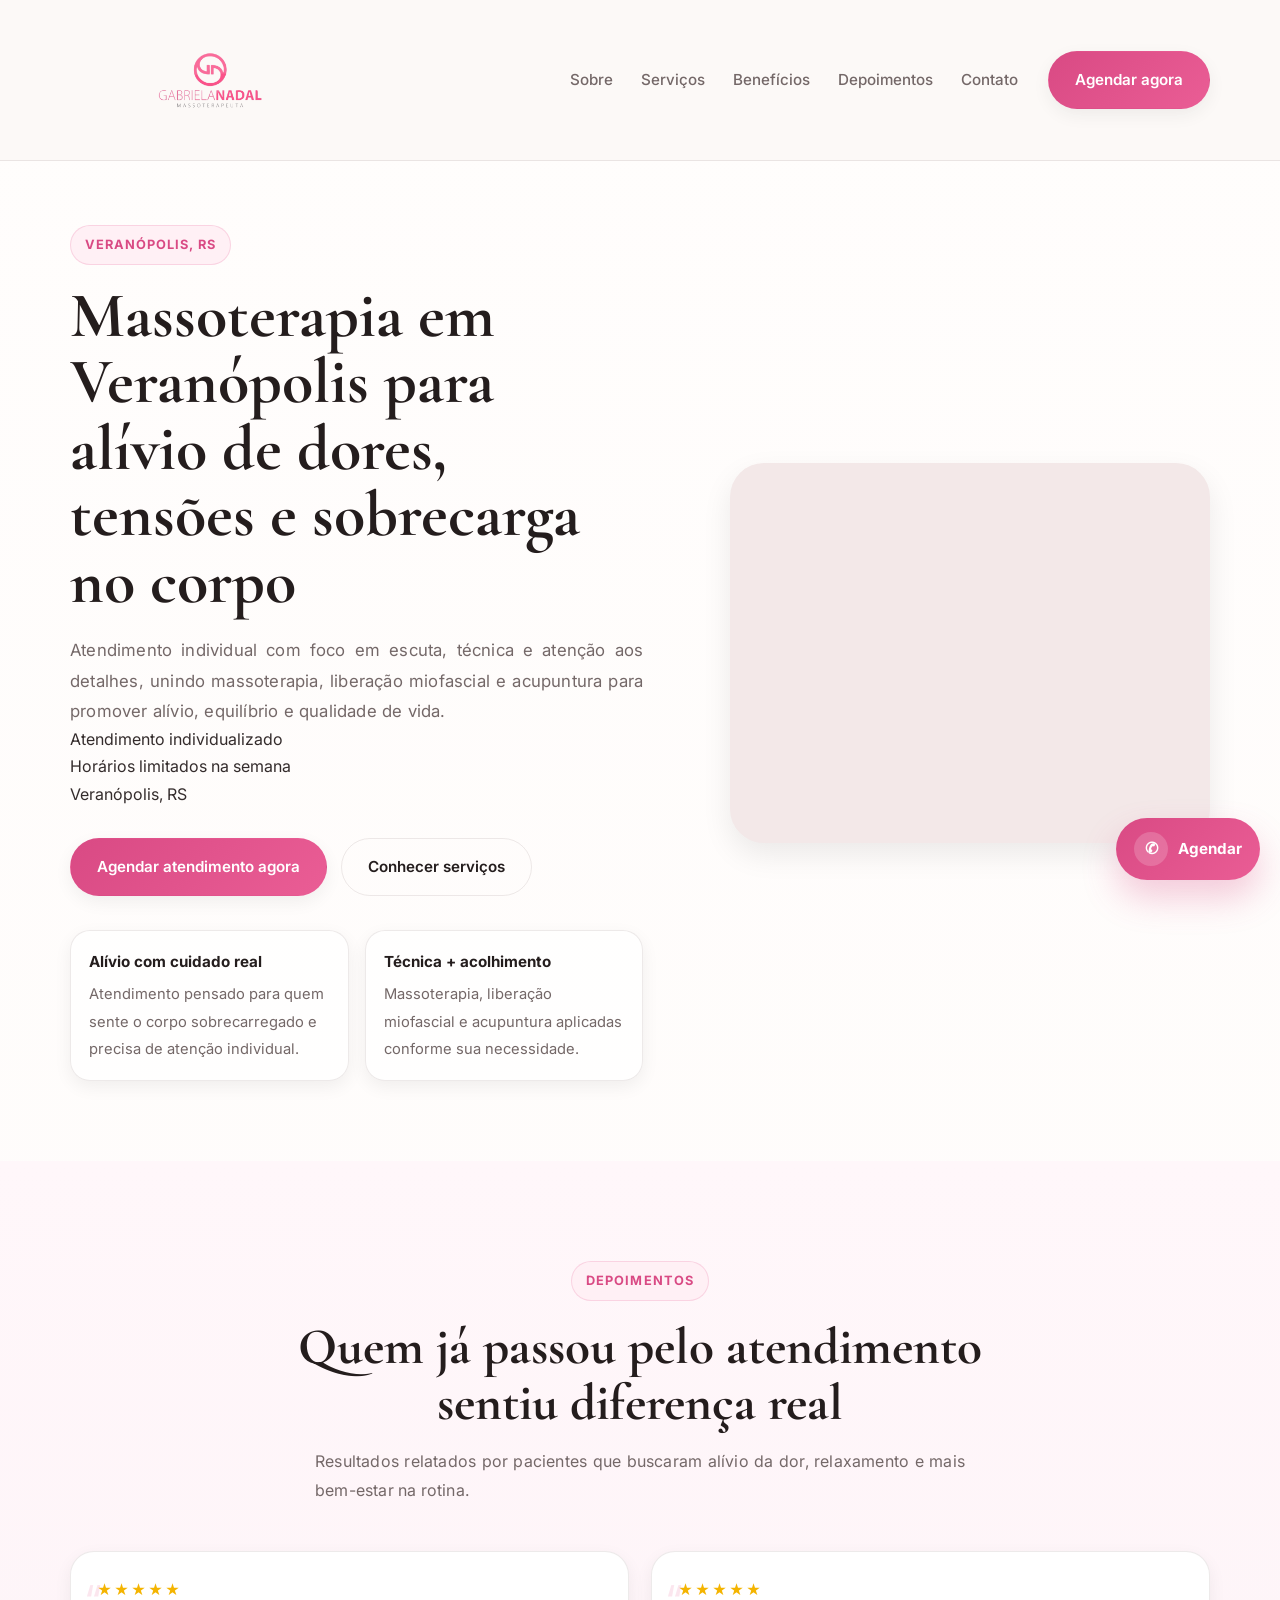
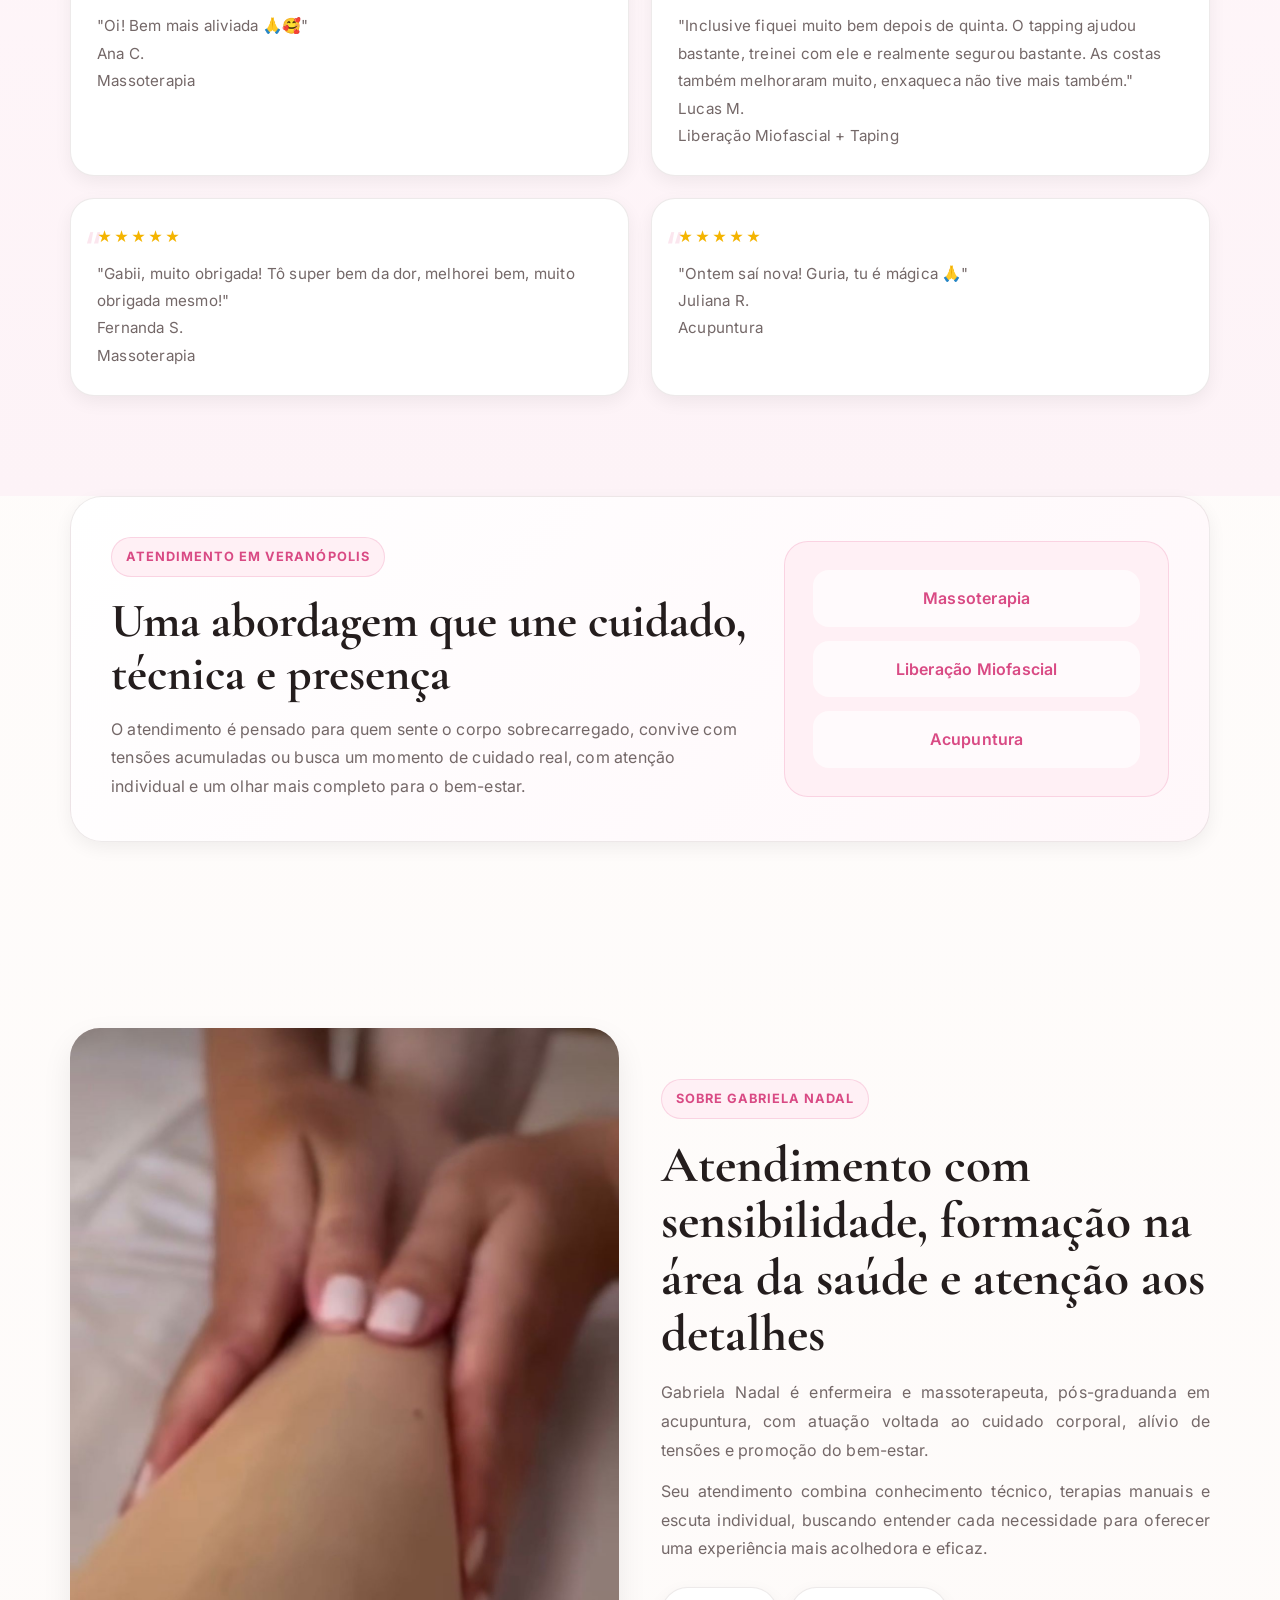
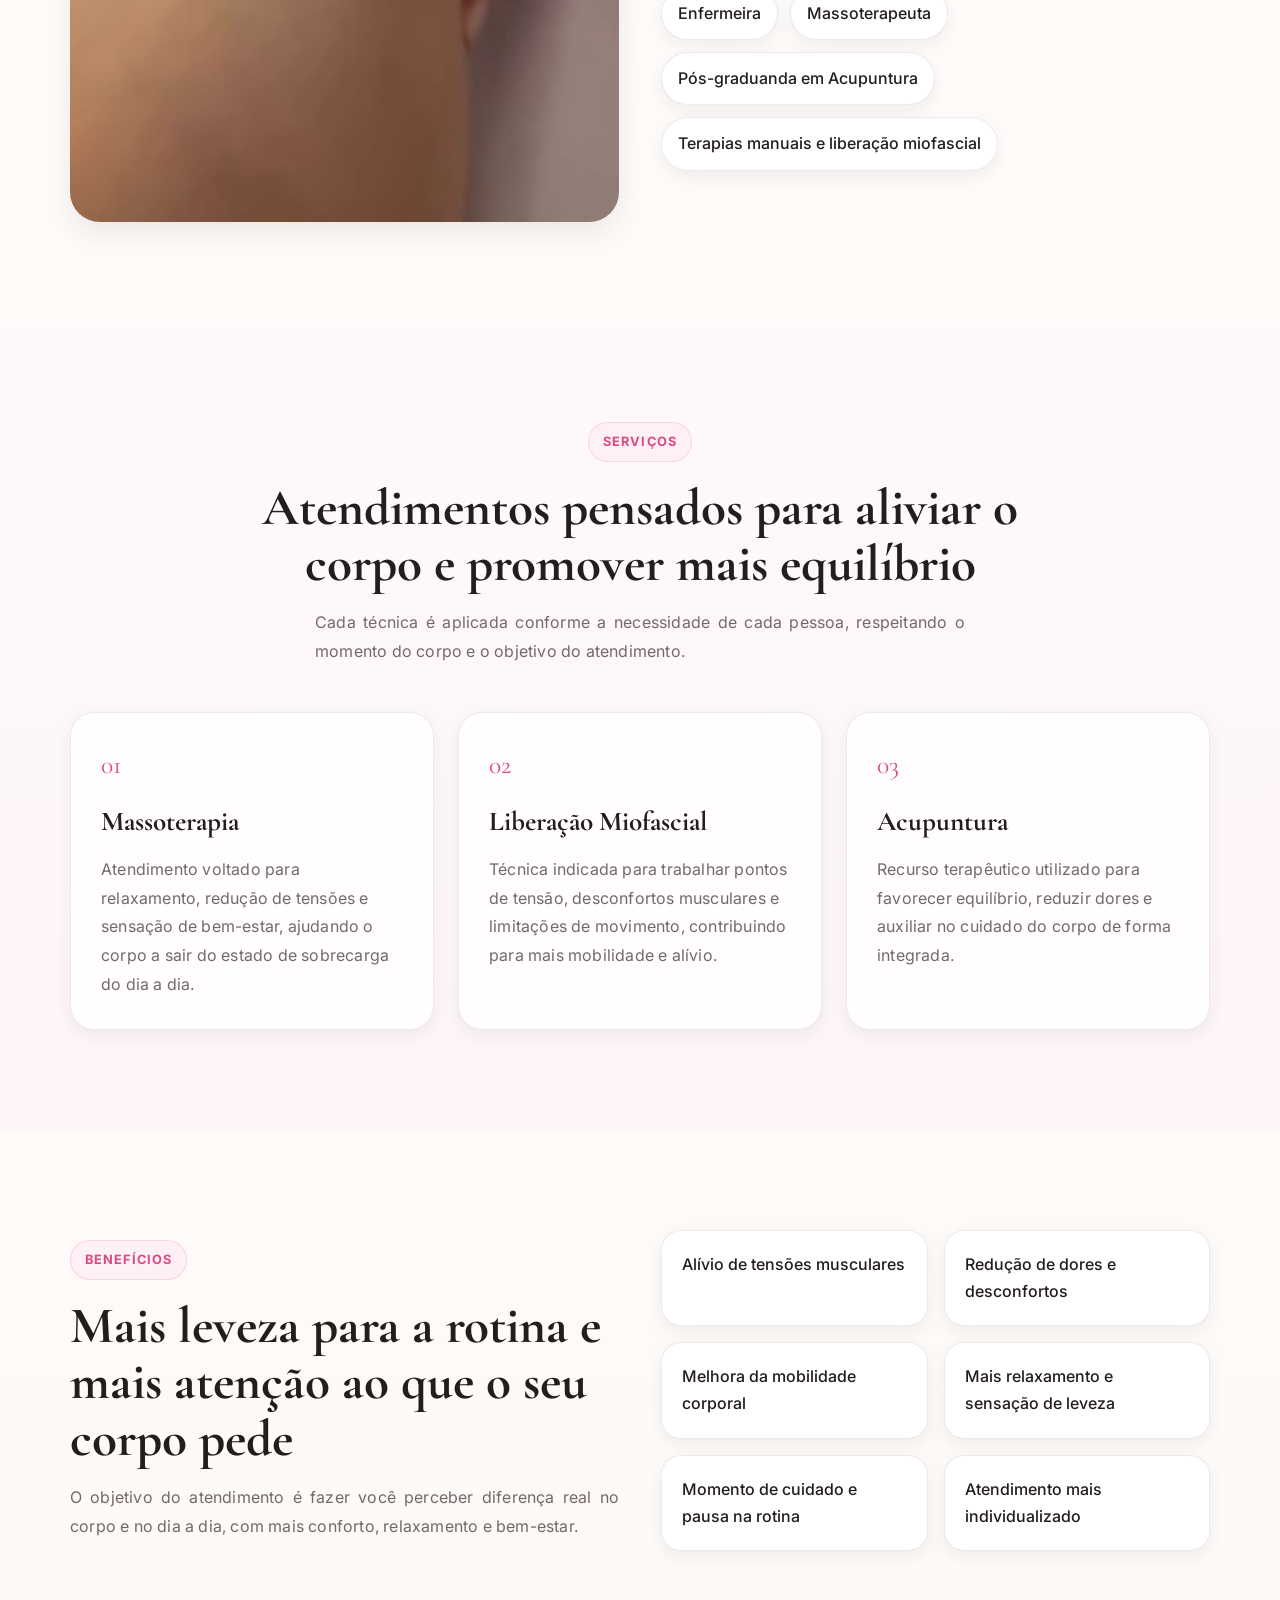
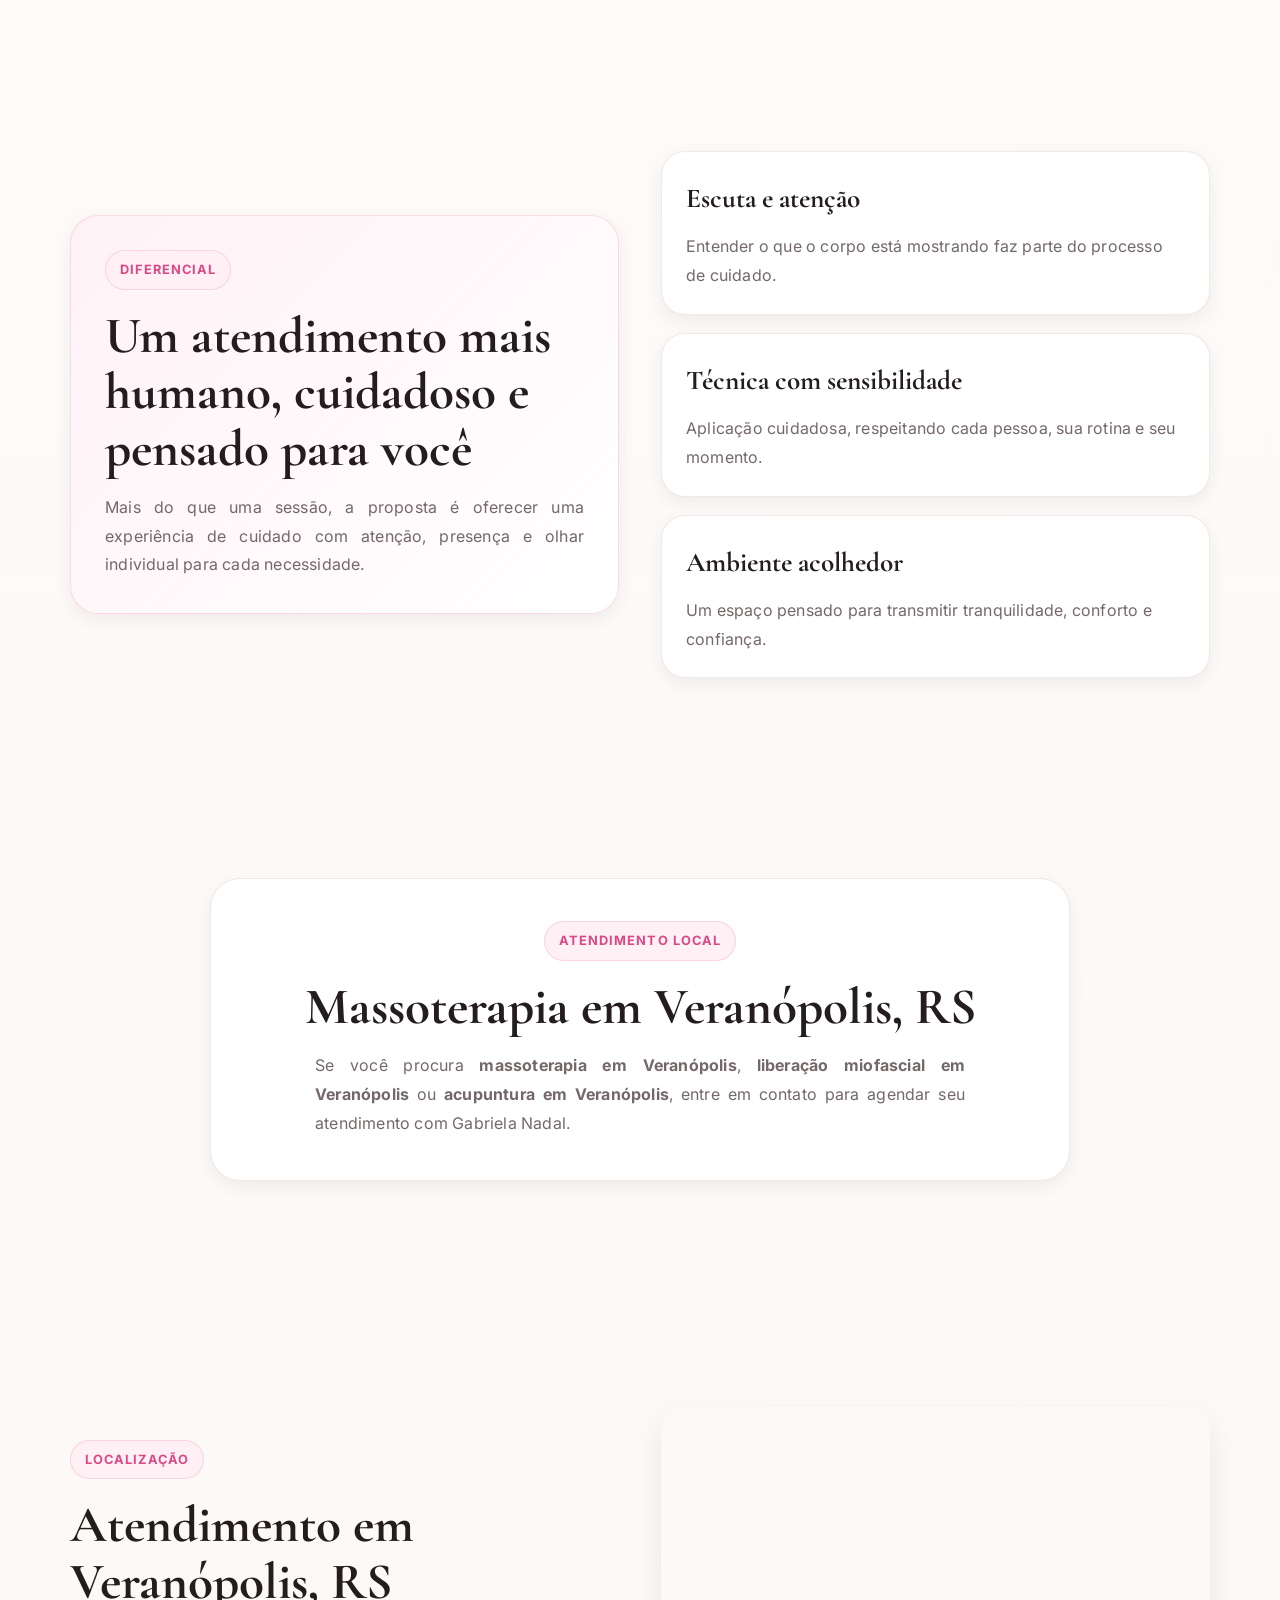
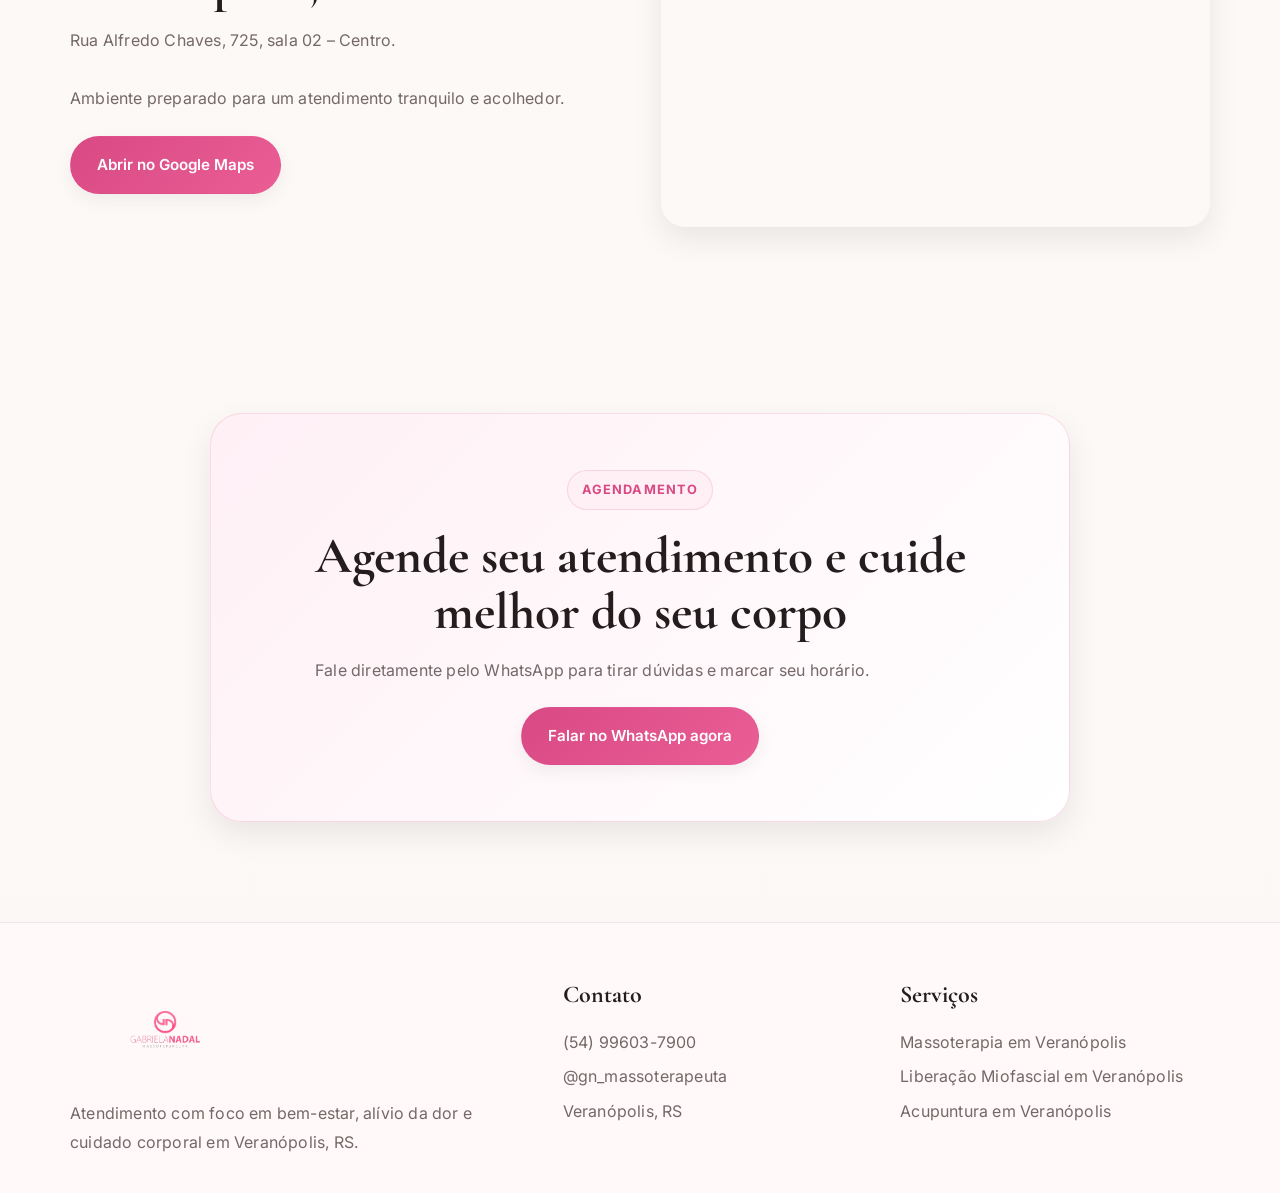
==== index.html @ 733f3807 "Update index.html" ====
<!DOCTYPE html>
<html lang="pt-BR">
<head>
  <meta charset="UTF-8" />
  <meta name="viewport" content="width=device-width, initial-scale=1.0" />
  <title>Gabriela Nadal | Massoterapia em Veranópolis, RS</title>
  <meta name="description" content="Gabriela Nadal é enfermeira e massoterapeuta em Veranópolis, RS. Atendimento com foco em alívio da dor, bem-estar, liberação miofascial e acupuntura." />
  <meta name="keywords" content="massoterapia em Veranópolis, liberação miofascial em Veranópolis, acupuntura em Veranópolis, Gabriela Nadal, massoterapeuta Veranópolis" />
  <meta name="author" content="Gabriela Nadal" />
  <meta name="robots" content="index, follow" />

  <meta property="og:title" content="Gabriela Nadal | Massoterapia em Veranópolis, RS" />
  <meta property="og:description" content="Atendimento com foco em alívio da dor, bem-estar, liberação miofascial e acupuntura." />
  <meta property="og:type" content="website" />

  <link rel="preconnect" href="https://fonts.googleapis.com" />
  <link rel="preconnect" href="https://fonts.gstatic.com" crossorigin />
  <link href="https://fonts.googleapis.com/css2?family=Cormorant+Garamond:wght@500;600;700&family=Inter:wght@400;500;600;700&display=swap" rel="stylesheet" />
  <link rel="stylesheet" href="style.css" />
</head>
<body>
  <header class="header">
    <div class="container nav">
      <a href="#topo" class="brand" aria-label="Gabriela Nadal">
        <img src="logo.png" alt="Gabriela Nadal Massoterapeuta" class="logo-img" />
      </a>

      <input type="checkbox" id="menu-toggle" class="menu-toggle" />
      <label for="menu-toggle" class="menu-icon" aria-label="Abrir menu">
        <span></span>
        <span></span>
        <span></span>
      </label>

      <nav class="nav-menu">
        <ul class="nav-links">
          <li><a href="#sobre">Sobre</a></li>
          <li><a href="#servicos">Serviços</a></li>
          <li><a href="#beneficios">Benefícios</a></li>
          <li><a href="#depoimentos">Depoimentos</a></li>
          <li><a href="#contato">Contato</a></li>
        </ul>
        <a class="btn btn-primary nav-cta" href="https://wa.me/5554996037900?text=Olá%2C%20quero%20agendar%20um%20atendimento%20com%20a%20Gabriela." target="_blank" rel="noopener noreferrer">
          Agendar agora
        </a>
      </nav>
    </div>
  </header>

  <main id="topo">
    <section class="hero">
      <div class="container hero-grid">
        <div class="hero-text">
          <span class="eyebrow">Veranópolis, RS</span>
          <h1>Massoterapia em Veranópolis para alívio de dores, tensões e sobrecarga no corpo</h1>
          <p class="hero-description">
            Atendimento individual com foco em escuta, técnica e atenção aos detalhes, unindo massoterapia,
            liberação miofascial e acupuntura para promover alívio, equilíbrio e qualidade de vida.
          </p>

          <div class="hero-proofbar">
            <div class="proof-chip">Atendimento individualizado</div>
            <div class="proof-chip">Horários limitados na semana</div>
            <div class="proof-chip">Veranópolis, RS</div>
          </div>

          <div class="hero-buttons">
            <a class="btn btn-primary" href="https://wa.me/5554996037900?text=Olá%2C%20quero%20agendar%20um%20atendimento%20com%20a%20Gabriela." target="_blank" rel="noopener noreferrer">
              Agendar atendimento agora
            </a>
            <a class="btn btn-secondary" href="#servicos">Conhecer serviços</a>
          </div>

          <div class="hero-highlights">
            <div class="highlight-item">
              <strong>Alívio com cuidado real</strong>
              <span>Atendimento pensado para quem sente o corpo sobrecarregado e precisa de atenção individual.</span>
            </div>
            <div class="highlight-item">
              <strong>Técnica + acolhimento</strong>
              <span>Massoterapia, liberação miofascial e acupuntura aplicadas conforme sua necessidade.</span>
            </div>
          </div>
        </div>

        <div class="hero-visual">
          <div class="hero-image-card">
            <video autoplay muted loop playsinline>
              <source src="hero.mp4" type="video/mp4">
            </video>
          </div>
        </div>
      </div>
    </section>

    <section id="depoimentos" class="testimonials testimonials-top">
      <div class="container">
        <div class="section-title">
          <span class="section-tag">Depoimentos</span>
          <h2>Quem já passou pelo atendimento sentiu diferença real</h2>
          <p>Resultados relatados por pacientes que buscaram alívio da dor, relaxamento e mais bem-estar na rotina.</p>
        </div>

        <div class="testimonials-grid">
          <div class="testimonial-card">
            <div class="stars">★★★★★</div>
            <p>"Oi! Bem mais aliviada 🙏🥰"</p>
            <p class="testimonial-name">Ana C.</p>
            <p class="testimonial-service">Massoterapia</p>
          </div>

          <div class="testimonial-card">
            <div class="stars">★★★★★</div>
            <p>"Inclusive fiquei muito bem depois de quinta. O tapping ajudou bastante, treinei com ele e realmente segurou bastante. As costas também melhoraram muito, enxaqueca não tive mais também."</p>
            <p class="testimonial-name">Lucas M.</p>
            <p class="testimonial-service">Liberação Miofascial + Taping</p>
          </div>

          <div class="testimonial-card">
            <div class="stars">★★★★★</div>
            <p>"Gabii, muito obrigada! Tô super bem da dor, melhorei bem, muito obrigada mesmo!"</p>
            <p class="testimonial-name">Fernanda S.</p>
            <p class="testimonial-service">Massoterapia</p>
          </div>

          <div class="testimonial-card">
            <div class="stars">★★★★★</div>
            <p>"Ontem saí nova! Guria, tu é mágica 🙏"</p>
            <p class="testimonial-name">Juliana R.</p>
            <p class="testimonial-service">Acupuntura</p>
          </div>
        </div>
      </div>
    </section>

    <section class="intro-band">
      <div class="container intro-band-grid">
        <div class="intro-band-text">
          <span class="section-tag">Atendimento em Veranópolis</span>
          <h2>Uma abordagem que une cuidado, técnica e presença</h2>
          <p>
            O atendimento é pensado para quem sente o corpo sobrecarregado, convive com tensões acumuladas
            ou busca um momento de cuidado real, com atenção individual e um olhar mais completo para o bem-estar.
          </p>
        </div>

        <div class="intro-band-card">
          <p>Massoterapia</p>
          <p>Liberação Miofascial</p>
          <p>Acupuntura</p>
        </div>
      </div>
    </section>

    <section id="sobre" class="about">
      <div class="container about-grid">
        <div class="about-image">
          <img src="detalhe.jpg" alt="Detalhe de atendimento de massoterapia" />
        </div>

        <div class="about-content">
          <span class="section-tag">Sobre Gabriela Nadal</span>
          <h2>Atendimento com sensibilidade, formação na área da saúde e atenção aos detalhes</h2>
          <p>
            Gabriela Nadal é enfermeira e massoterapeuta, pós-graduanda em acupuntura, com atuação voltada
            ao cuidado corporal, alívio de tensões e promoção do bem-estar.
          </p>
          <p>
            Seu atendimento combina conhecimento técnico, terapias manuais e escuta individual,
            buscando entender cada necessidade para oferecer uma experiência mais acolhedora e eficaz.
          </p>

          <div class="about-points">
            <div class="about-point">Enfermeira</div>
            <div class="about-point">Massoterapeuta</div>
            <div class="about-point">Pós-graduanda em Acupuntura</div>
            <div class="about-point">Terapias manuais e liberação miofascial</div>
          </div>
        </div>
      </div>
    </section>

    <section id="servicos" class="services">
      <div class="container">
        <div class="section-title">
          <span class="section-tag">Serviços</span>
          <h2>Atendimentos pensados para aliviar o corpo e promover mais equilíbrio</h2>
          <p>
            Cada técnica é aplicada conforme a necessidade de cada pessoa, respeitando o momento do corpo e o objetivo do atendimento.
          </p>
        </div>

        <div class="services-grid">
          <article class="service-card">
            <div class="service-number">01</div>
            <h3>Massoterapia</h3>
            <p>
              Atendimento voltado para relaxamento, redução de tensões e sensação de bem-estar,
              ajudando o corpo a sair do estado de sobrecarga do dia a dia.
            </p>
          </article>

          <article class="service-card">
            <div class="service-number">02</div>
            <h3>Liberação Miofascial</h3>
            <p>
              Técnica indicada para trabalhar pontos de tensão, desconfortos musculares e limitações de movimento,
              contribuindo para mais mobilidade e alívio.
            </p>
          </article>

          <article class="service-card">
            <div class="service-number">03</div>
            <h3>Acupuntura</h3>
            <p>
              Recurso terapêutico utilizado para favorecer equilíbrio, reduzir dores e auxiliar no cuidado do corpo
              de forma integrada.
            </p>
          </article>
        </div>
      </div>
    </section>

    <section id="beneficios" class="benefits">
      <div class="container benefits-grid">
        <div class="benefits-content">
          <span class="section-tag">Benefícios</span>
          <h2>Mais leveza para a rotina e mais atenção ao que o seu corpo pede</h2>
          <p>
            O objetivo do atendimento é fazer você perceber diferença real no corpo e no dia a dia,
            com mais conforto, relaxamento e bem-estar.
          </p>
        </div>

        <div class="benefits-list">
          <div class="benefit-item">Alívio de tensões musculares</div>
          <div class="benefit-item">Redução de dores e desconfortos</div>
          <div class="benefit-item">Melhora da mobilidade corporal</div>
          <div class="benefit-item">Mais relaxamento e sensação de leveza</div>
          <div class="benefit-item">Momento de cuidado e pausa na rotina</div>
          <div class="benefit-item">Atendimento mais individualizado</div>
        </div>
      </div>
    </section>

    <section class="difference">
      <div class="container difference-grid">
        <div class="difference-card">
          <span class="section-tag">Diferencial</span>
          <h2>Um atendimento mais humano, cuidadoso e pensado para você</h2>
          <p>
            Mais do que uma sessão, a proposta é oferecer uma experiência de cuidado com atenção,
            presença e olhar individual para cada necessidade.
          </p>
        </div>

        <div class="difference-list">
          <div class="difference-item">
            <h3>Escuta e atenção</h3>
            <p>Entender o que o corpo está mostrando faz parte do processo de cuidado.</p>
          </div>
          <div class="difference-item">
            <h3>Técnica com sensibilidade</h3>
            <p>Aplicação cuidadosa, respeitando cada pessoa, sua rotina e seu momento.</p>
          </div>
          <div class="difference-item">
            <h3>Ambiente acolhedor</h3>
            <p>Um espaço pensado para transmitir tranquilidade, conforto e confiança.</p>
          </div>
        </div>
      </div>
    </section>

    <section class="local-seo">
      <div class="container local-seo-box">
        <span class="section-tag">Atendimento local</span>
        <h2>Massoterapia em Veranópolis, RS</h2>
        <p>
          Se você procura <strong>massoterapia em Veranópolis</strong>, <strong>liberação miofascial em Veranópolis</strong> ou
          <strong>acupuntura em Veranópolis</strong>, entre em contato para agendar seu atendimento com Gabriela Nadal.
        </p>
      </div>
    </section>

    <section class="map-section">
      <div class="container map-grid">
        <div class="map-text">
          <span class="section-tag">Localização</span>
          <h2>Atendimento em Veranópolis, RS</h2>
          <p>
            Rua Alfredo Chaves, 725, sala 02 – Centro.
            <br><br>
            Ambiente preparado para um atendimento tranquilo e acolhedor.
          </p>
          <a class="btn btn-primary"
             href="https://www.google.com/maps?q=Rua+Alfredo+Chaves,+725,+Veranópolis,+RS"
             target="_blank" rel="noopener noreferrer">
            Abrir no Google Maps
          </a>
        </div>

        <div class="map-box">
          <iframe
            src="https://www.google.com/maps?q=Rua+Alfredo+Chaves,+725,+Veranópolis,+RS&output=embed"
            loading="lazy"
            referrerpolicy="no-referrer-when-downgrade"
            allowfullscreen>
          </iframe>
        </div>
      </div>
    </section>

    <section class="cta">
      <div class="container cta-box">
        <span class="section-tag">Agendamento</span>
        <h2>Agende seu atendimento e cuide melhor do seu corpo</h2>
        <p>
          Fale diretamente pelo WhatsApp para tirar dúvidas e marcar seu horário.
        </p>
        <a class="btn btn-primary" href="https://wa.me/5554996037900?text=Olá%2C%20quero%20agendar%20um%20atendimento%20com%20a%20Gabriela." target="_blank" rel="noopener noreferrer">
          Falar no WhatsApp agora
        </a>
      </div>
    </section>
  </main>

  <footer id="contato" class="footer">
    <div class="container footer-grid">
      <div class="footer-brand">
        <img src="logo.png" alt="Gabriela Nadal Massoterapeuta" class="footer-logo" />
        <p>
          Atendimento com foco em bem-estar, alívio da dor e cuidado corporal em Veranópolis, RS.
        </p>
      </div>

      <div class="footer-info">
        <h3>Contato</h3>
        <p><a href="https://wa.me/5554996037900" target="_blank" rel="noopener noreferrer">(54) 99603-7900</a></p>
        <p><a href="https://instagram.com/gn_massoterapeuta" target="_blank" rel="noopener noreferrer">@gn_massoterapeuta</a></p>
        <p>Veranópolis, RS</p>
      </div>

      <div class="footer-info">
        <h3>Serviços</h3>
        <p><a href="/massoterapia-veranopolis.html" class="footer-service-link">Massoterapia em Veranópolis</a></p>
        <p><a href="/liberacao-miofascial-veranopolis.html" class="footer-service-link">Liberação Miofascial em Veranópolis</a></p>
        <p><a href="/acupuntura-veranopolis.html" class="footer-service-link">Acupuntura em Veranópolis</a></p>
      </div>
    </div>
  </footer>

  <a
    href="https://wa.me/5554996037900?text=Olá%2C%20quero%20agendar%20um%20atendimento%20com%20a%20Gabriela."
    class="whatsapp-float"
    target="_blank"
    rel="noopener noreferrer"
    aria-label="Falar no WhatsApp"
  >
    <span class="whatsapp-icon">✆</span>
    <span class="whatsapp-text">Agendar</span>
  </a>
</body>
</html>
---- style.css ----
* {
  margin: 0;
  padding: 0;
  box-sizing: border-box;
}

:root {
  --bg: #fcf8f6;
  --bg-soft: #f6efec;
  --bg-card: #ffffff;
  --bg-card-soft: #fff8f8;
  --text: #342c2c;
  --text-soft: #746868;
  --title: #241d1d;
  --line: rgba(80, 55, 55, 0.10);
  --line-strong: rgba(227, 95, 150, 0.20);
  --accent: #ea5d95;
  --accent-dark: #d94a84;
  --accent-soft: #fff0f5;
  --shadow: 0 12px 30px rgba(0, 0, 0, 0.08);
  --shadow-soft: 0 6px 18px rgba(0, 0, 0, 0.06);
  --radius: 28px;
  --radius-sm: 18px;
  --font-heading: "Cormorant Garamond", serif;
  --font-body: "Inter", sans-serif;
}

html {
  scroll-behavior: smooth;
}

body {
  font-family: var(--font-body);
  background: linear-gradient(180deg, #fffdfc 0%, var(--bg) 100%);
  color: var(--text);
  line-height: 1.7;
  -webkit-font-smoothing: antialiased;
  -moz-osx-font-smoothing: grayscale;
}

img {
  max-width: 100%;
  display: block;
}

a {
  text-decoration: none;
  color: inherit;
}

p {
  line-height: 1.8;
  letter-spacing: 0.2px;
}

.container {
  width: min(1140px, 92%);
  margin: 0 auto;
}

.header {
  position: sticky;
  top: 0;
  z-index: 1000;
  background: rgba(252, 248, 246, 0.86);
  backdrop-filter: blur(14px);
  -webkit-backdrop-filter: blur(14px);
  border-bottom: 1px solid var(--line);
}

.nav {
  min-height: 110px;
  display: flex;
  align-items: center;
  justify-content: space-between;
  gap: 24px;
}

.brand {
  display: flex;
  align-items: center;
}

.logo-img {
  height: 160px;
  width: auto;
}

.nav-menu {
  display: flex;
  align-items: center;
  gap: 30px;
}

.nav-links {
  display: flex;
  list-style: none;
  gap: 28px;
}

.nav-links a {
  font-size: 0.95rem;
  color: var(--text-soft);
  font-weight: 500;
  transition: 0.25s ease;
}

.nav-links a:hover {
  color: var(--accent-dark);
}

.menu-toggle {
  display: none;
}

.menu-icon {
  display: none;
  width: 30px;
  height: 24px;
  flex-direction: column;
  justify-content: space-between;
  cursor: pointer;
}

.menu-icon span {
  height: 2px;
  width: 100%;
  background: var(--accent-dark);
  border-radius: 4px;
}

.btn {
  display: inline-flex;
  align-items: center;
  justify-content: center;
  padding: 15px 26px;
  border-radius: 999px;
  font-weight: 600;
  font-size: 0.95rem;
  transition: all 0.25s ease;
  border: 1px solid transparent;
}

.btn:hover {
  transform: translateY(-2px) scale(1.02);
}

.btn-primary {
  background: linear-gradient(135deg, var(--accent-dark), var(--accent));
  color: #fff;
  box-shadow: var(--shadow-soft);
}

.btn-primary:hover {
  box-shadow: 0 14px 30px rgba(217, 74, 132, 0.18);
}

.btn-secondary {
  background: transparent;
  color: var(--title);
  border-color: var(--line);
}

.btn-secondary:hover {
  background: #fff;
  border-color: var(--line-strong);
}

.hero {
  padding: 64px 0 80px;
}

.hero-grid {
  display: grid;
  grid-template-columns: 1.05fr 0.95fr;
  gap: 48px;
  align-items: center;
}

.eyebrow,
.section-tag {
  display: inline-block;
  padding: 8px 14px;
  border-radius: 999px;
  background: var(--accent-soft);
  border: 1px solid var(--line-strong);
  color: var(--accent-dark);
  font-size: 0.8rem;
  font-weight: 700;
  letter-spacing: 0.08em;
  text-transform: uppercase;
  margin-bottom: 18px;
}

.hero h1 {
  font-family: var(--font-heading);
  font-size: clamp(2.8rem, 5vw, 4.8rem);
  line-height: 1.04;
  color: var(--title);
  margin-bottom: 20px;
}

.hero-description {
  font-size: 1.05rem;
  max-width: 620px;
  color: var(--text-soft);
}

.hero-buttons {
  display: flex;
  flex-wrap: wrap;
  gap: 14px;
  margin-top: 30px;
}

.hero-highlights {
  display: grid;
  grid-template-columns: repeat(2, 1fr);
  gap: 16px;
  margin-top: 34px;
}

.highlight-item {
  background: rgba(255, 255, 255, 0.72);
  border: 1px solid var(--line);
  border-radius: 20px;
  padding: 18px;
  box-shadow: var(--shadow-soft);
}

.highlight-item strong {
  display: block;
  color: var(--title);
  margin-bottom: 6px;
  font-size: 0.95rem;
}

.highlight-item span {
  color: var(--text-soft);
  font-size: 0.92rem;
}

.hero-visual {
  position: relative;
}

.hero-image-card {
  position: relative;
  border-radius: 34px;
  overflow: hidden;
  box-shadow: var(--shadow);
  background: #f3e8e8;
  height: 380px;
  max-width: 480px;
  margin-left: auto;

}

.hero-image-card img,
.hero-image-card video {
  width: 100%;
  height: 100%;
  object-fit: cover;
  object-position: center;
  display: block;
  border-radius: inherit;
  filter: saturate(1.02);
}

.intro-band {
  padding: 0 0 86px;
}

.intro-band-grid {
  background: linear-gradient(135deg, #ffffff 0%, #fff7fa 100%);
  border: 1px solid var(--line);
  border-radius: 32px;
  padding: 40px;
  display: grid;
  grid-template-columns: 1.25fr 0.75fr;
  gap: 32px;
  align-items: center;
  box-shadow: var(--shadow-soft);
}

.intro-band-text h2 {
  font-family: var(--font-heading);
  font-size: clamp(2rem, 4vw, 3rem);
  line-height: 1.1;
  color: var(--title);
  margin-bottom: 14px;
}

.intro-band-text p {
  color: var(--text-soft);
}

.intro-band-card {
  background: var(--accent-soft);
  border: 1px solid var(--line-strong);
  border-radius: 24px;
  padding: 28px;
  display: grid;
  gap: 14px;
}

.intro-band-card p {
  font-weight: 600;
  color: var(--accent-dark);
  text-align: center;
  background: rgba(255, 255, 255, 0.7);
  padding: 14px 16px;
  border-radius: 16px;
}

section {
  padding: 100px 0;
}

.about-grid,
.benefits-grid,
.difference-grid {
  display: grid;
  grid-template-columns: 1fr 1fr;
  gap: 42px;
  align-items: center;
}

.about-image {
  border-radius: 30px;
  overflow: hidden;
  box-shadow: var(--shadow);
  min-height: 320px;
  background: #f0e4e4;
}

.about-image img {
  width: 100%;
  height: 100%;
  object-fit: cover;
  filter: brightness(0.98) contrast(1.02);
}

.about-content h2,
.section-title h2,
.benefits-content h2,
.difference-card h2,
.local-seo-box h2,
.cta-box h2,
.map-text h2 {
  font-family: var(--font-heading);
  font-size: clamp(2.1rem, 4vw, 3.3rem);
  line-height: 1.1;
  color: var(--title);
  margin-bottom: 16px;
}

.about-content p,
.section-title p,
.benefits-content p,
.difference-card p,
.local-seo-box p,
.cta-box p,
.map-text p,
.hero-description {
  color: var(--text-soft);
  text-align: justify;
  text-justify: inter-word;
  hyphens: auto;
  max-width: 65ch;
}

.about-content p + p {
  margin-top: 12px;
}

.about-points {
  display: flex;
  flex-wrap: wrap;
  gap: 12px;
  margin-top: 24px;
}

.about-point {
  padding: 12px 16px;
  border-radius: 999px;
  background: #fff;
  border: 1px solid var(--line);
  color: var(--title);
  font-weight: 500;
  box-shadow: var(--shadow-soft);
}

.services {
  background: linear-gradient(180deg, #fff9fb 0%, #fdf5f7 100%);
}

.section-title {
  max-width: 760px;
  margin: 0 auto 46px;
  text-align: center;
}

.section-title p {
  margin-left: auto;
  margin-right: auto;
}

.services-grid {
  display: grid;
  grid-template-columns: repeat(3, 1fr);
  gap: 24px;
}

.service-card {
  background: rgba(255, 255, 255, 0.78);
  border: 1px solid var(--line);
  border-radius: 24px;
  padding: 30px;
  box-shadow: var(--shadow-soft);
  transition: 0.25s ease;
}

.service-card:hover {
  transform: translateY(-4px);
  border-color: var(--line-strong);
}

.service-number {
  font-family: var(--font-heading);
  font-size: 1.6rem;
  color: var(--accent-dark);
  margin-bottom: 12px;
}

.service-card h3,
.difference-item h3 {
  font-family: var(--font-heading);
  font-size: 1.7rem;
  color: var(--title);
  margin-bottom: 10px;
}

.service-card p,
.difference-item p {
  color: var(--text-soft);
}

.benefits-list {
  display: grid;
  grid-template-columns: 1fr 1fr;
  gap: 16px;
}

.benefit-item {
  background: #fff;
  border: 1px solid var(--line);
  border-radius: 20px;
  padding: 20px;
  color: var(--title);
  font-weight: 500;
  box-shadow: var(--shadow-soft);
}

.difference-card {
  background: linear-gradient(135deg, #fff2f7 0%, #ffffff 100%);
  border: 1px solid var(--line-strong);
  border-radius: 28px;
  padding: 34px;
  box-shadow: var(--shadow-soft);
}

.difference-list {
  display: grid;
  gap: 18px;
}

.difference-item {
  background: #fff;
  border: 1px solid var(--line);
  border-radius: 24px;
  padding: 24px;
  box-shadow: var(--shadow-soft);
}

.local-seo-box {
  text-align: center;
  max-width: 860px;
  margin: 0 auto;
  background: #fff;
  border: 1px solid var(--line);
  border-radius: 30px;
  padding: 42px;
  box-shadow: var(--shadow-soft);
}

.local-seo-box p {
  margin-left: auto;
  margin-right: auto;
}

.testimonials {
  background: linear-gradient(180deg, #fff7fa 0%, #fdf3f7 100%);
}

.testimonials-grid {
  display: grid;
  grid-template-columns: repeat(2, 1fr);
  gap: 22px;
  margin-top: 40px;
}

.testimonial-card {
  background: #fff;
  border: 1px solid var(--line);
  border-radius: 24px;
  padding: 26px;
  box-shadow: var(--shadow-soft);
  font-size: 0.95rem;
  color: var(--text-soft);
  line-height: 1.7;
  position: relative;
  transition: 0.25s ease;
}

.testimonial-card:hover {
  transform: translateY(-4px);
}

.testimonial-card::before {
  content: "“";
  font-size: 3rem;
  position: absolute;
  top: 10px;
  left: 14px;
  color: var(--accent);
  opacity: 0.15;
}

.stars {
  color: #f4b400;
  font-size: 0.9rem;
  margin-bottom: 10px;
  letter-spacing: 2px;
}

.testimonial-card p {
  position: relative;
  z-index: 1;
  text-align: left;
  max-width: none;
  hyphens: none;
}

.map-section {
  margin-top: 40px;
  padding: 86px 0;
}

.map-grid {
  display: grid;
  grid-template-columns: 1fr 1fr;
  gap: 42px;
  align-items: center;
}

.map-text {
  padding-right: 20px;
}

.map-text p {
  margin-bottom: 24px;
}

.map-box {
  border-radius: 24px;
  overflow: hidden;
  box-shadow: var(--shadow);
  height: 420px;
}

.map-box iframe {
  width: 100%;
  height: 100%;
  border: none;
}

.cta-box {
  text-align: center;
  max-width: 860px;
  margin: 0 auto;
  background: linear-gradient(135deg, #fff0f6 0%, #ffffff 100%);
  border: 1px solid var(--line-strong);
  border-radius: 32px;
  padding: 56px 32px;
  box-shadow: var(--shadow);
}

.cta-box p {
  margin-left: auto;
  margin-right: auto;
}

.cta-box .btn {
  margin-top: 22px;
}

.footer {
  padding: 52px 0 36px;
  border-top: 1px solid var(--line);
  background: #fff9fa;
}

.footer-grid {
  display: grid;
  grid-template-columns: 1.2fr 0.8fr 0.8fr;
  gap: 28px;
  align-items: start;
}

.footer-logo {
  width: 190px;
  margin-bottom: 16px;
}

.footer-brand p,
.footer-info p,
.footer-info a {
  color: var(--text-soft);
}

.footer-info h3 {
  font-family: var(--font-heading);
  font-size: 1.5rem;
  color: var(--title);
  margin-bottom: 12px;
}

.footer-info p + p {
  margin-top: 6px;
}

.footer-info a:hover {
  color: var(--accent-dark);
}

.whatsapp-float {
  position: fixed;
  right: 20px;
  bottom: 20px;
  z-index: 1200;
  display: inline-flex;
  align-items: center;
  gap: 10px;
  background: linear-gradient(135deg, var(--accent-dark), var(--accent));
  color: #fff;
  padding: 14px 18px;
  border-radius: 999px;
  box-shadow: 0 18px 35px rgba(217, 74, 132, 0.28);
  font-weight: 700;
  font-size: 0.95rem;
  transition: transform 0.25s ease, box-shadow 0.25s ease;
}

.whatsapp-float:hover {
  transform: translateY(-3px);
  box-shadow: 0 22px 40px rgba(217, 74, 132, 0.34);
}

.whatsapp-icon {
  display: inline-flex;
  align-items: center;
  justify-content: center;
  width: 34px;
  height: 34px;
  border-radius: 50%;
  background: rgba(255, 255, 255, 0.18);
  font-size: 1rem;
}

.whatsapp-text {
  line-height: 1;
}

@media (max-width: 1000px) {
  .hero-grid,
  .intro-band-grid,
  .about-grid,
  .benefits-grid,
  .difference-grid,
  .services-grid,
  .footer-grid,
  .map-grid {
    grid-template-columns: 1fr;
  }

  .benefits-list,
  .testimonials-grid {
    grid-template-columns: 1fr;
  }

  .hero-image-card {
    height: 320px;
  }

  .about-image {
    min-height: 360px;
  }

  .map-text {
    padding-right: 0;
  }
}

@media (max-width: 860px) {
  .menu-icon {
    display: flex;
  }

  .nav-menu {
    position: fixed;
    top: 88px;
    right: -100%;
    width: 290px;
    height: calc(100vh - 88px);
    background: rgba(255, 250, 250, 0.98);
    border-left: 1px solid var(--line);
    padding: 28px;
    display: flex;
    flex-direction: column;
    align-items: flex-start;
    gap: 24px;
    transition: right 0.28s ease;
    box-shadow: -12px 0 30px rgba(50, 25, 25, 0.08);
  }

  .menu-toggle:checked ~ .nav-menu {
    right: 0;
  }

  .nav-links {
    flex-direction: column;
    gap: 18px;
  }

  .nav-cta {
    width: 100%;
  }

  .hero {
    padding-top: 42px;
  }

  .hero-highlights {
    grid-template-columns: 1fr;
  }
}

@media (max-width: 900px) {
  .hero-image-card {
    height: 340px;
  }

  .map-grid {
    grid-template-columns: 1fr;
    gap: 24px;
  }

  .map-box {
    height: 300px;
  }
}

@media (max-width: 600px) {
  .logo-img {
    height: 100px;
    width: auto;
  }

  .hero h1 {
    font-size: 2.45rem;
  }

  .hero-description,
  .about-content p,
  .section-title p,
  .benefits-content p,
  .difference-card p,
  .local-seo-box p,
  .cta-box p,
  .map-text p {
    font-size: 0.98rem;
    max-width: none;
  }

  .hero-buttons {
    flex-direction: column;
    align-items: stretch;
  }

  .btn {
    width: 100%;
  }

  .hero-image-card {
    height: 220px;
  }

  .intro-band-grid,
  .local-seo-box,
  .cta-box,
  .difference-card,
  .service-card {
    padding: 24px;
  }

  .about-image {
    min-height: 240px;
  }

  .map-section {
    margin-top: 20px;
    padding: 68px 0;
  }

  .whatsapp-float {
    right: 14px;
    bottom: 14px;
    padding: 13px 16px;
    font-size: 0.9rem;
  }

  .whatsapp-icon {
    width: 32px;
    height: 32px;
  }

  section {
    padding: 70px 0;
  }
}
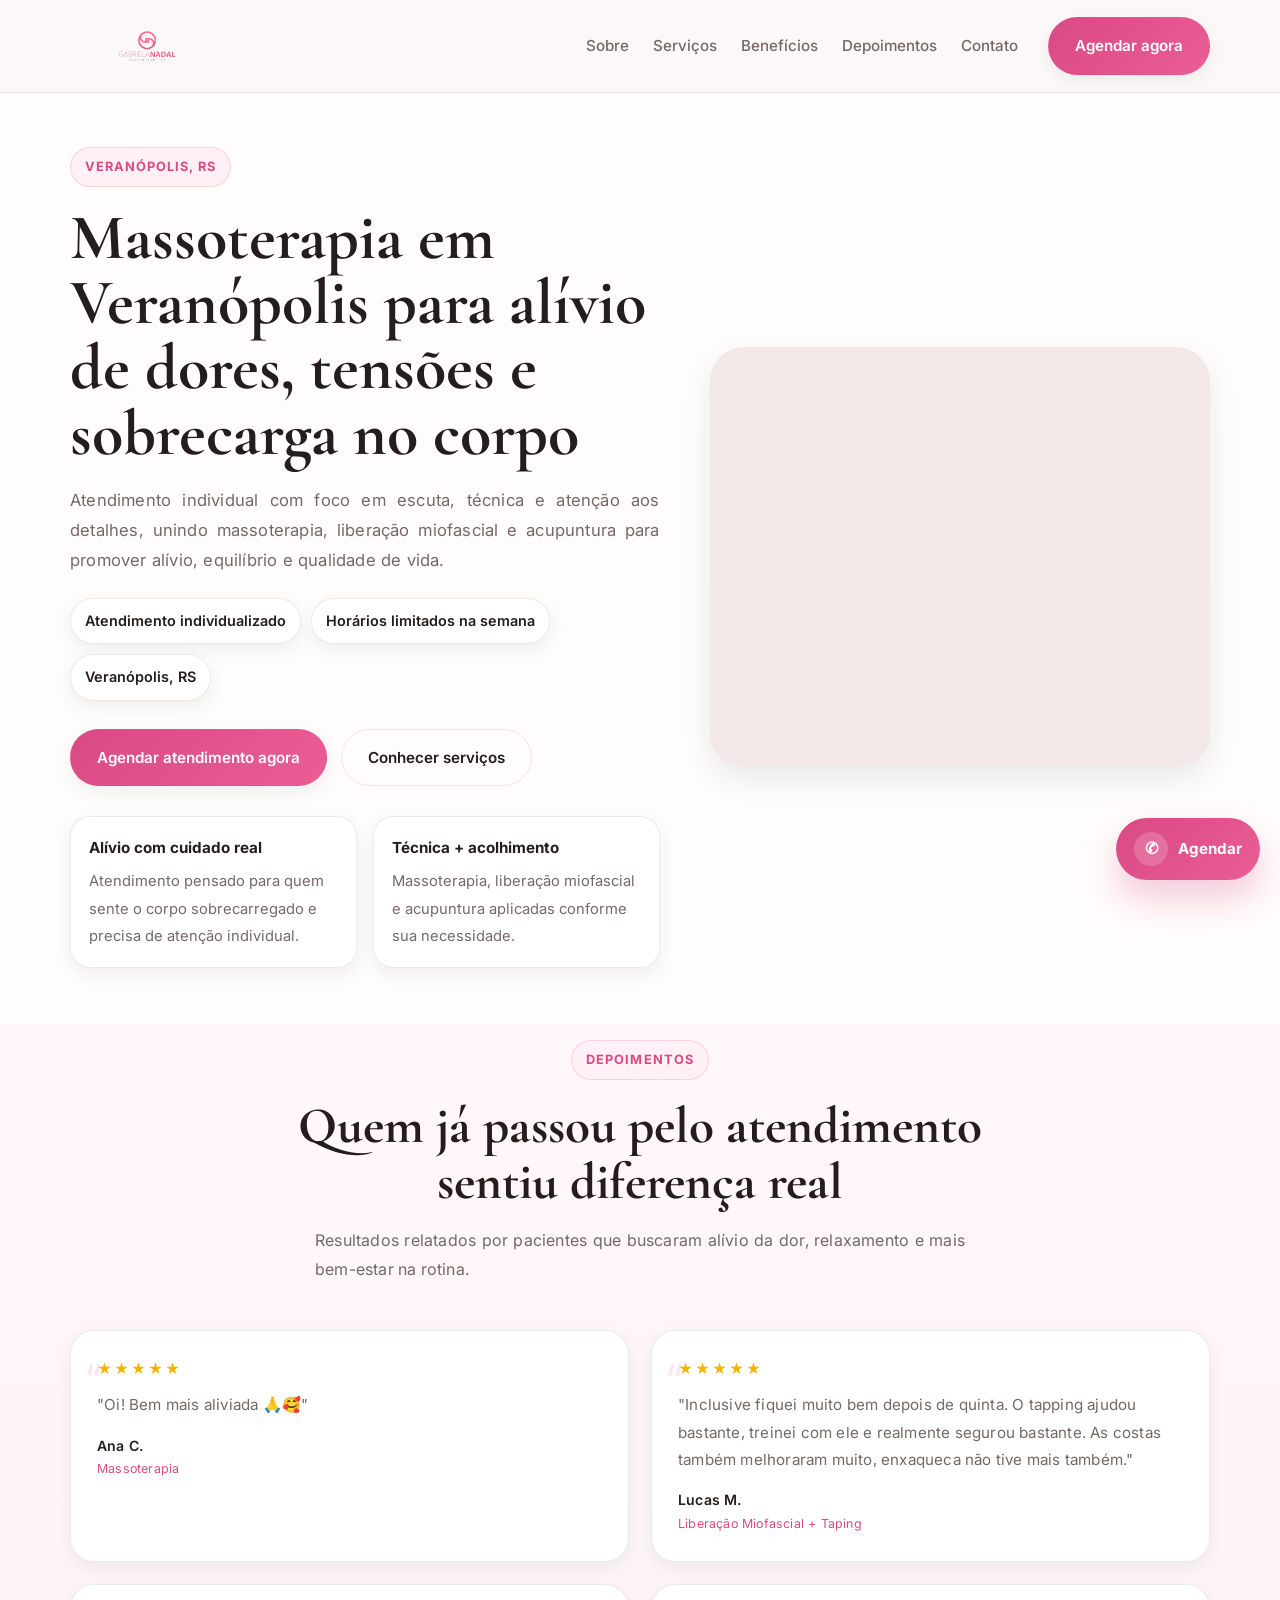
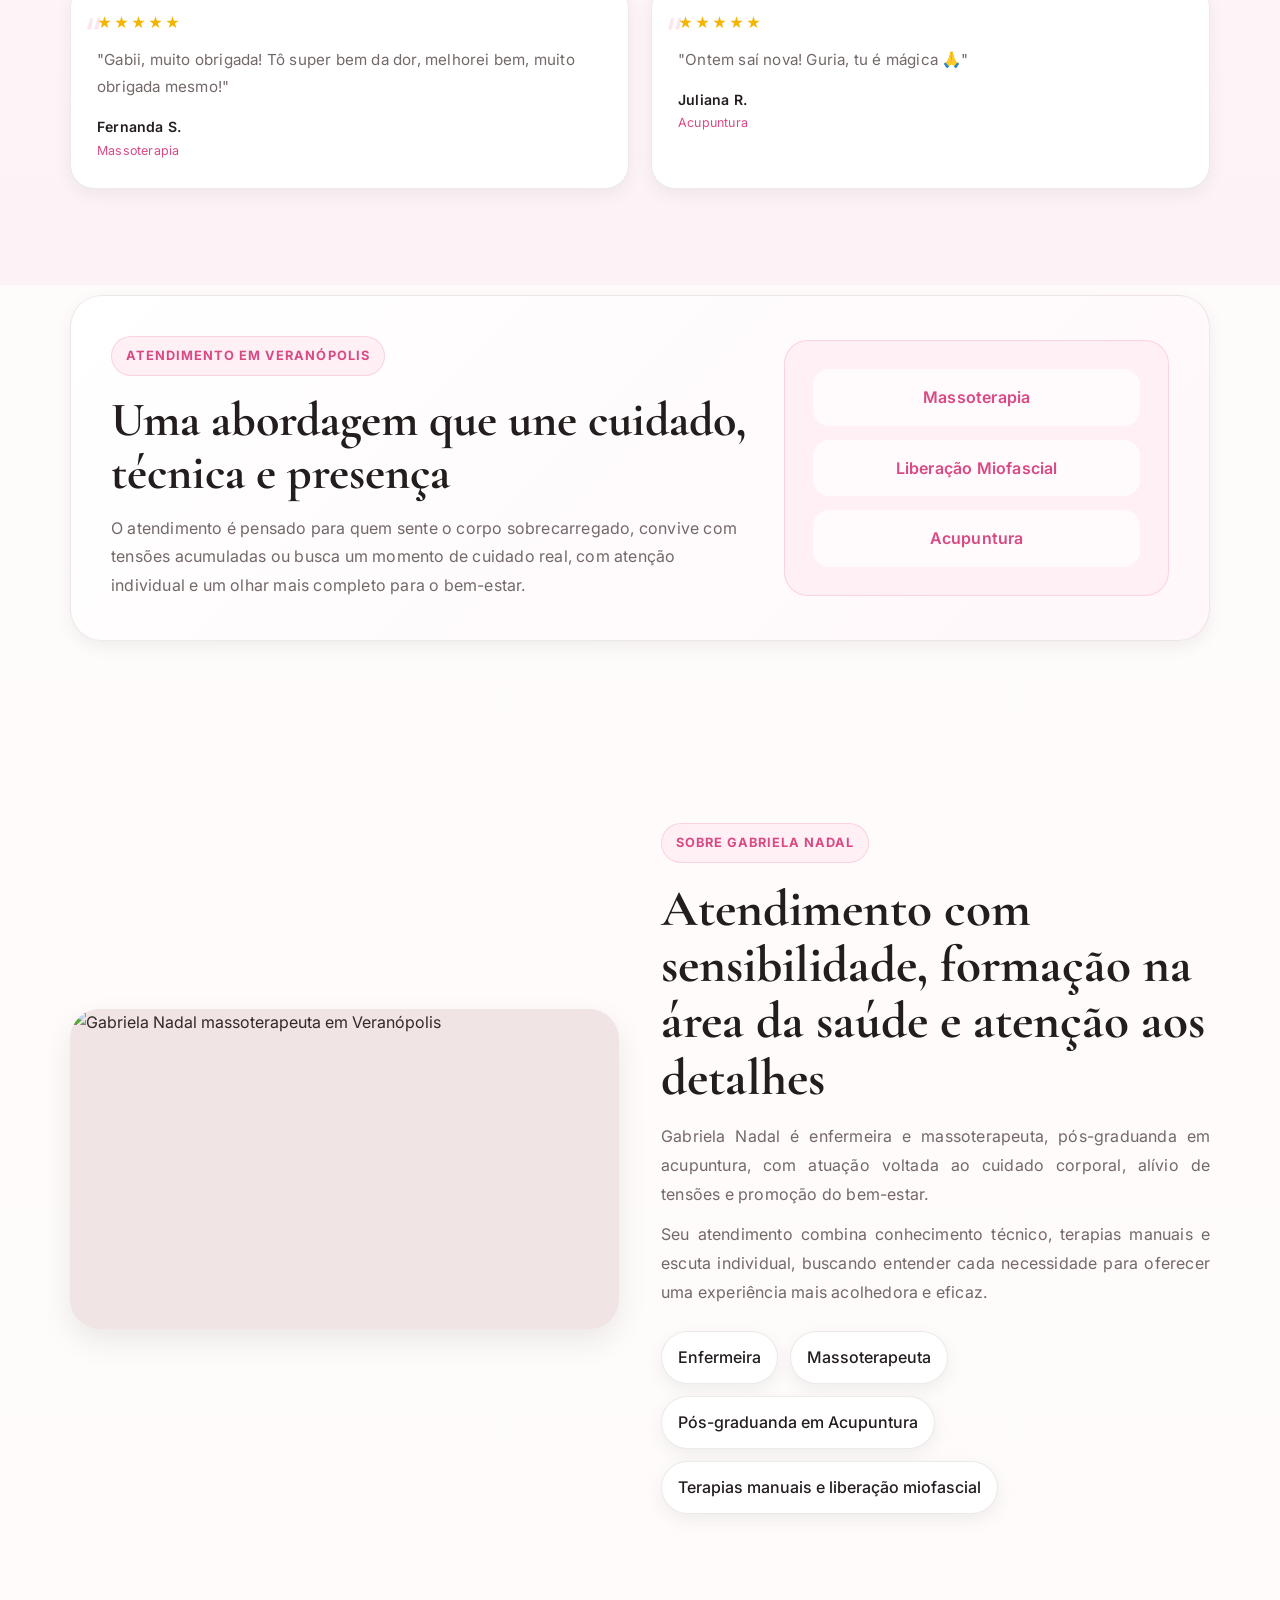
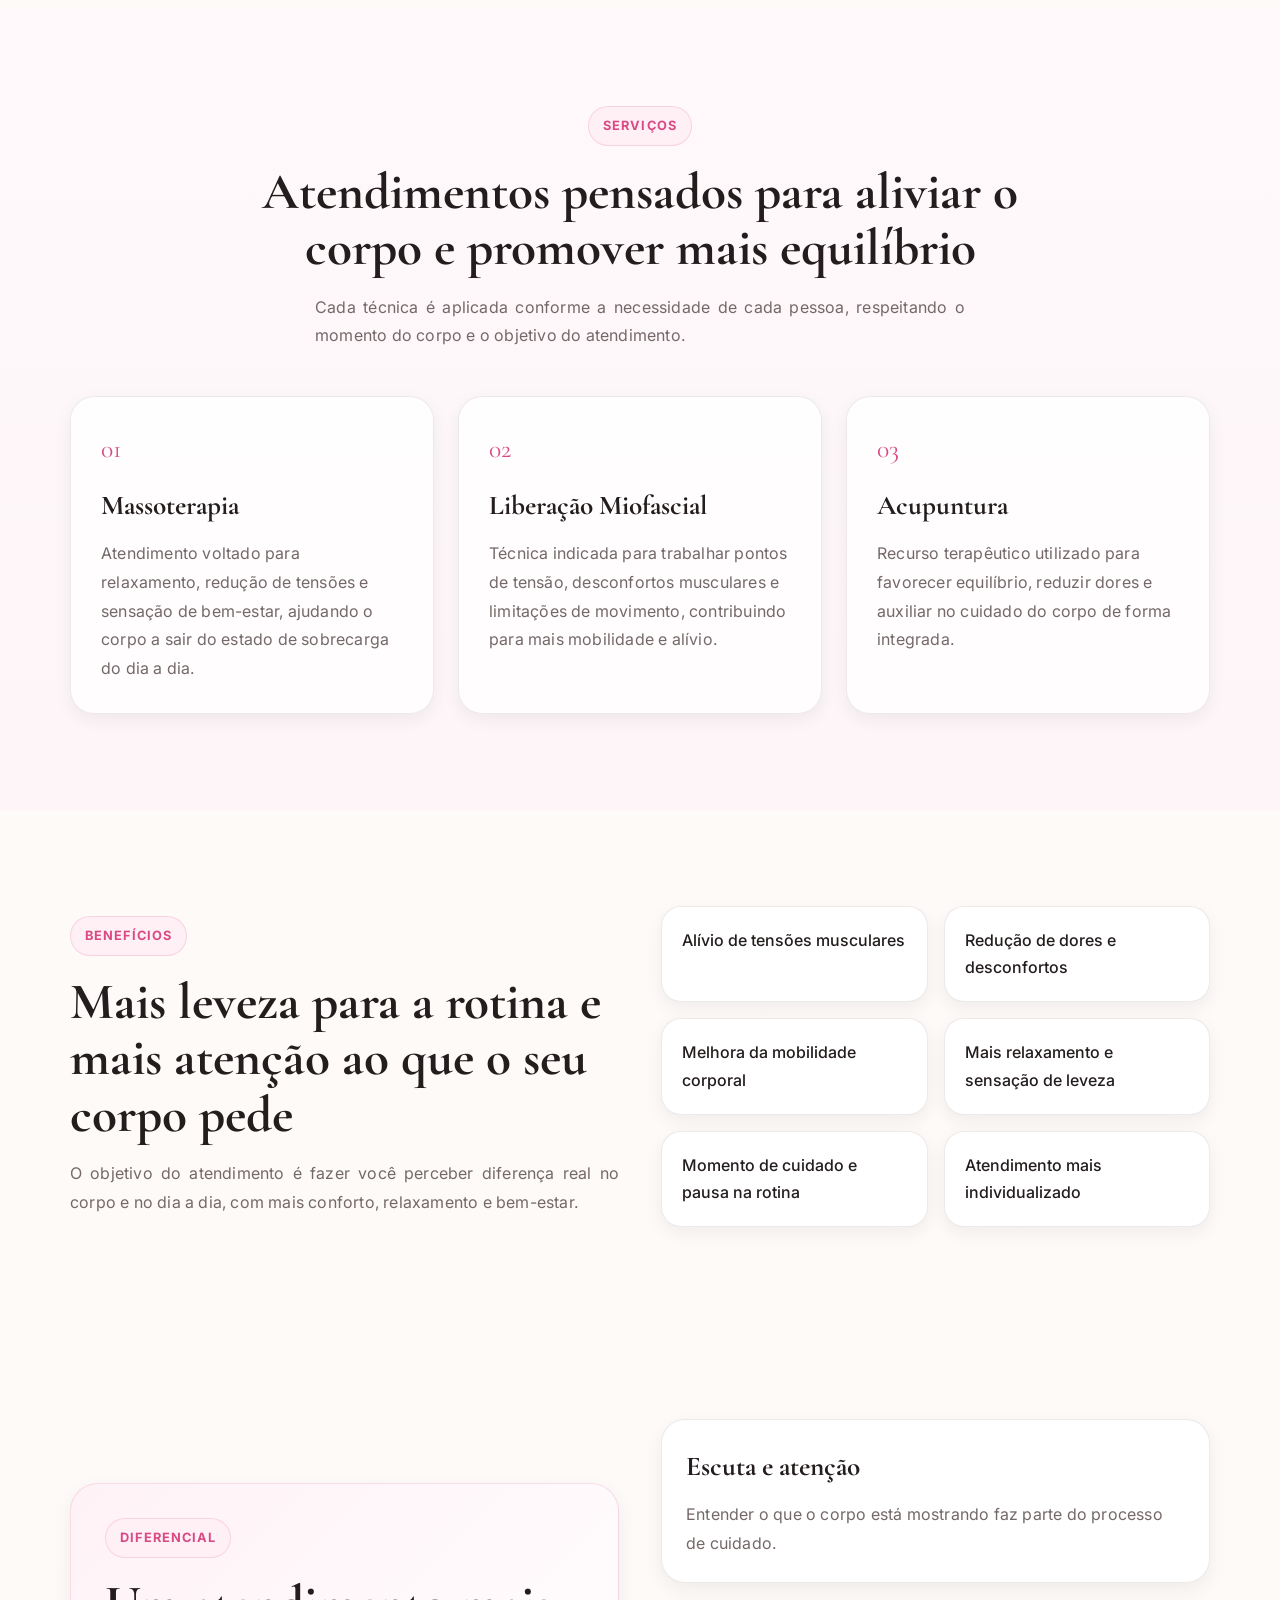
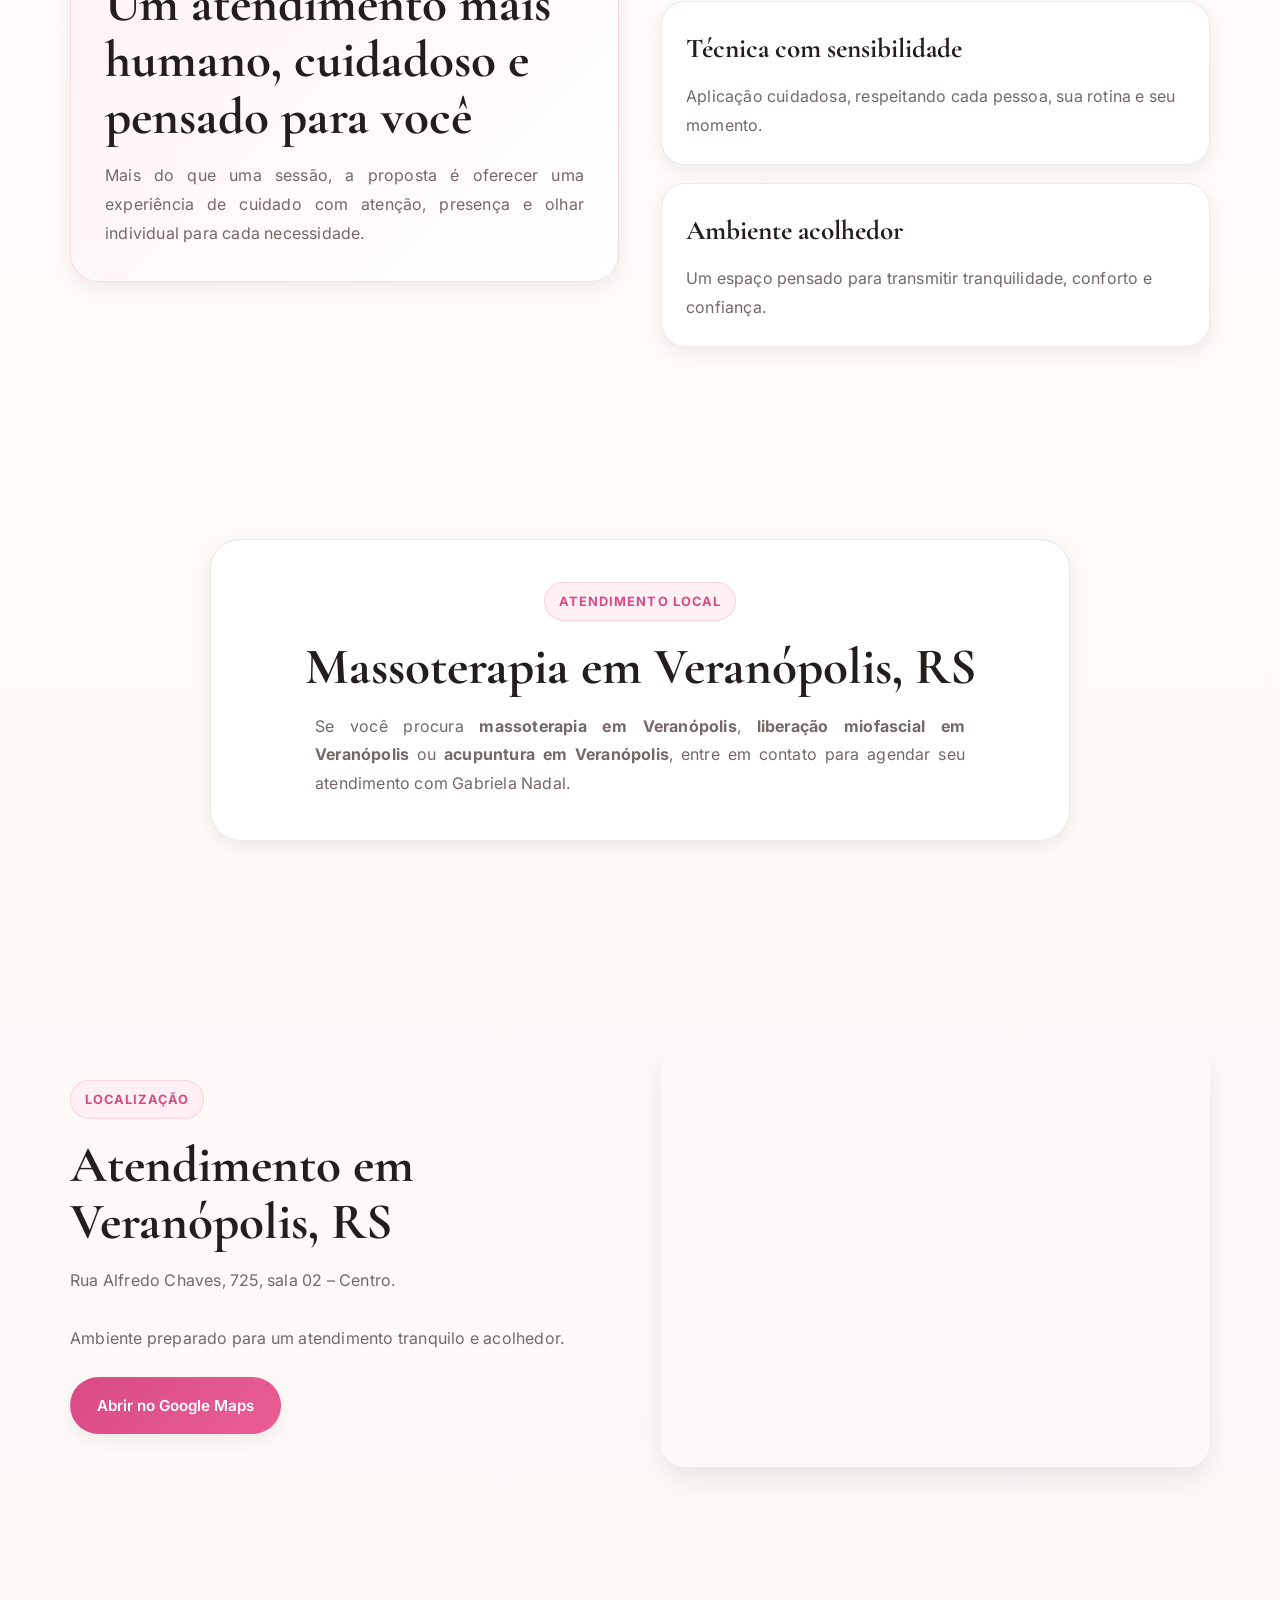
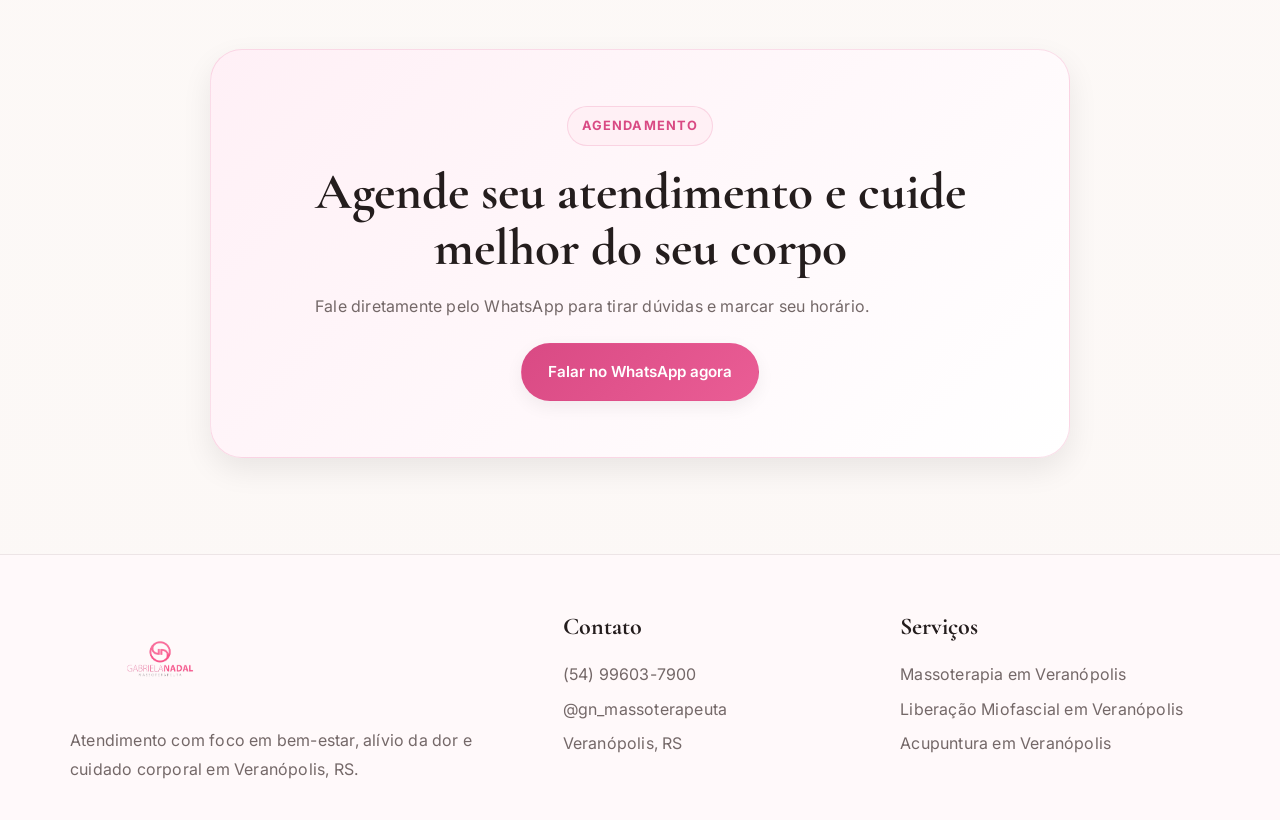
==== commit 82a8006c: "Update index.html" ====
--- a/index.html
+++ b/index.html
@@ -155,9 +155,8 @@
     <section id="sobre" class="about">
       <div class="container about-grid">
         <div class="about-image">
-          <img src="detalhe.jpg" alt="Detalhe de atendimento de massoterapia" />
-        </div>
-
+        <img src="lelafoto.png" alt="Gabriela Nadal massoterapeuta em Veranópolis" />
+</div>
         <div class="about-content">
           <span class="section-tag">Sobre Gabriela Nadal</span>
           <h2>Atendimento com sensibilidade, formação na área da saúde e atenção aos detalhes</h2>
--- a/style.css
+++ b/style.css
@@ -62,14 +62,14 @@
   position: sticky;
   top: 0;
   z-index: 1000;
-  background: rgba(252, 248, 246, 0.86);
+  background: rgba(252, 248, 246, 0.88);
   backdrop-filter: blur(14px);
   -webkit-backdrop-filter: blur(14px);
   border-bottom: 1px solid var(--line);
 }
 
 .nav {
-  min-height: 110px;
+  min-height: 92px;
   display: flex;
   align-items: center;
   justify-content: space-between;
@@ -79,11 +79,14 @@
 .brand {
   display: flex;
   align-items: center;
+  flex-shrink: 0;
 }
 
 .logo-img {
-  height: 160px;
+  height: 88px;
   width: auto;
+  max-width: 100%;
+  object-fit: contain;
 }
 
 .nav-menu {
@@ -95,7 +98,7 @@
 .nav-links {
   display: flex;
   list-style: none;
-  gap: 28px;
+  gap: 24px;
 }
 
 .nav-links a {
@@ -167,12 +170,12 @@
 }
 
 .hero {
-  padding: 64px 0 80px;
+  padding: 54px 0 56px;
 }
 
 .hero-grid {
   display: grid;
-  grid-template-columns: 1.05fr 0.95fr;
+  grid-template-columns: 1.08fr 0.92fr;
   gap: 48px;
   align-items: center;
 }
@@ -194,34 +197,52 @@
 
 .hero h1 {
   font-family: var(--font-heading);
-  font-size: clamp(2.8rem, 5vw, 4.8rem);
-  line-height: 1.04;
+  font-size: clamp(2.7rem, 5vw, 4.6rem);
+  line-height: 1.02;
   color: var(--title);
   margin-bottom: 20px;
 }
 
 .hero-description {
-  font-size: 1.05rem;
+  font-size: 1.04rem;
   max-width: 620px;
   color: var(--text-soft);
+}
+
+.hero-proofbar {
+  display: flex;
+  flex-wrap: wrap;
+  gap: 10px;
+  margin-top: 22px;
+}
+
+.proof-chip {
+  padding: 10px 14px;
+  border-radius: 999px;
+  background: #fff;
+  border: 1px solid var(--line);
+  color: var(--title);
+  font-size: 0.9rem;
+  font-weight: 600;
+  box-shadow: var(--shadow-soft);
 }
 
 .hero-buttons {
   display: flex;
   flex-wrap: wrap;
   gap: 14px;
-  margin-top: 30px;
+  margin-top: 28px;
 }
 
 .hero-highlights {
   display: grid;
   grid-template-columns: repeat(2, 1fr);
   gap: 16px;
-  margin-top: 34px;
+  margin-top: 30px;
 }
 
 .highlight-item {
-  background: rgba(255, 255, 255, 0.72);
+  background: rgba(255, 255, 255, 0.78);
   border: 1px solid var(--line);
   border-radius: 20px;
   padding: 18px;
@@ -250,10 +271,9 @@
   overflow: hidden;
   box-shadow: var(--shadow);
   background: #f3e8e8;
-  height: 380px;
-  max-width: 480px;
+  height: 420px;
+  max-width: 500px;
   margin-left: auto;
-
 }
 
 .hero-image-card img,
@@ -267,8 +287,12 @@
   filter: saturate(1.02);
 }
 
+.testimonials-top {
+  padding-top: 16px;
+}
+
 .intro-band {
-  padding: 0 0 86px;
+  padding: 10px 0 86px;
 }
 
 .intro-band-grid {
@@ -314,12 +338,13 @@
 }
 
 section {
-  padding: 100px 0;
+  padding: 96px 0;
 }
 
 .about-grid,
 .benefits-grid,
-.difference-grid {
+.difference-grid,
+.map-grid {
   display: grid;
   grid-template-columns: 1fr 1fr;
   gap: 42px;
@@ -413,7 +438,7 @@
 }
 
 .service-card {
-  background: rgba(255, 255, 255, 0.78);
+  background: rgba(255, 255, 255, 0.8);
   border: 1px solid var(--line);
   border-radius: 24px;
   padding: 30px;
@@ -552,16 +577,21 @@
   hyphens: none;
 }
 
+.testimonial-name {
+  margin-top: 14px;
+  font-weight: 600;
+  color: var(--title);
+  font-size: 0.88rem;
+}
+
+.testimonial-service {
+  color: var(--accent-dark);
+  font-size: 0.78rem;
+}
+
 .map-section {
-  margin-top: 40px;
+  margin-top: 24px;
   padding: 86px 0;
-}
-
-.map-grid {
-  display: grid;
-  grid-template-columns: 1fr 1fr;
-  gap: 42px;
-  align-items: center;
 }
 
 .map-text {
@@ -619,7 +649,7 @@
 }
 
 .footer-logo {
-  width: 190px;
+  width: 180px;
   margin-bottom: 16px;
 }
 
@@ -640,7 +670,12 @@
   margin-top: 6px;
 }
 
-.footer-info a:hover {
+.footer-info a:hover,
+.footer-service-link:hover {
+  color: var(--accent-dark);
+}
+
+.footer-service-link {
   color: var(--accent-dark);
 }
 
@@ -682,15 +717,25 @@
   line-height: 1;
 }
 
+@media (max-width: 1080px) {
+  .nav-links {
+    gap: 18px;
+  }
+
+  .logo-img {
+    height: 82px;
+  }
+}
+
 @media (max-width: 1000px) {
   .hero-grid,
   .intro-band-grid,
   .about-grid,
   .benefits-grid,
   .difference-grid,
-  .services-grid,
   .footer-grid,
-  .map-grid {
+  .map-grid,
+  .services-grid {
     grid-template-columns: 1fr;
   }
 
@@ -700,7 +745,9 @@
   }
 
   .hero-image-card {
-    height: 320px;
+    height: 340px;
+    max-width: none;
+    margin-left: 0;
   }
 
   .about-image {
@@ -717,12 +764,16 @@
     display: flex;
   }
 
+  .nav {
+    min-height: 82px;
+  }
+
   .nav-menu {
     position: fixed;
-    top: 88px;
+    top: 82px;
     right: -100%;
     width: 290px;
-    height: calc(100vh - 88px);
+    height: calc(100vh - 82px);
     background: rgba(255, 250, 250, 0.98);
     border-left: 1px solid var(--line);
     padding: 28px;
@@ -748,7 +799,7 @@
   }
 
   .hero {
-    padding-top: 42px;
+    padding-top: 38px;
   }
 
   .hero-highlights {
@@ -756,29 +807,14 @@
   }
 }
 
-@media (max-width: 900px) {
-  .hero-image-card {
-    height: 340px;
-  }
-
-  .map-grid {
-    grid-template-columns: 1fr;
-    gap: 24px;
-  }
-
-  .map-box {
-    height: 300px;
-  }
-}
-
 @media (max-width: 600px) {
   .logo-img {
-    height: 100px;
+    height: 72px;
     width: auto;
   }
 
   .hero h1 {
-    font-size: 2.45rem;
+    font-size: 2.35rem;
   }
 
   .hero-description,
@@ -798,19 +834,29 @@
     align-items: stretch;
   }
 
+  .hero-proofbar {
+    gap: 8px;
+  }
+
+  .proof-chip {
+    width: 100%;
+    text-align: center;
+  }
+
   .btn {
     width: 100%;
   }
 
   .hero-image-card {
-    height: 220px;
+    height: 240px;
   }
 
   .intro-band-grid,
   .local-seo-box,
   .cta-box,
   .difference-card,
-  .service-card {
+  .service-card,
+  .testimonial-card {
     padding: 24px;
   }
 
@@ -839,4 +885,3 @@
     padding: 70px 0;
   }
 }
-
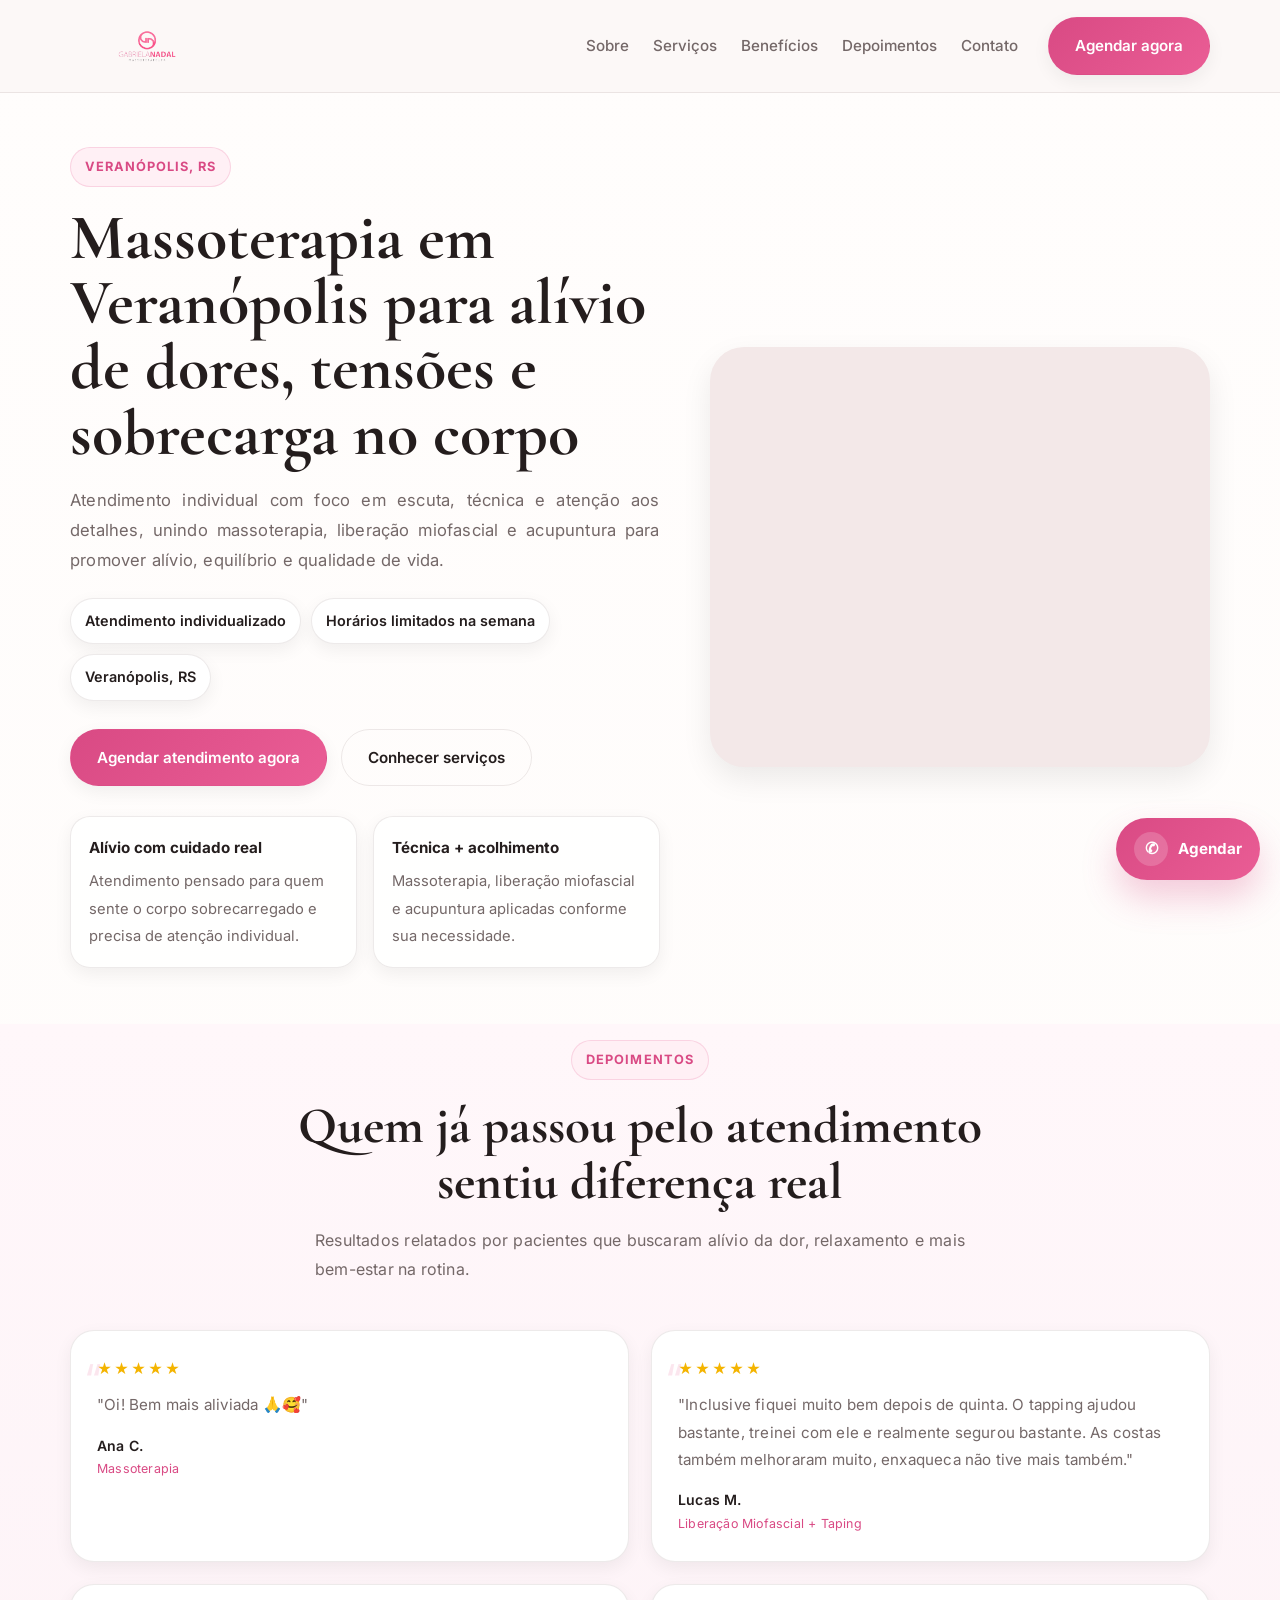
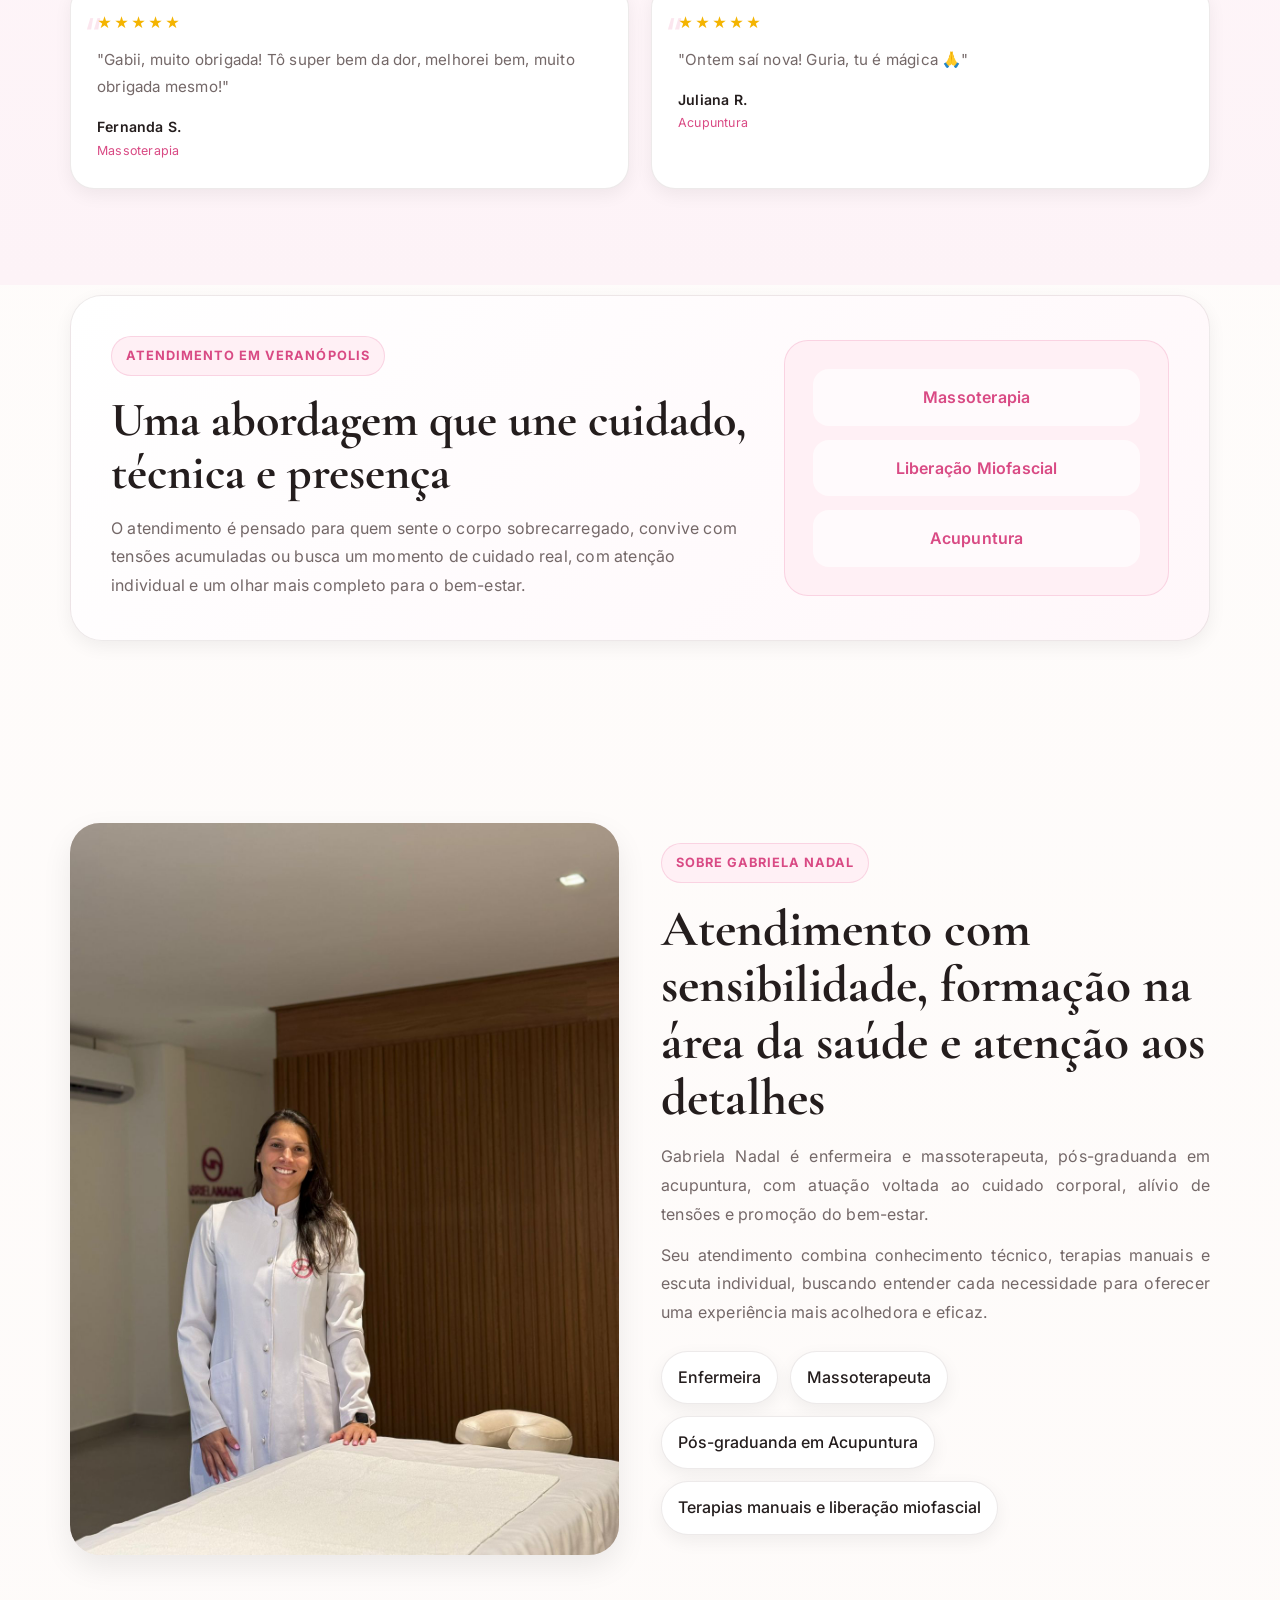
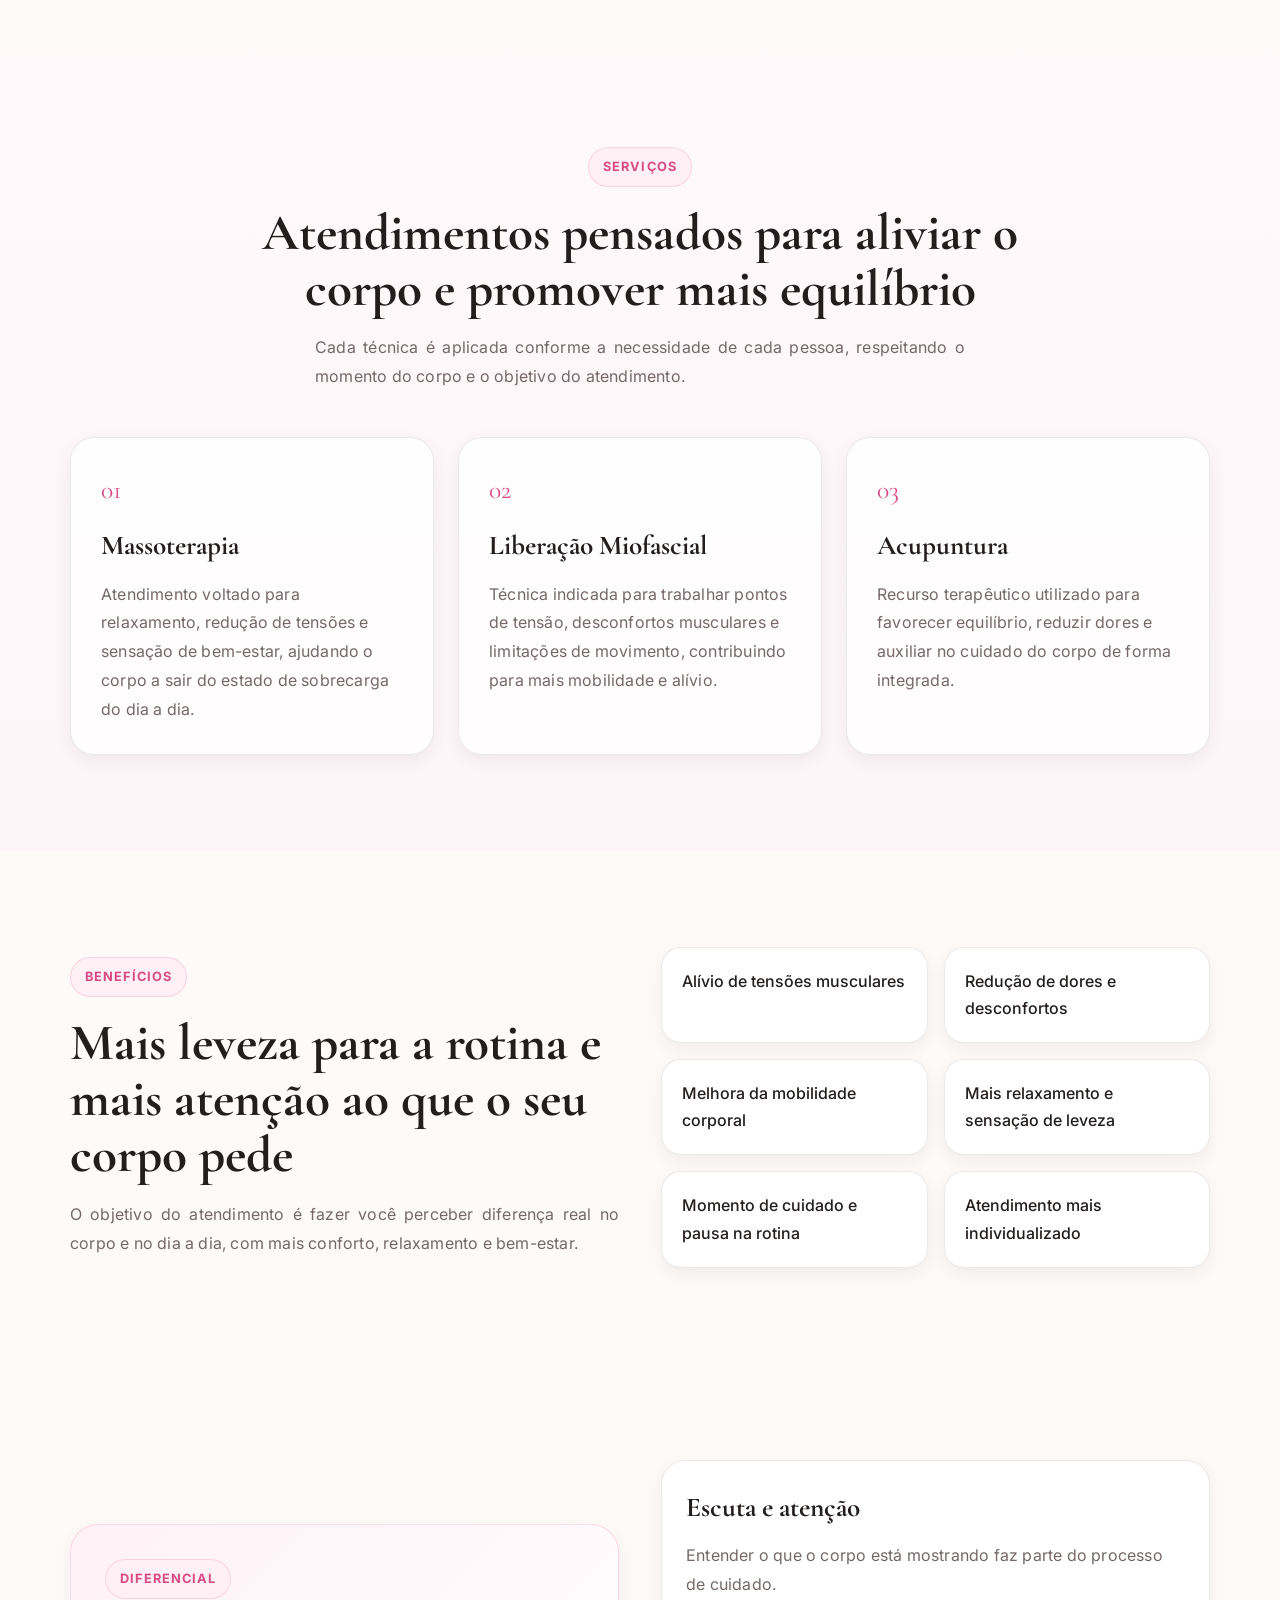
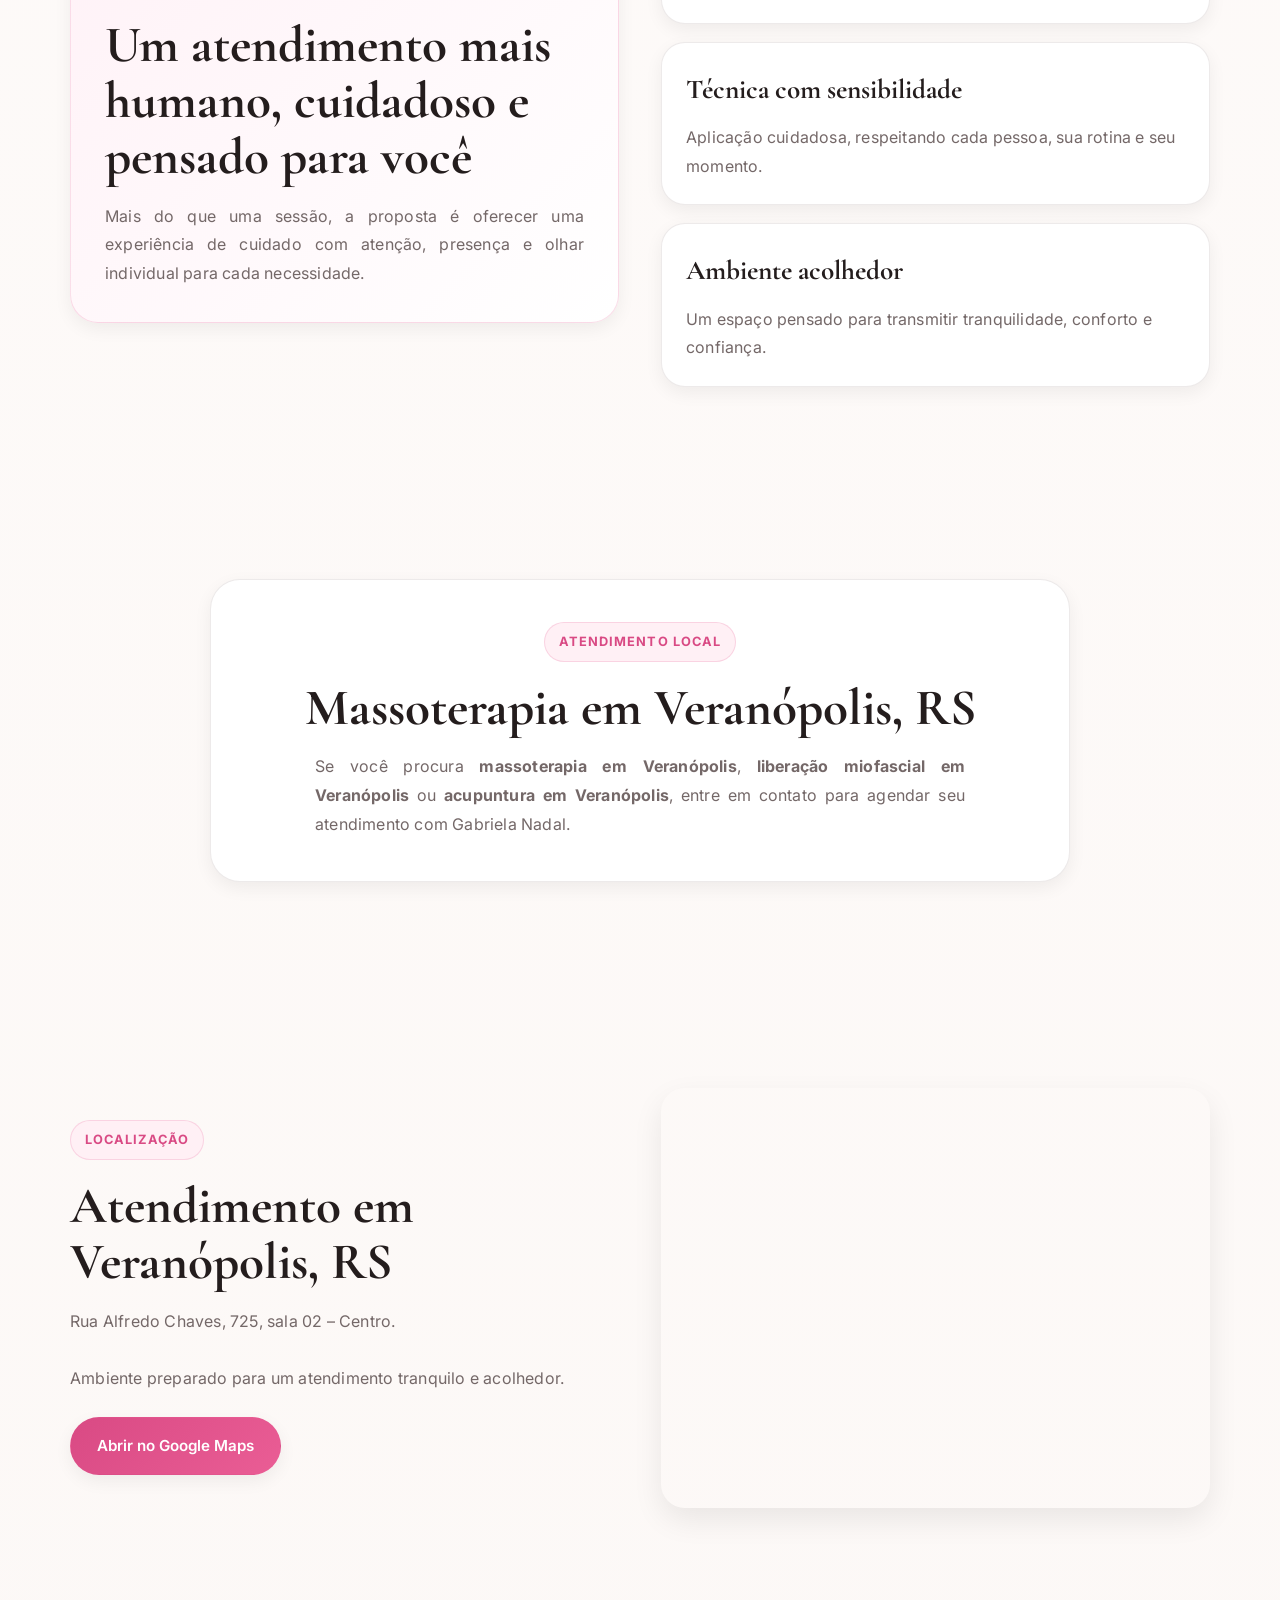
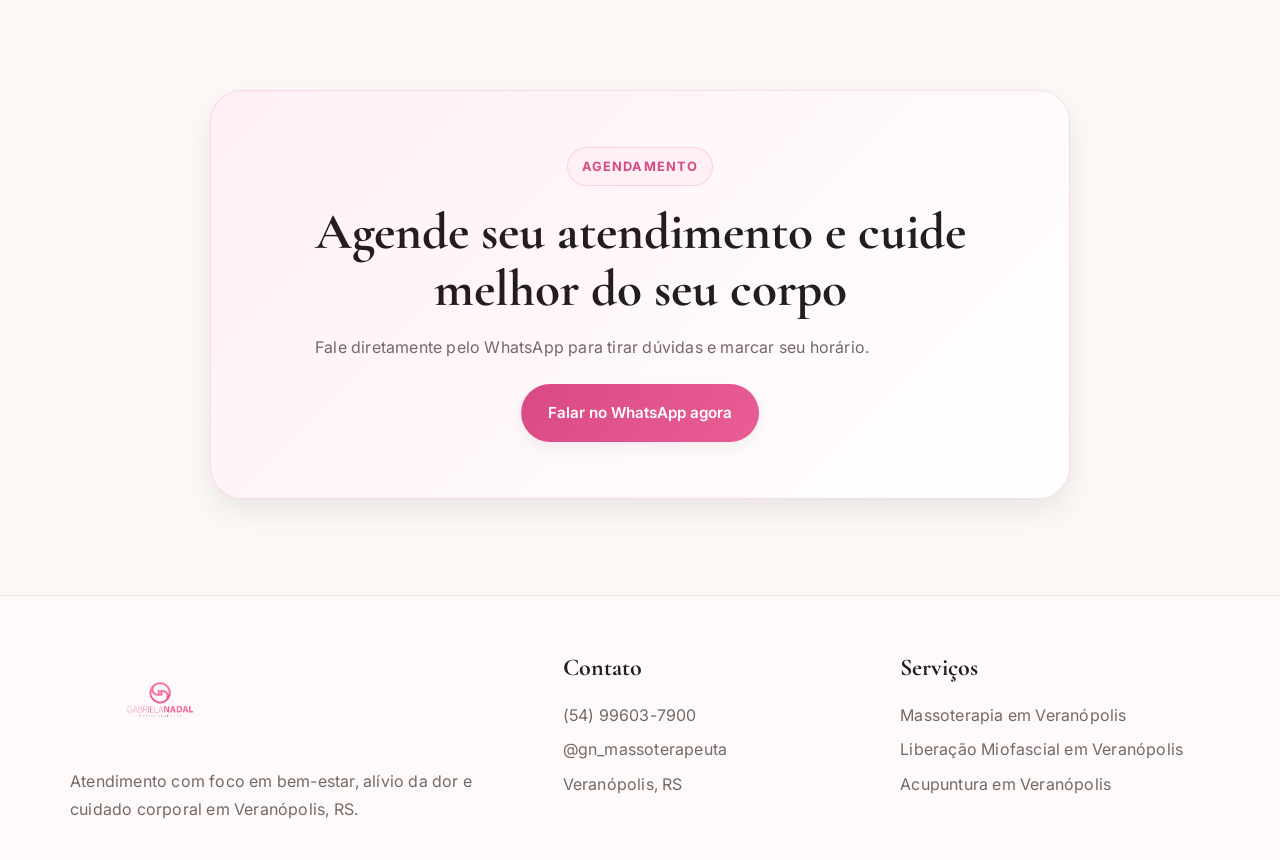
==== commit 78ce2ce0: "Update index.html" ====
--- a/index.html
+++ b/index.html
@@ -153,13 +153,15 @@
     </section>
 
     <section id="sobre" class="about">
-      <div class="container about-grid">
-        <div class="about-image">
-        <img src="lelafoto.png" alt="Gabriela Nadal massoterapeuta em Veranópolis" />
-</div>
-        <div class="about-content">
-          <span class="section-tag">Sobre Gabriela Nadal</span>
-          <h2>Atendimento com sensibilidade, formação na área da saúde e atenção aos detalhes</h2>
+  <div class="container about-grid">
+
+    <div class="about-image">
+      <img src="lelafoto.jpeg" alt="Gabriela Nadal massoterapeuta em Veranópolis" />
+    </div>
+
+    <div class="about-content">
+      <span class="section-tag">Sobre Gabriela Nadal</span>
+      <h2>Atendimento com sensibilidade, formação na área da saúde e atenção aos detalhes</h2>
           <p>
             Gabriela Nadal é enfermeira e massoterapeuta, pós-graduanda em acupuntura, com atuação voltada
             ao cuidado corporal, alívio de tensões e promoção do bem-estar.
--- a/style.css
+++ b/style.css
@@ -363,6 +363,7 @@
   width: 100%;
   height: 100%;
   object-fit: cover;
+  object-position: center top;
   filter: brightness(0.98) contrast(1.02);
 }
 
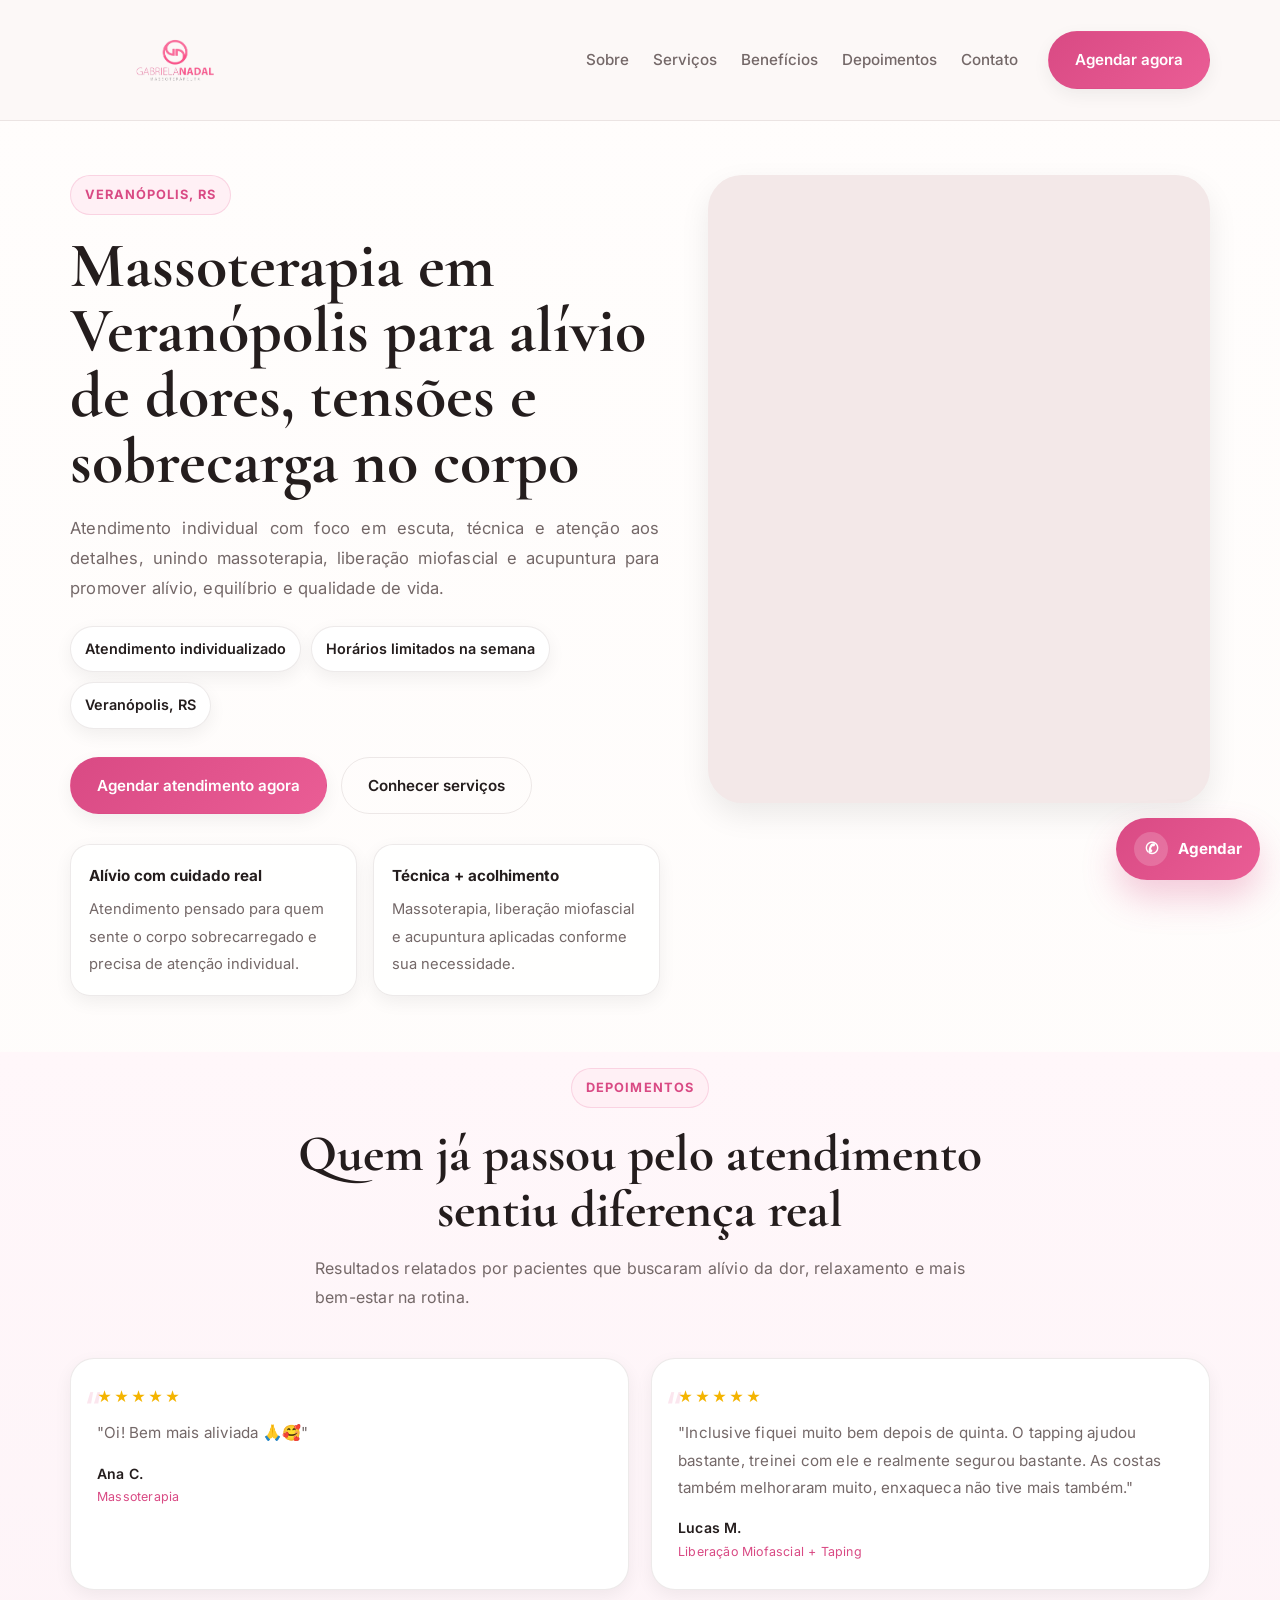
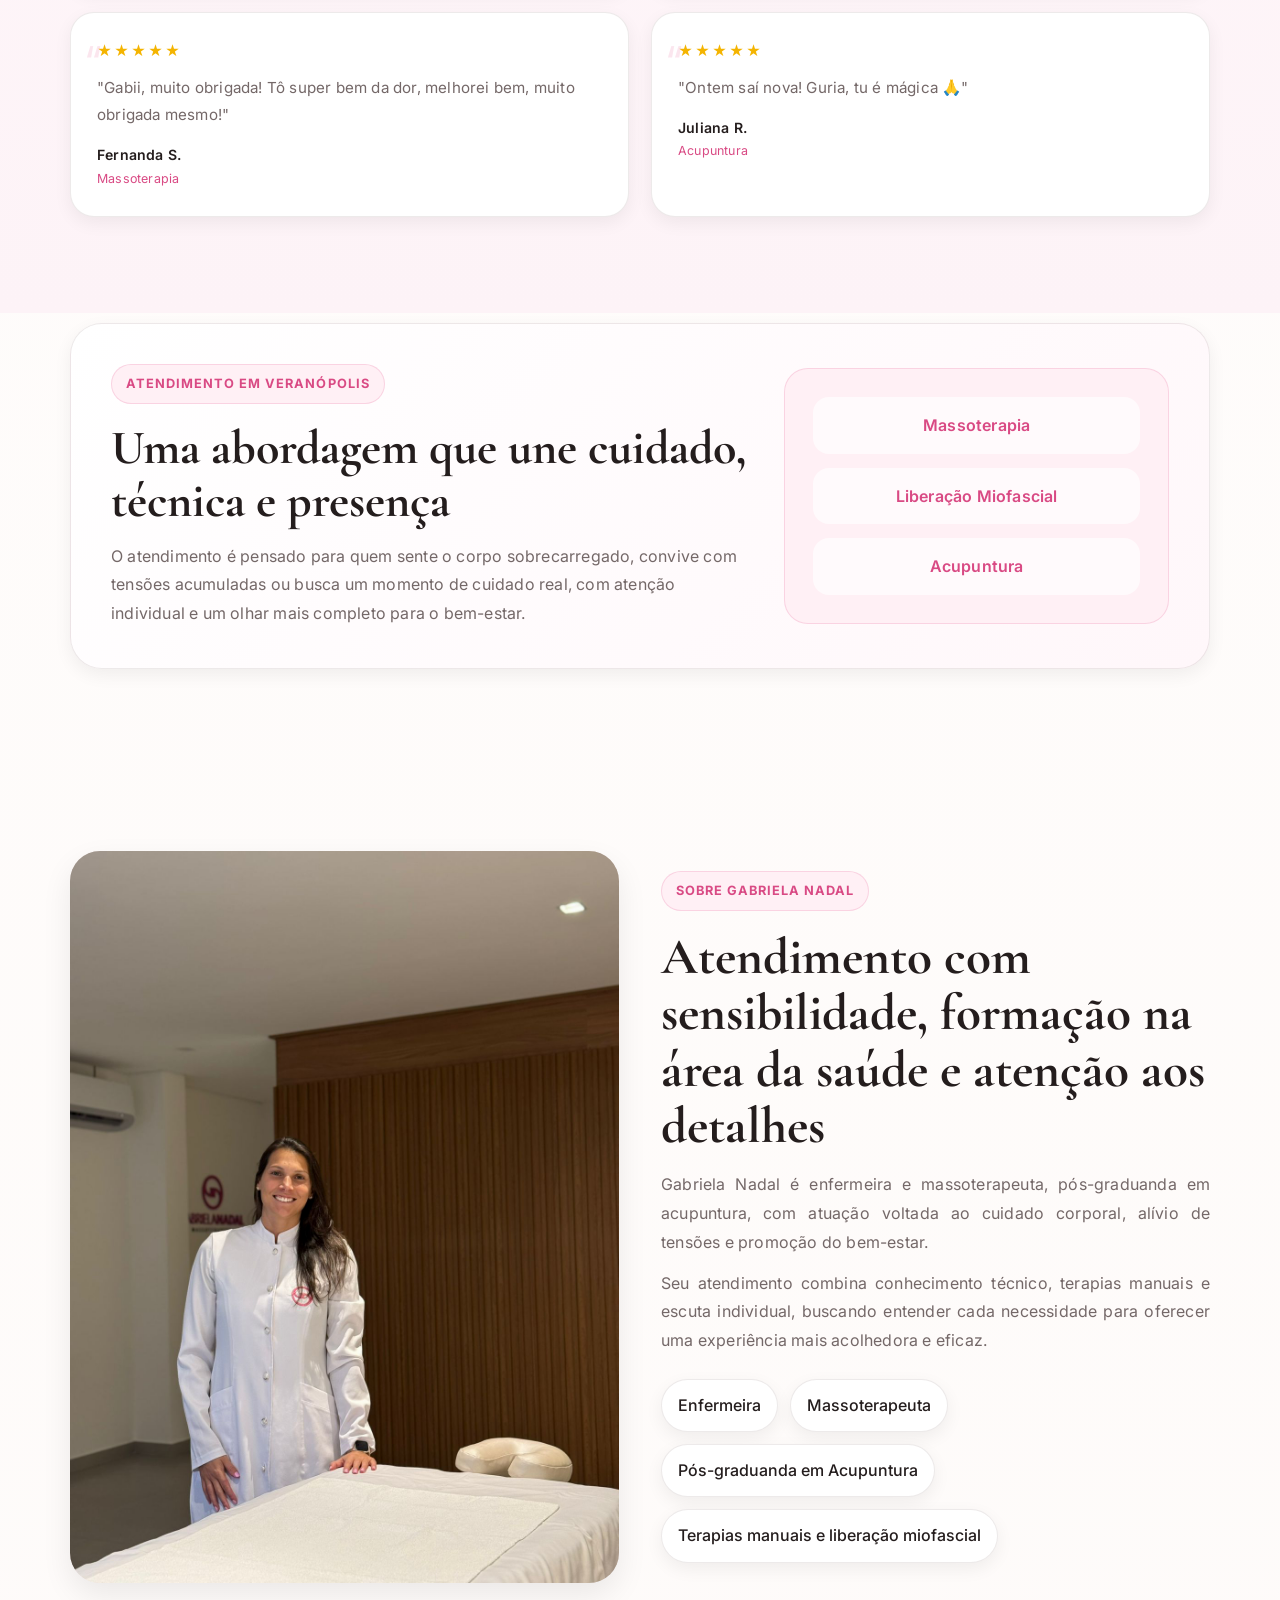
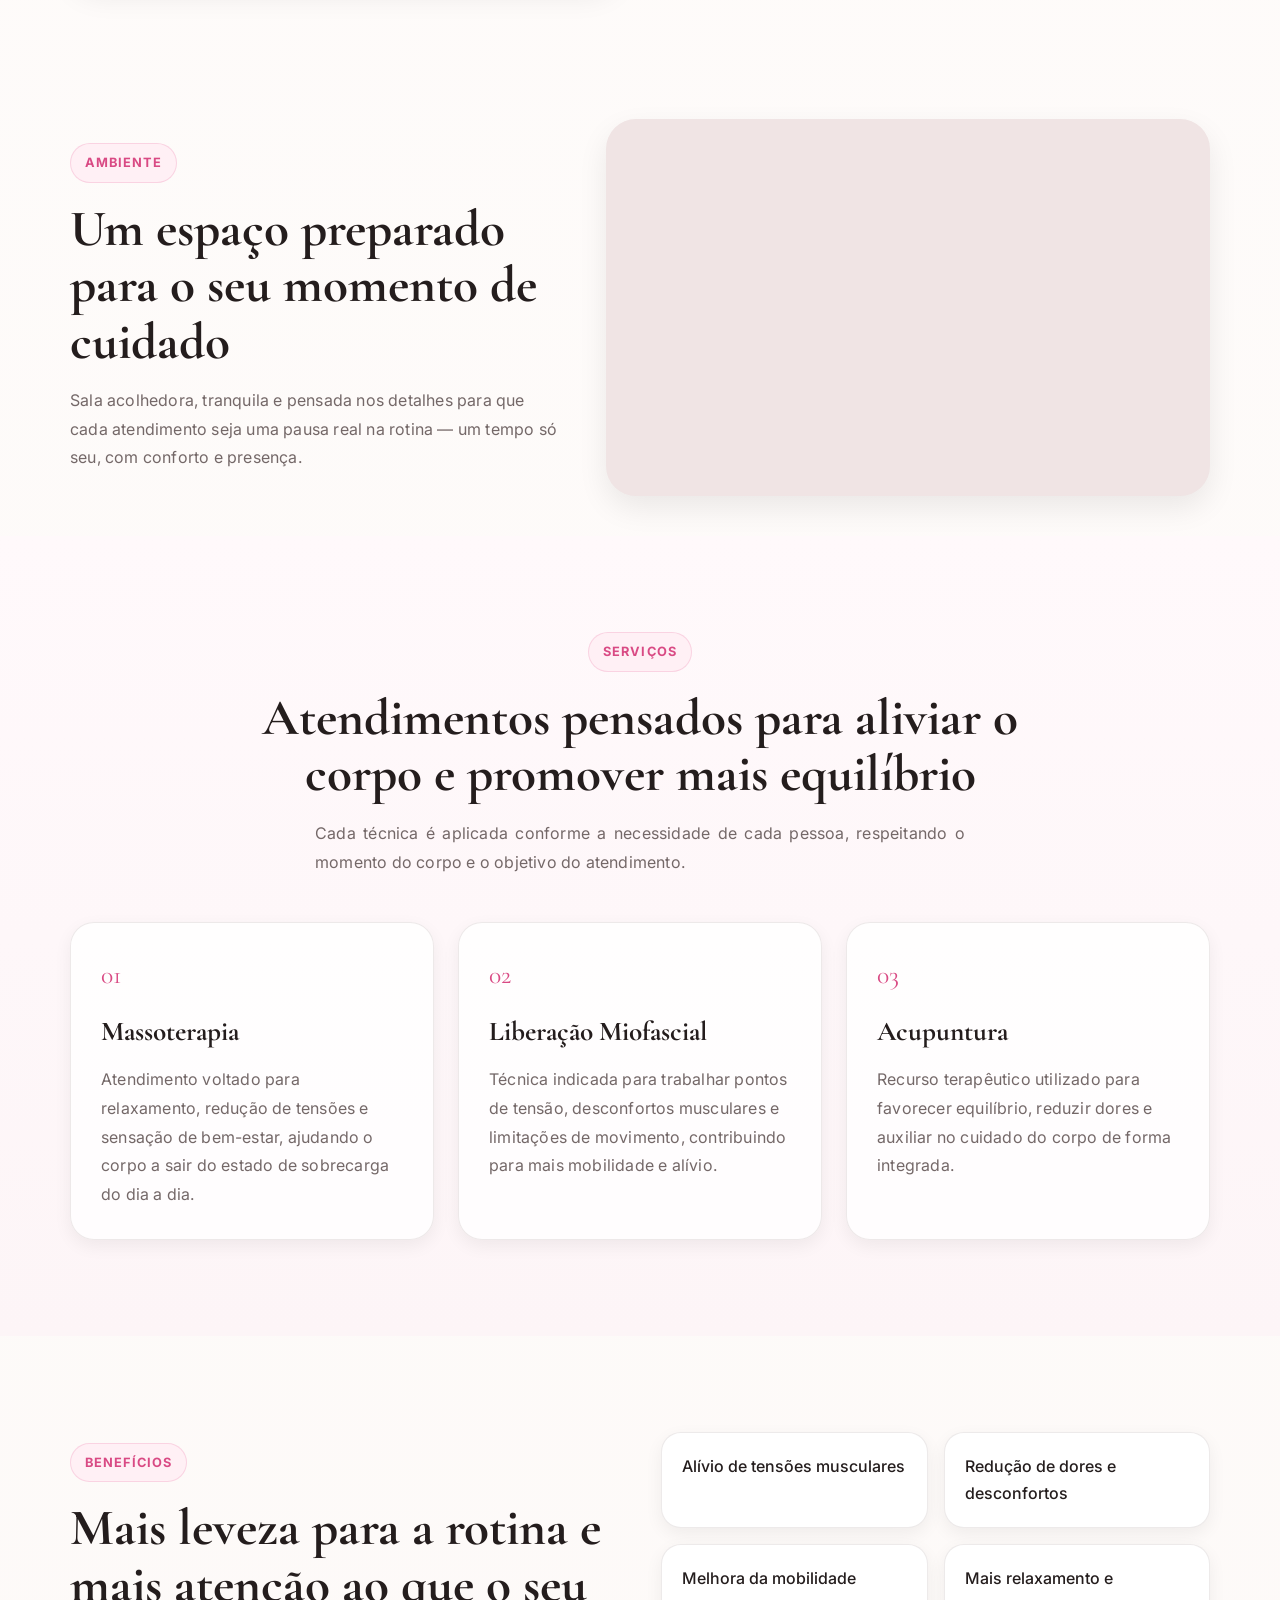
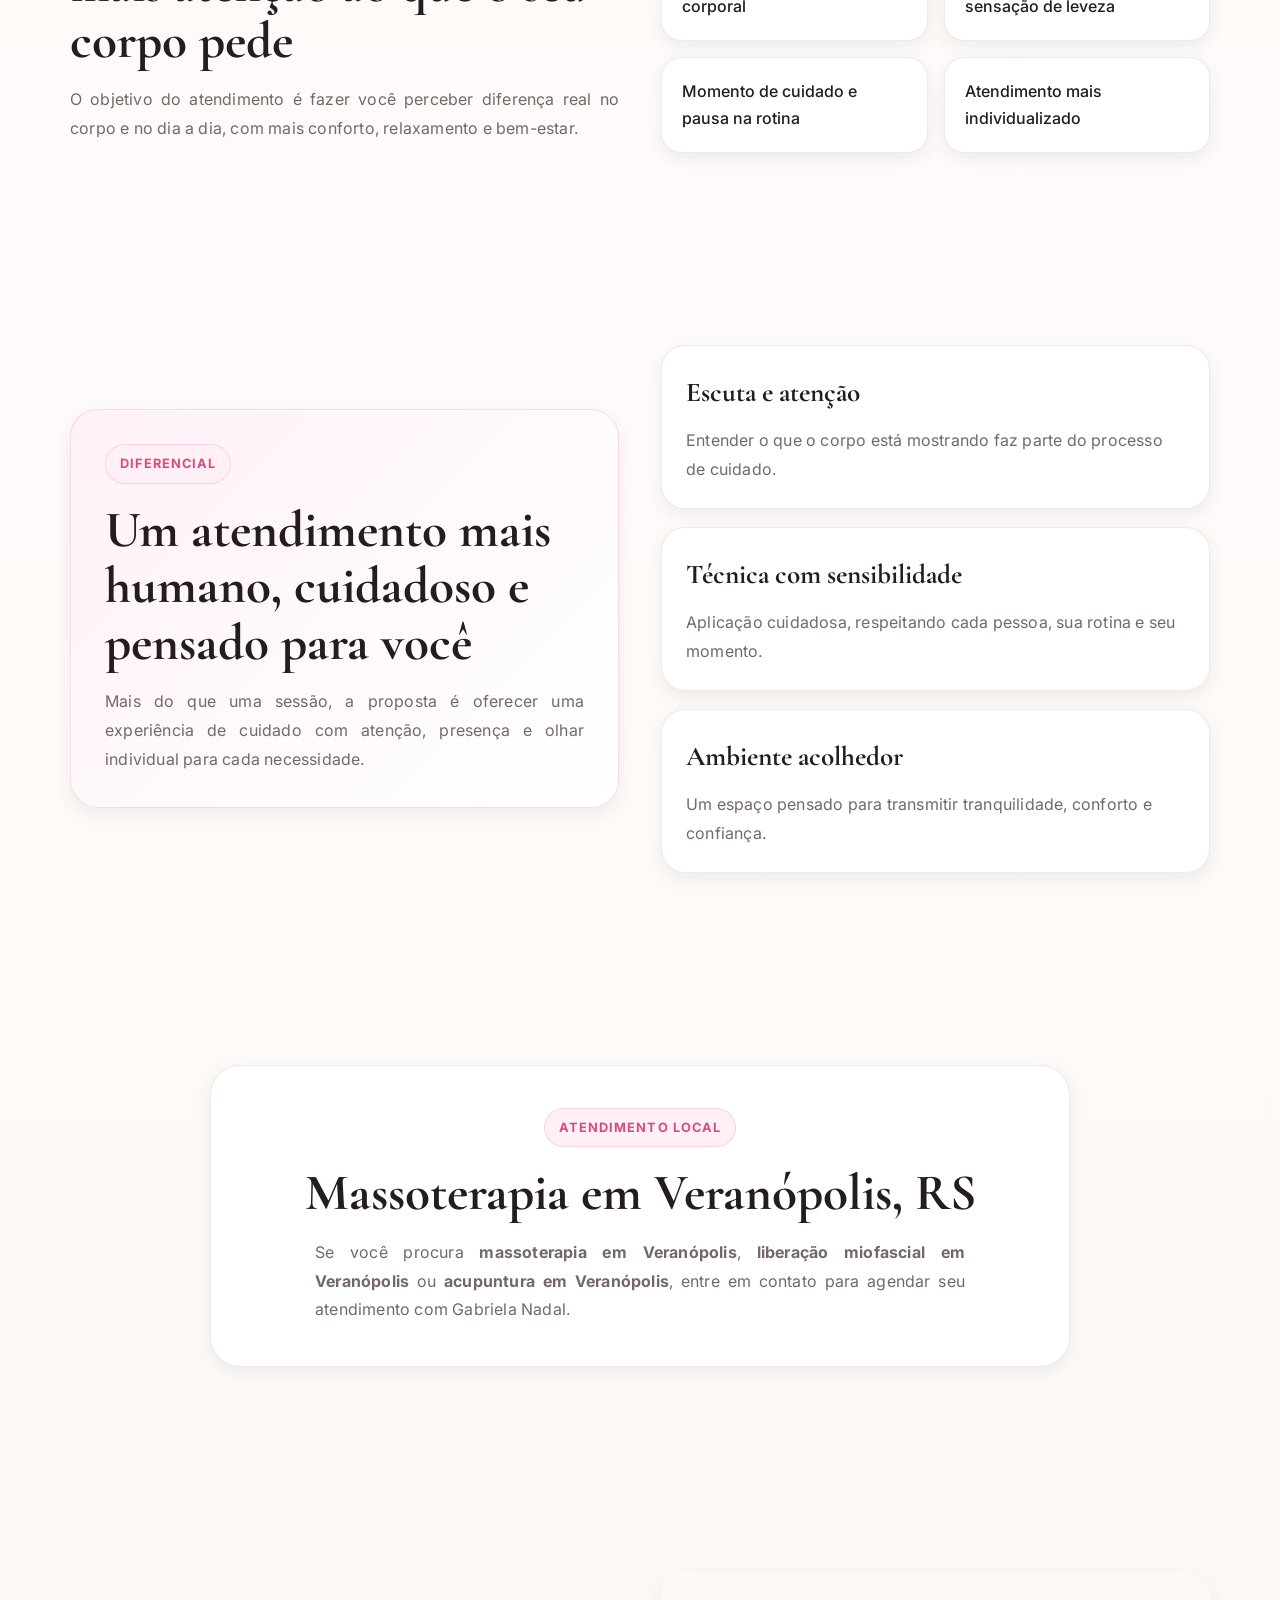
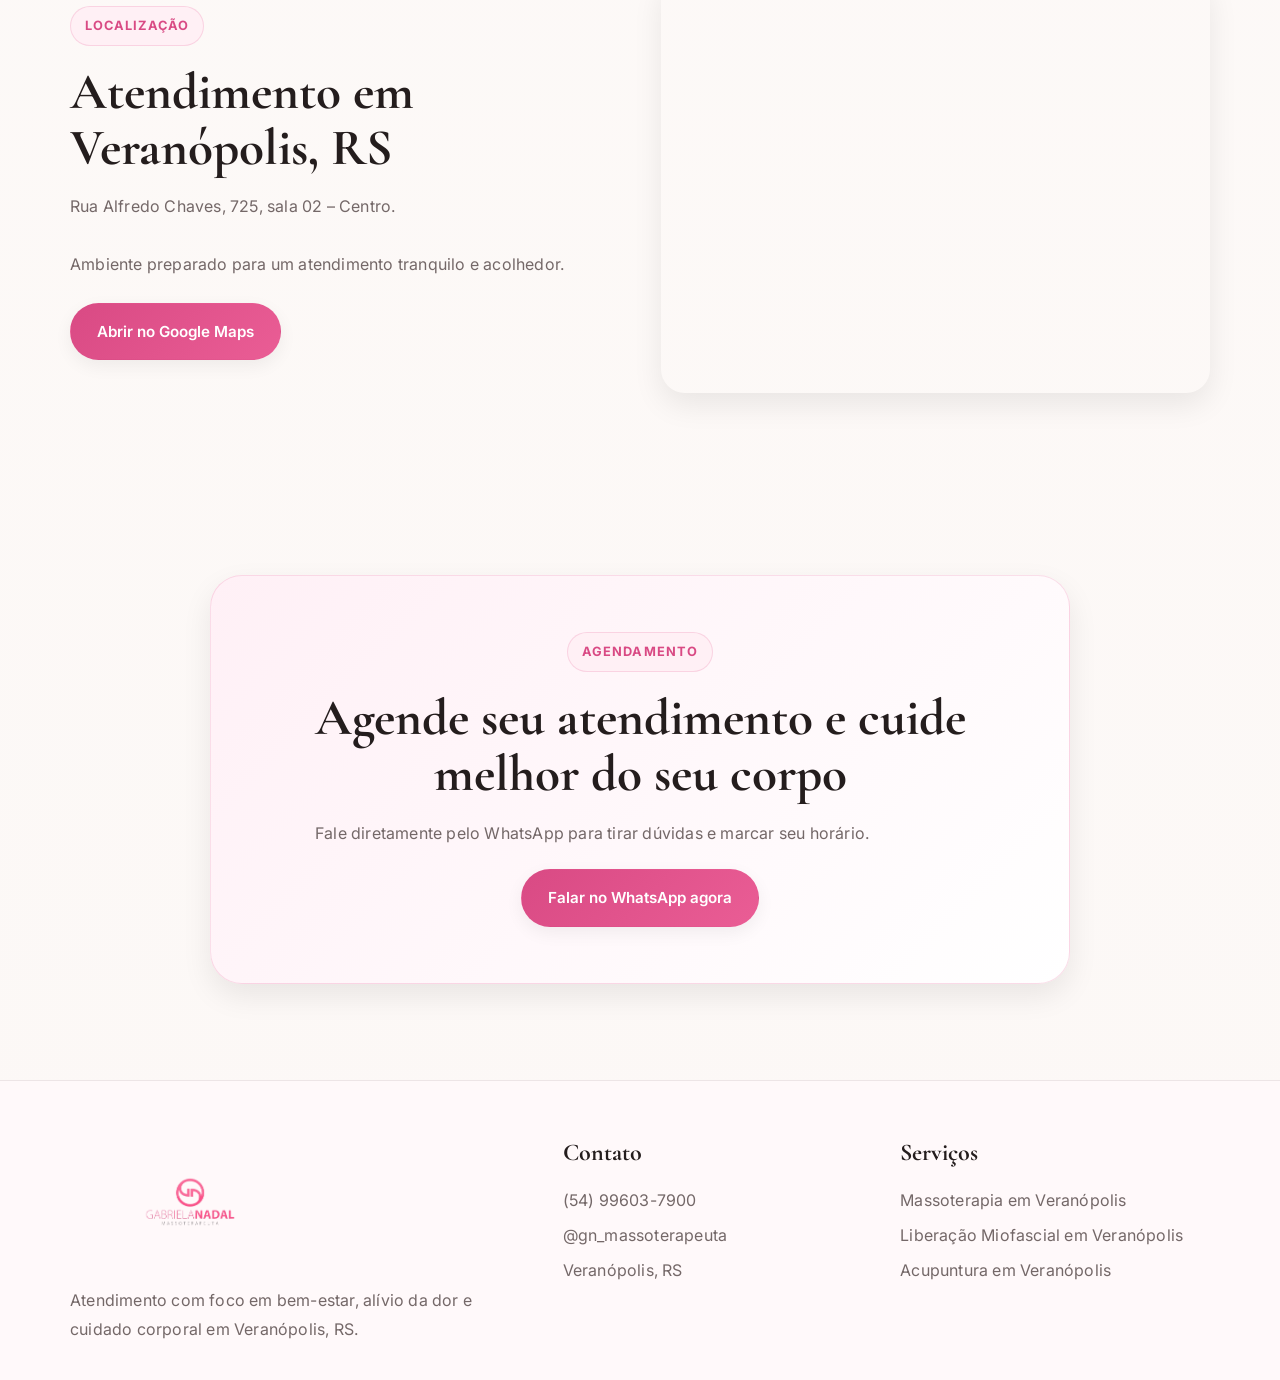
==== commit c8854c57: "Troca vídeo da hero e adiciona seção Ambiente Novo vídeo em videos/1.mp4 na hero; o hero.mp4 antigo " ====
--- a/index.html
+++ b/index.html
@@ -86,7 +86,7 @@
         <div class="hero-visual">
           <div class="hero-image-card">
             <video autoplay muted loop playsinline>
-              <source src="hero.mp4" type="video/mp4">
+              <source src="videos/1.mp4" type="video/mp4">
             </video>
           </div>
         </div>
@@ -177,6 +177,24 @@
             <div class="about-point">Pós-graduanda em Acupuntura</div>
             <div class="about-point">Terapias manuais e liberação miofascial</div>
           </div>
+        </div>
+      </div>
+    </section>
+
+    <section class="space">
+      <div class="container space-grid">
+        <div class="space-text">
+          <span class="section-tag">Ambiente</span>
+          <h2>Um espaço preparado para o seu momento de cuidado</h2>
+          <p>
+            Sala acolhedora, tranquila e pensada nos detalhes para que cada atendimento seja
+            uma pausa real na rotina — um tempo só seu, com conforto e presença.
+          </p>
+        </div>
+        <div class="space-video">
+          <video autoplay muted loop playsinline>
+            <source src="hero.mp4" type="video/mp4">
+          </video>
         </div>
       </div>
     </section>
--- a/style.css
+++ b/style.css
@@ -83,7 +83,7 @@
 }
 
 .logo-img {
-  height: 88px;
+  height: 120px;
   width: auto;
   max-width: 100%;
   object-fit: contain;
@@ -177,7 +177,7 @@
   display: grid;
   grid-template-columns: 1.08fr 0.92fr;
   gap: 48px;
-  align-items: center;
+  align-items: start;
 }
 
 .eyebrow,
@@ -271,8 +271,9 @@
   overflow: hidden;
   box-shadow: var(--shadow);
   background: #f3e8e8;
-  height: 420px;
-  max-width: 500px;
+  aspect-ratio: 4 / 5;
+  max-width: 560px;
+  width: 100%;
   margin-left: auto;
 }
 
@@ -417,6 +418,46 @@
   box-shadow: var(--shadow-soft);
 }
 
+.space {
+  padding-top: 40px;
+  padding-bottom: 40px;
+}
+
+.space-grid {
+  display: grid;
+  grid-template-columns: 0.9fr 1.1fr;
+  gap: 42px;
+  align-items: center;
+}
+
+.space-text h2 {
+  font-family: var(--font-heading);
+  font-size: clamp(2.1rem, 4vw, 3.3rem);
+  line-height: 1.1;
+  color: var(--title);
+  margin-bottom: 16px;
+}
+
+.space-text p {
+  color: var(--text-soft);
+  max-width: 55ch;
+}
+
+.space-video {
+  border-radius: 30px;
+  overflow: hidden;
+  box-shadow: var(--shadow);
+  aspect-ratio: 16 / 10;
+  background: #f0e4e4;
+}
+
+.space-video video {
+  width: 100%;
+  height: 100%;
+  object-fit: cover;
+  display: block;
+}
+
 .services {
   background: linear-gradient(180deg, #fff9fb 0%, #fdf5f7 100%);
 }
@@ -650,7 +691,7 @@
 }
 
 .footer-logo {
-  width: 180px;
+  width: 240px;
   margin-bottom: 16px;
 }
 
@@ -724,7 +765,7 @@
   }
 
   .logo-img {
-    height: 82px;
+    height: 104px;
   }
 }
 
@@ -746,9 +787,13 @@
   }
 
   .hero-image-card {
-    height: 340px;
+    aspect-ratio: 16 / 10;
     max-width: none;
     margin-left: 0;
+  }
+
+  .space-grid {
+    grid-template-columns: 1fr;
   }
 
   .about-image {
@@ -810,7 +855,7 @@
 
 @media (max-width: 600px) {
   .logo-img {
-    height: 72px;
+    height: 88px;
     width: auto;
   }
 
@@ -849,7 +894,7 @@
   }
 
   .hero-image-card {
-    height: 240px;
+    aspect-ratio: 4 / 3;
   }
 
   .intro-band-grid,
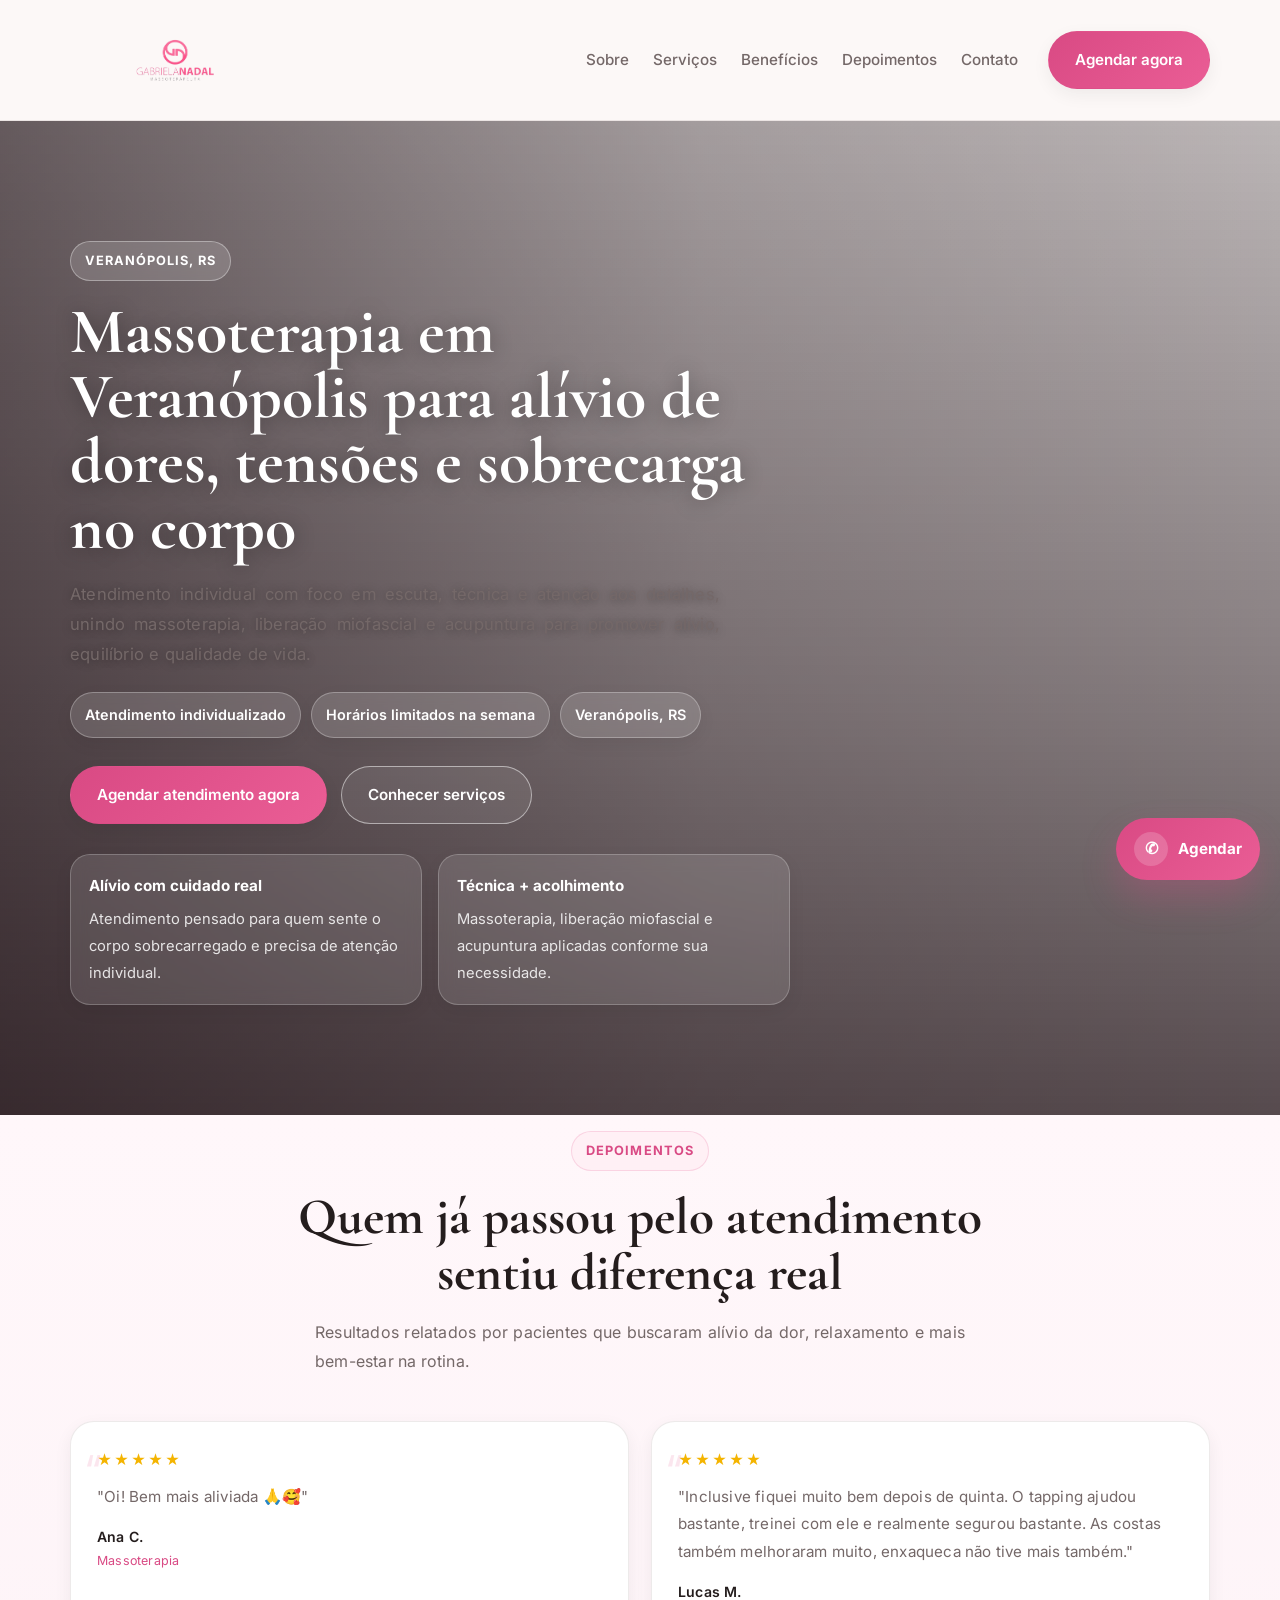
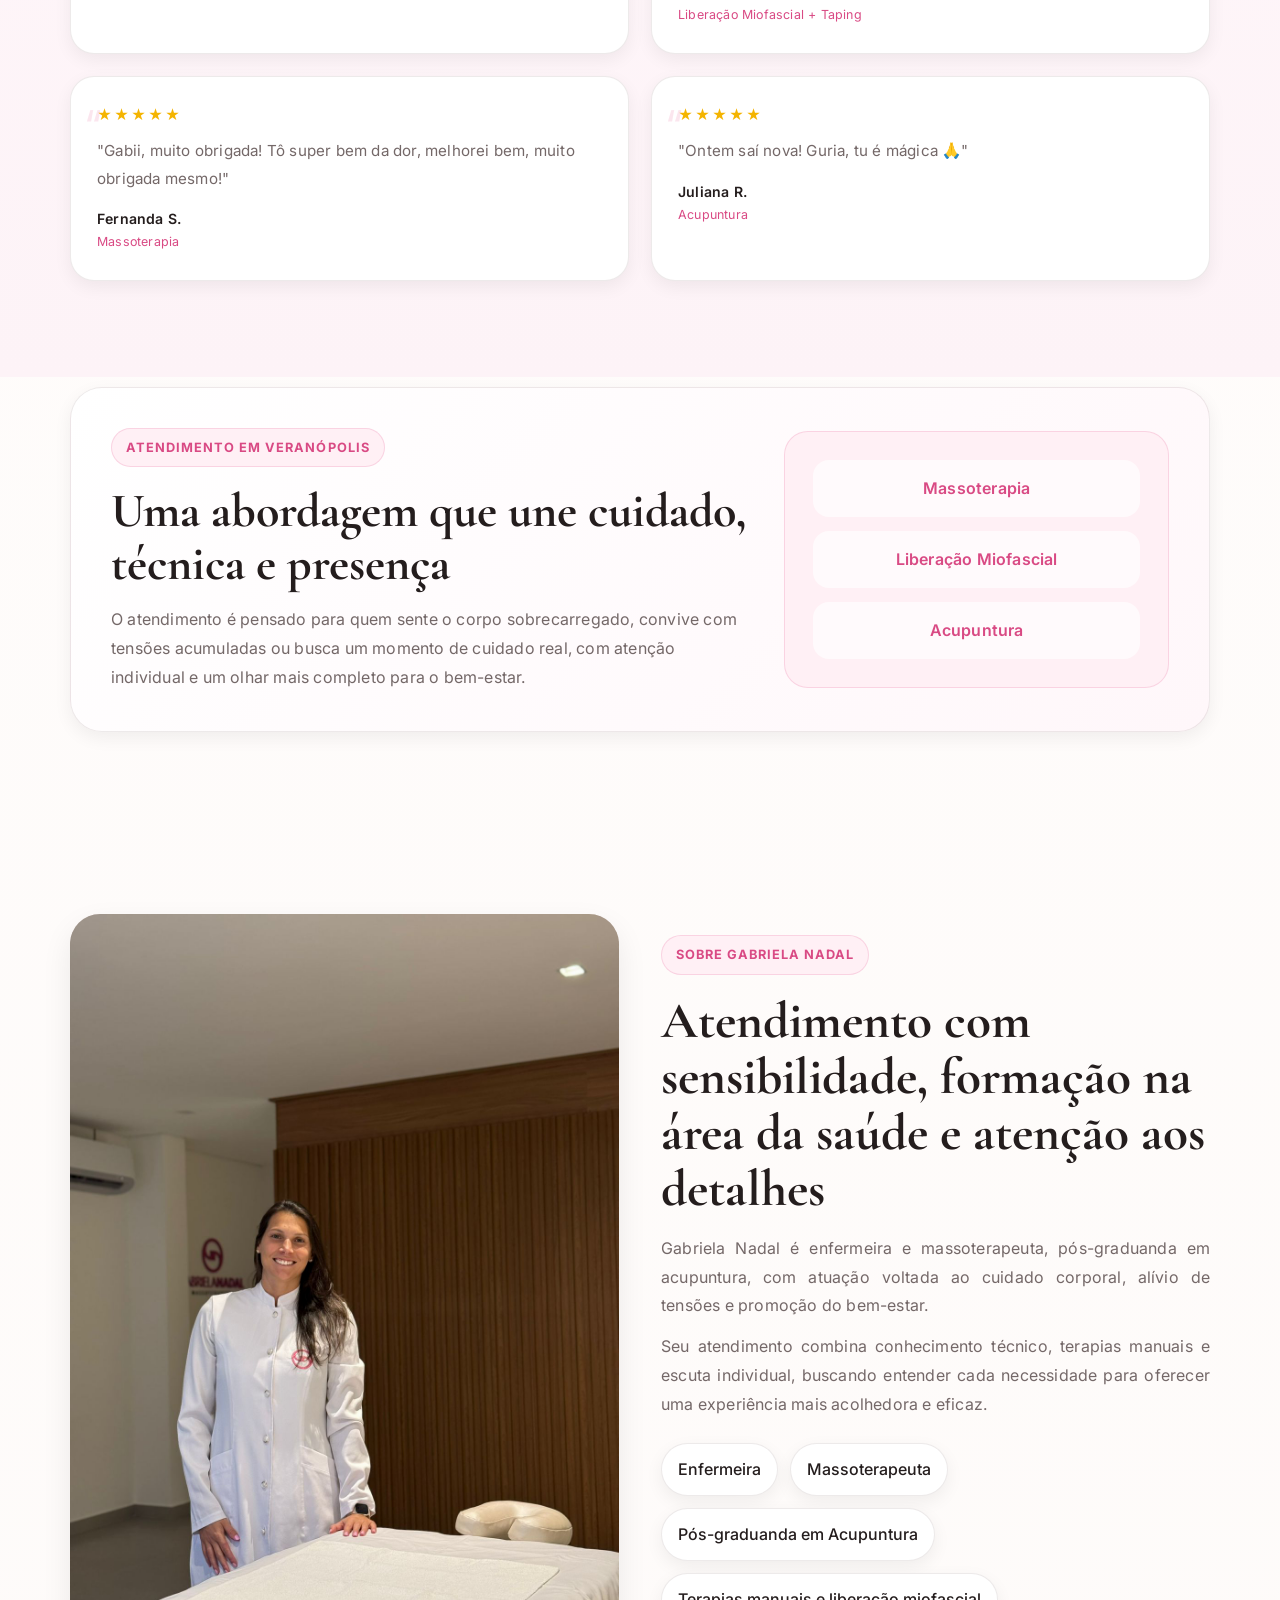
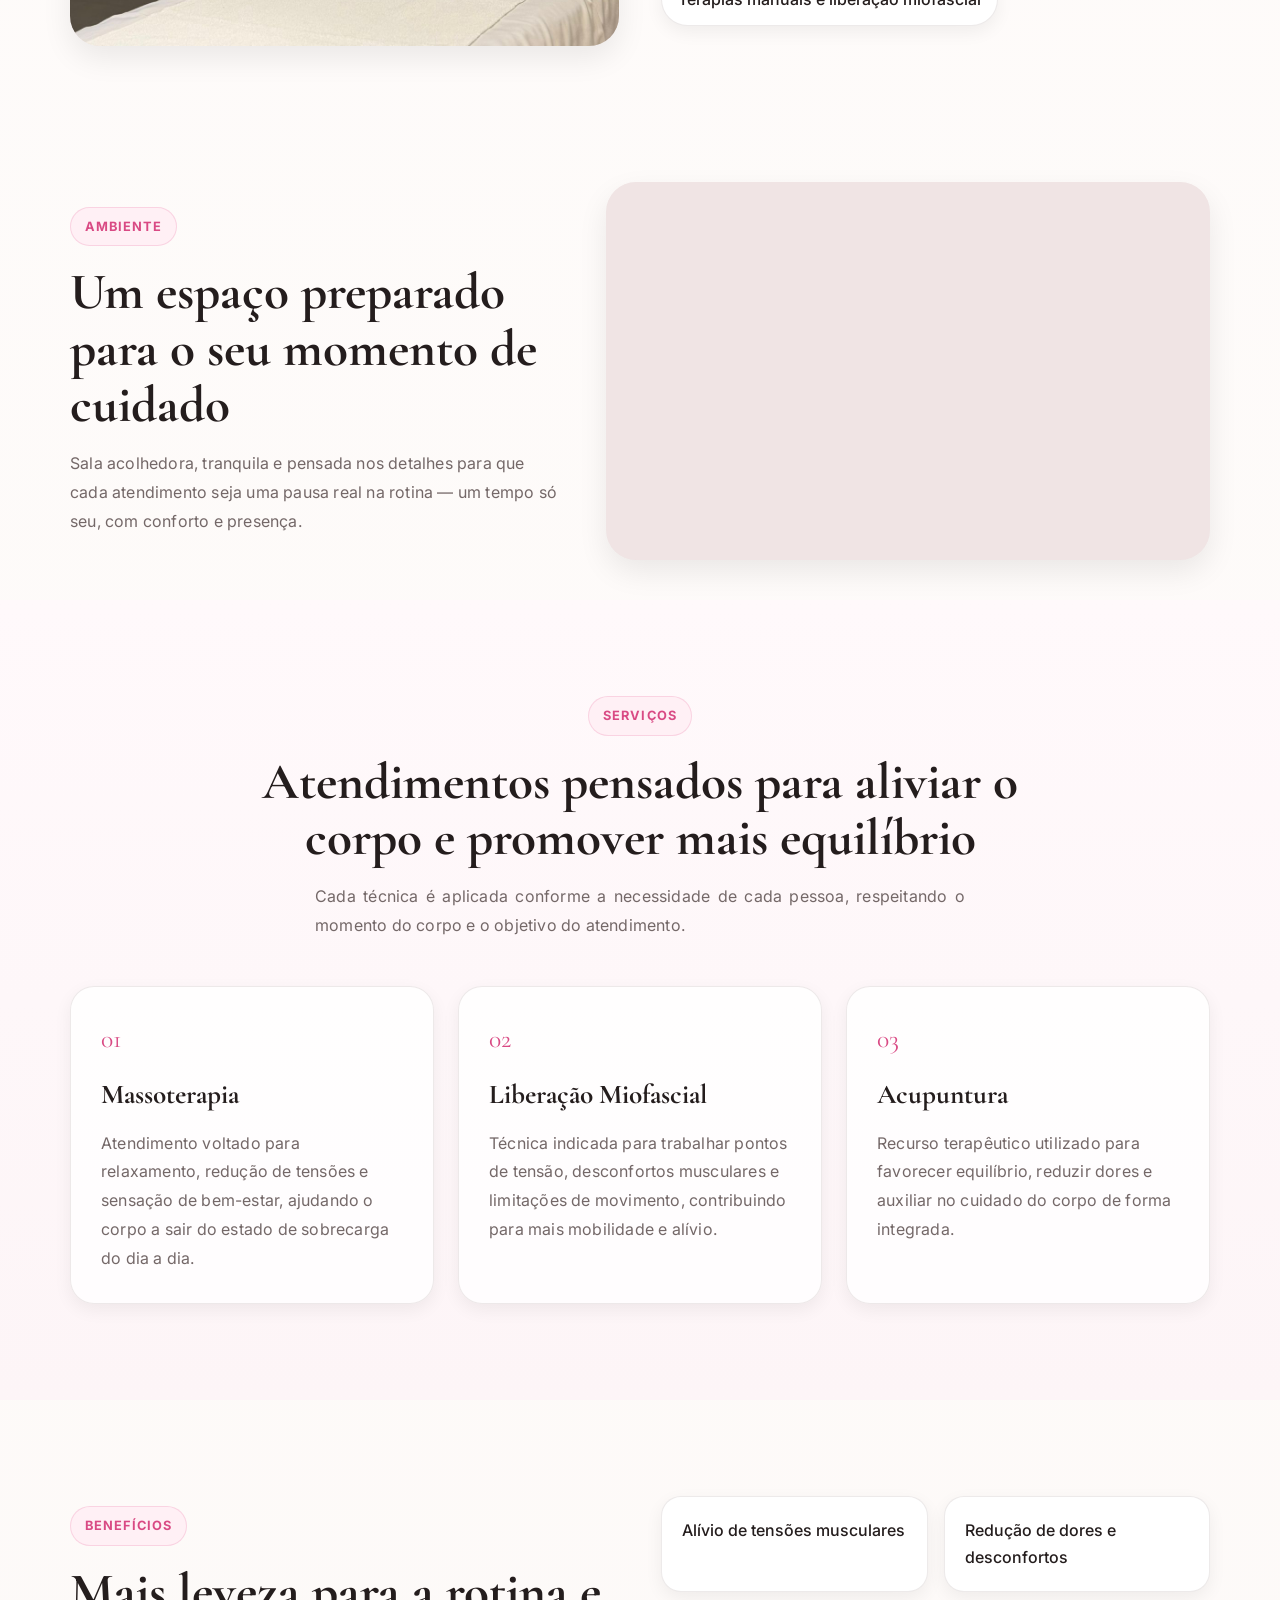
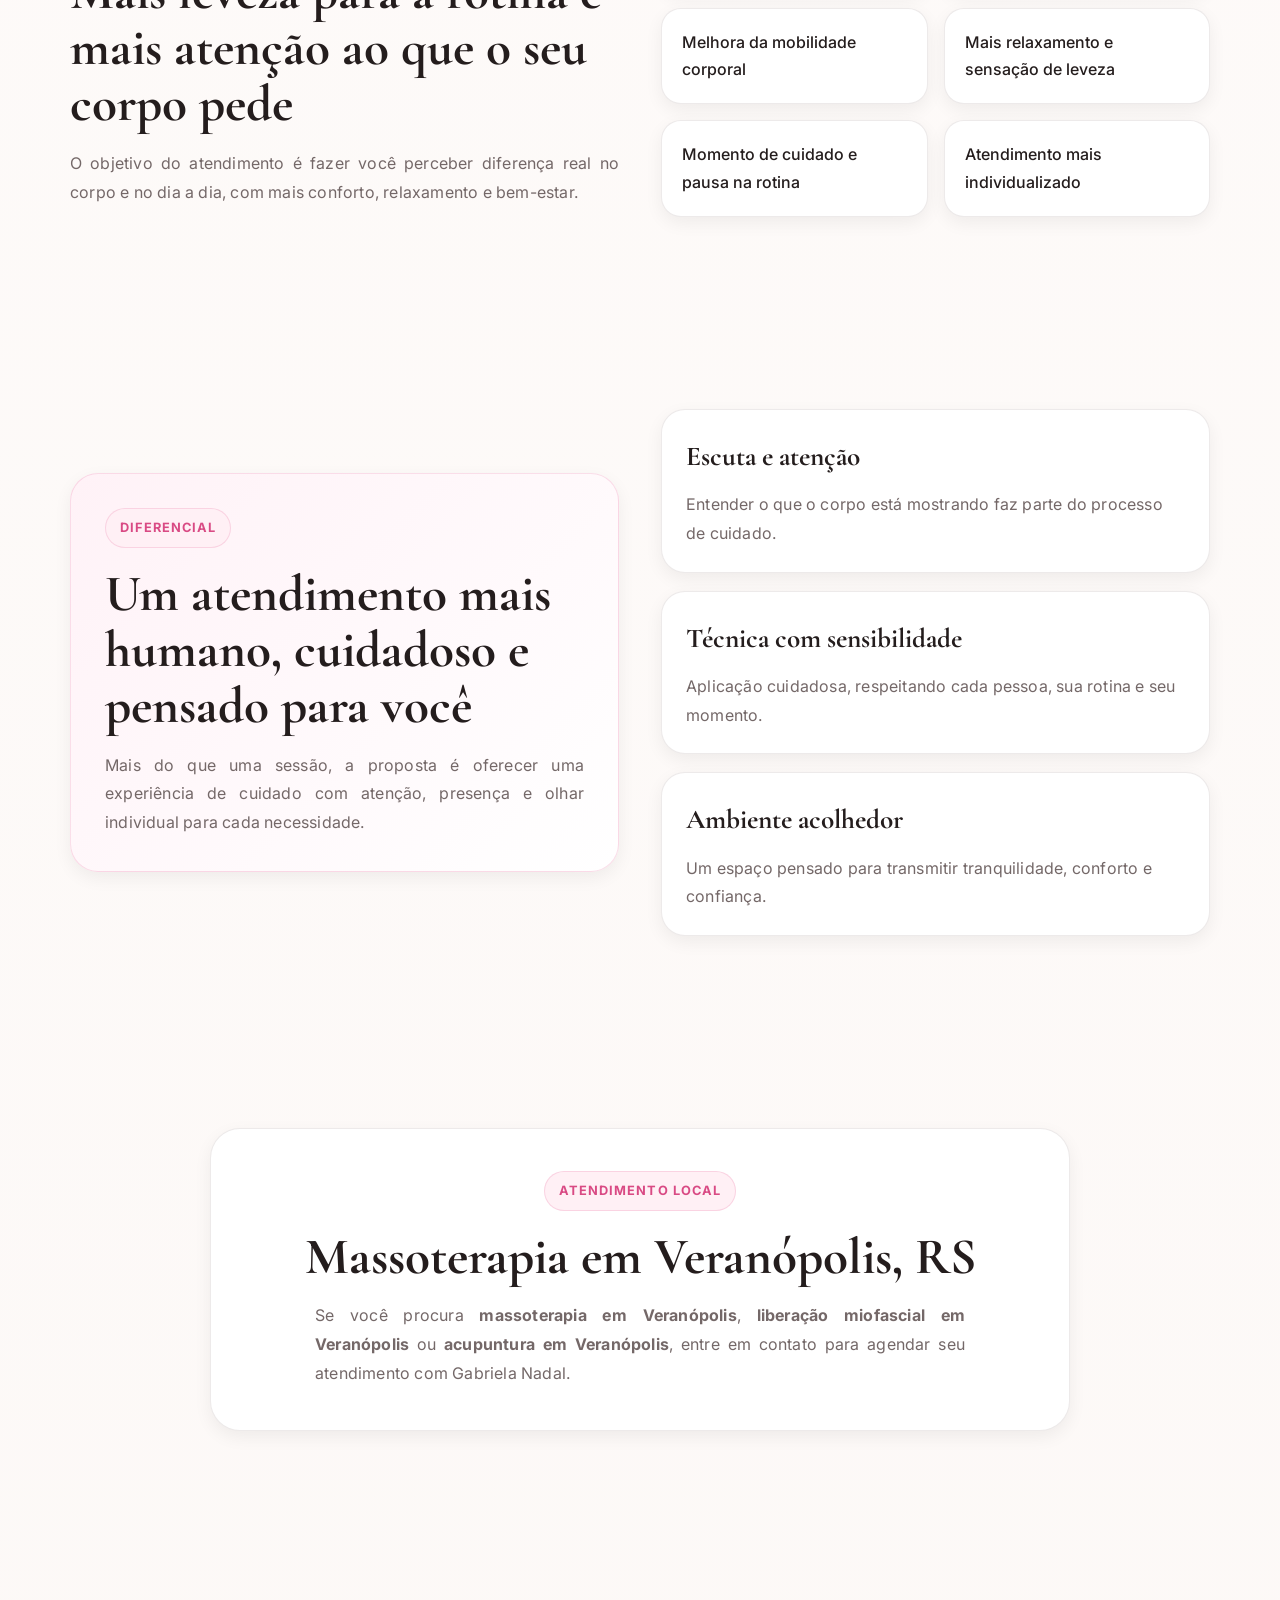
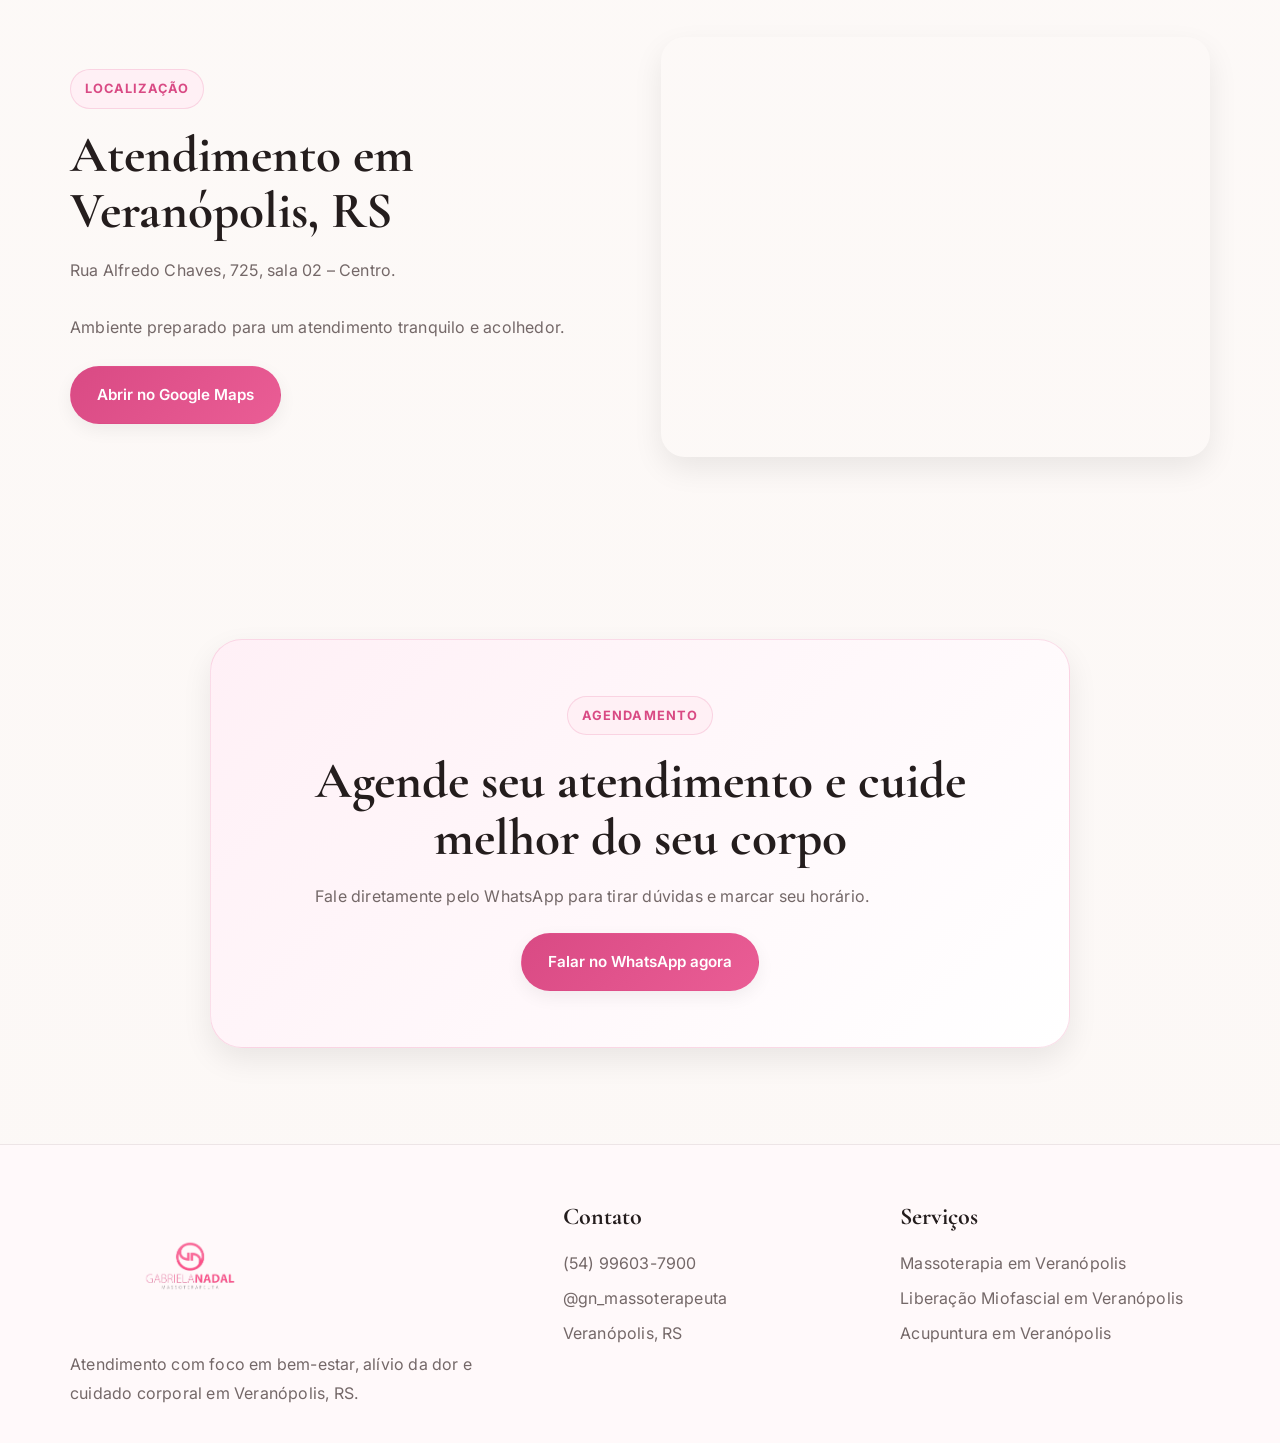
==== commit 81bd61ca: "Vídeo como fundo da hero com overlay escuro Hero agora é full-bleed com o vídeo atrás do texto, no e" ====
--- a/index.html
+++ b/index.html
@@ -49,7 +49,11 @@
 
   <main id="topo">
     <section class="hero">
-      <div class="container hero-grid">
+      <video class="hero-bg-video" autoplay muted loop playsinline>
+        <source src="videos/1.mp4" type="video/mp4">
+      </video>
+      <div class="hero-overlay"></div>
+      <div class="container hero-inner">
         <div class="hero-text">
           <span class="eyebrow">Veranópolis, RS</span>
           <h1>Massoterapia em Veranópolis para alívio de dores, tensões e sobrecarga no corpo</h1>
@@ -83,13 +87,6 @@
           </div>
         </div>
 
-        <div class="hero-visual">
-          <div class="hero-image-card">
-            <video autoplay muted loop playsinline>
-              <source src="videos/1.mp4" type="video/mp4">
-            </video>
-          </div>
-        </div>
       </div>
     </section>
 
--- a/style.css
+++ b/style.css
@@ -170,14 +170,40 @@
 }
 
 .hero {
-  padding: 54px 0 56px;
-}
-
-.hero-grid {
-  display: grid;
-  grid-template-columns: 1.08fr 0.92fr;
-  gap: 48px;
-  align-items: start;
+  position: relative;
+  min-height: 88vh;
+  padding: 120px 0 110px;
+  display: flex;
+  align-items: center;
+  overflow: hidden;
+  isolation: isolate;
+}
+
+.hero-bg-video {
+  position: absolute;
+  inset: 0;
+  width: 100%;
+  height: 100%;
+  object-fit: cover;
+  z-index: -2;
+}
+
+.hero-overlay {
+  position: absolute;
+  inset: 0;
+  background:
+    linear-gradient(180deg, rgba(30, 15, 20, 0.30) 0%, rgba(30, 15, 20, 0.55) 60%, rgba(30, 15, 20, 0.75) 100%),
+    linear-gradient(90deg, rgba(30, 15, 20, 0.55) 0%, rgba(30, 15, 20, 0.15) 55%, rgba(30, 15, 20, 0.0) 100%);
+  z-index: -1;
+}
+
+.hero-inner {
+  width: min(1140px, 92%);
+}
+
+.hero-text {
+  max-width: 720px;
+  color: #fff;
 }
 
 .eyebrow,
@@ -199,14 +225,55 @@
   font-family: var(--font-heading);
   font-size: clamp(2.7rem, 5vw, 4.6rem);
   line-height: 1.02;
-  color: var(--title);
+  color: #fff;
   margin-bottom: 20px;
+  text-shadow: 0 2px 20px rgba(0, 0, 0, 0.35);
 }
 
 .hero-description {
   font-size: 1.04rem;
   max-width: 620px;
-  color: var(--text-soft);
+  color: rgba(255, 255, 255, 0.92);
+  text-shadow: 0 1px 10px rgba(0, 0, 0, 0.35);
+}
+
+.hero .eyebrow {
+  background: rgba(255, 255, 255, 0.15);
+  border-color: rgba(255, 255, 255, 0.35);
+  color: #fff;
+  backdrop-filter: blur(6px);
+}
+
+.hero .proof-chip {
+  background: rgba(255, 255, 255, 0.14);
+  border-color: rgba(255, 255, 255, 0.28);
+  color: #fff;
+  backdrop-filter: blur(6px);
+}
+
+.hero .highlight-item {
+  background: rgba(255, 255, 255, 0.12);
+  border-color: rgba(255, 255, 255, 0.22);
+  backdrop-filter: blur(8px);
+}
+
+.hero .highlight-item strong {
+  color: #fff;
+}
+
+.hero .highlight-item span {
+  color: rgba(255, 255, 255, 0.85);
+}
+
+.hero .btn-secondary {
+  color: #fff;
+  border-color: rgba(255, 255, 255, 0.5);
+  background: rgba(255, 255, 255, 0.08);
+}
+
+.hero .btn-secondary:hover {
+  background: rgba(255, 255, 255, 0.18);
+  border-color: rgba(255, 255, 255, 0.75);
 }
 
 .hero-proofbar {
@@ -770,7 +837,6 @@
 }
 
 @media (max-width: 1000px) {
-  .hero-grid,
   .intro-band-grid,
   .about-grid,
   .benefits-grid,
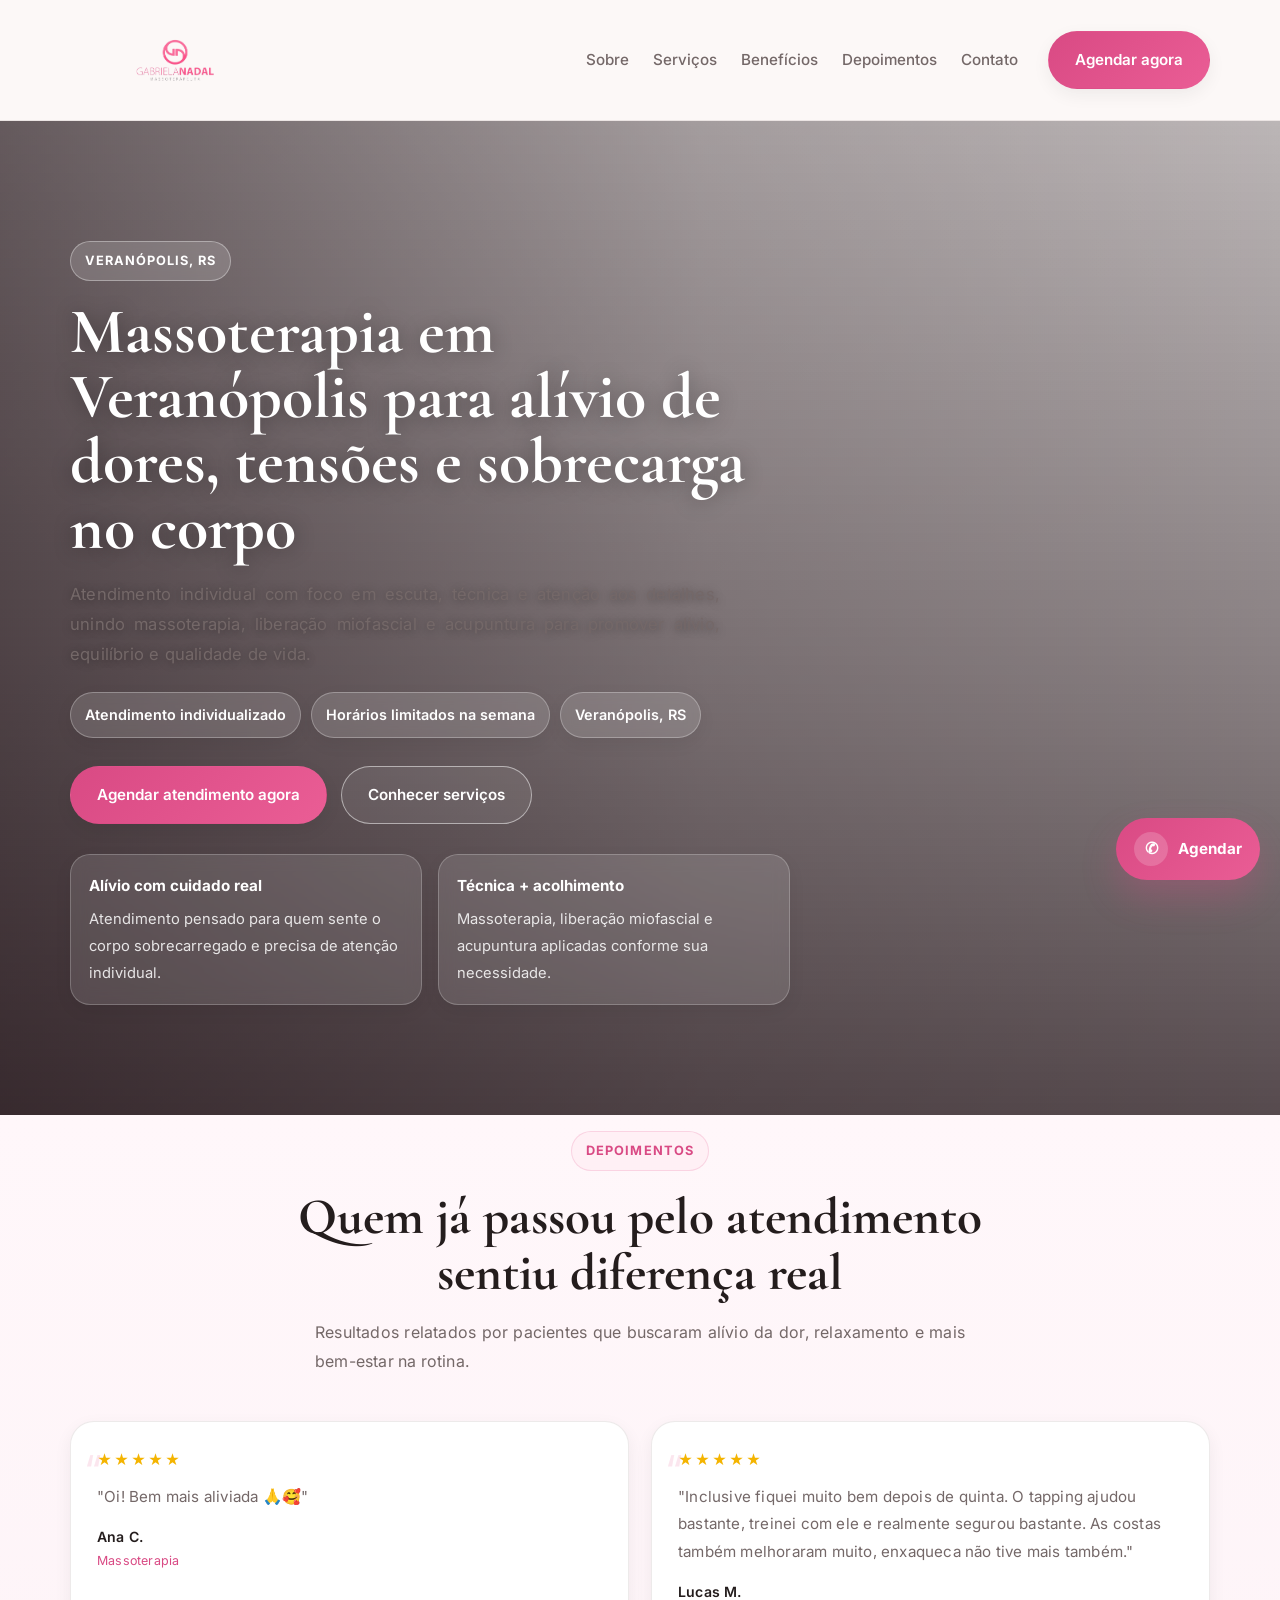
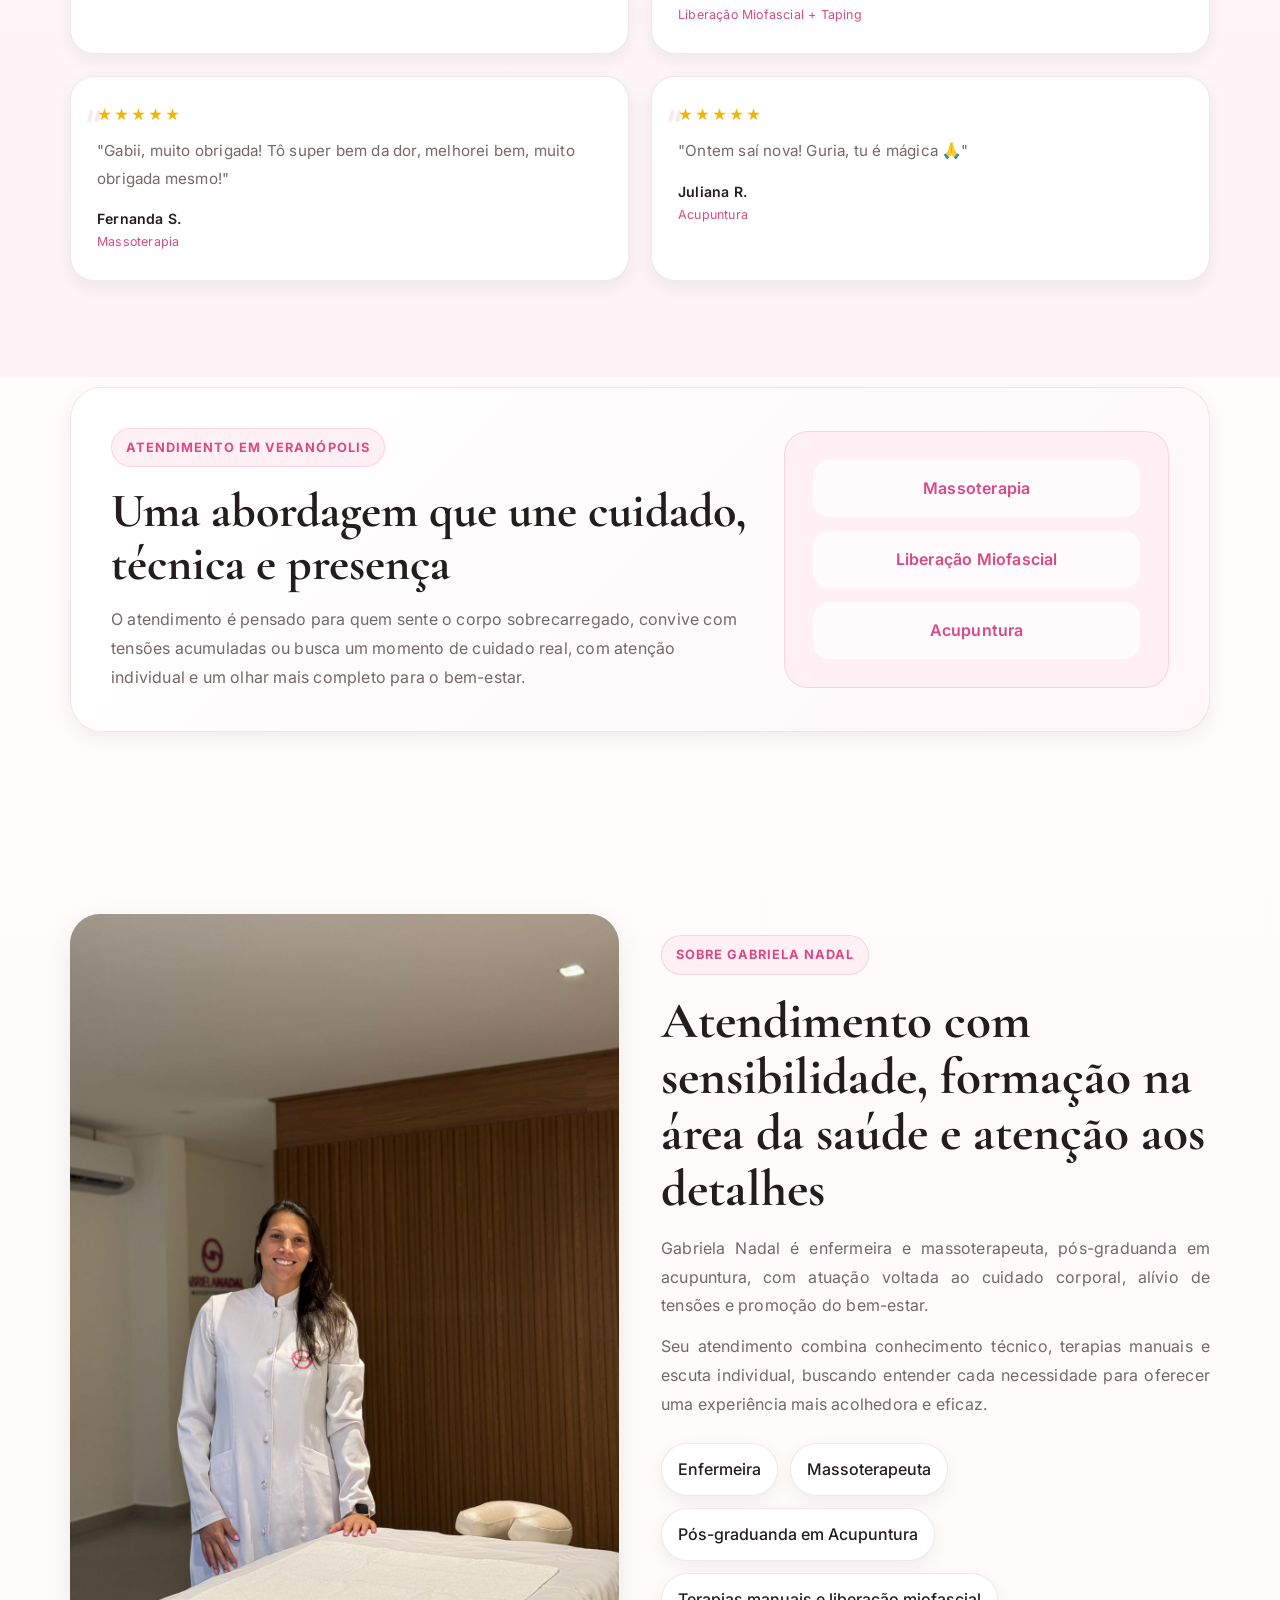
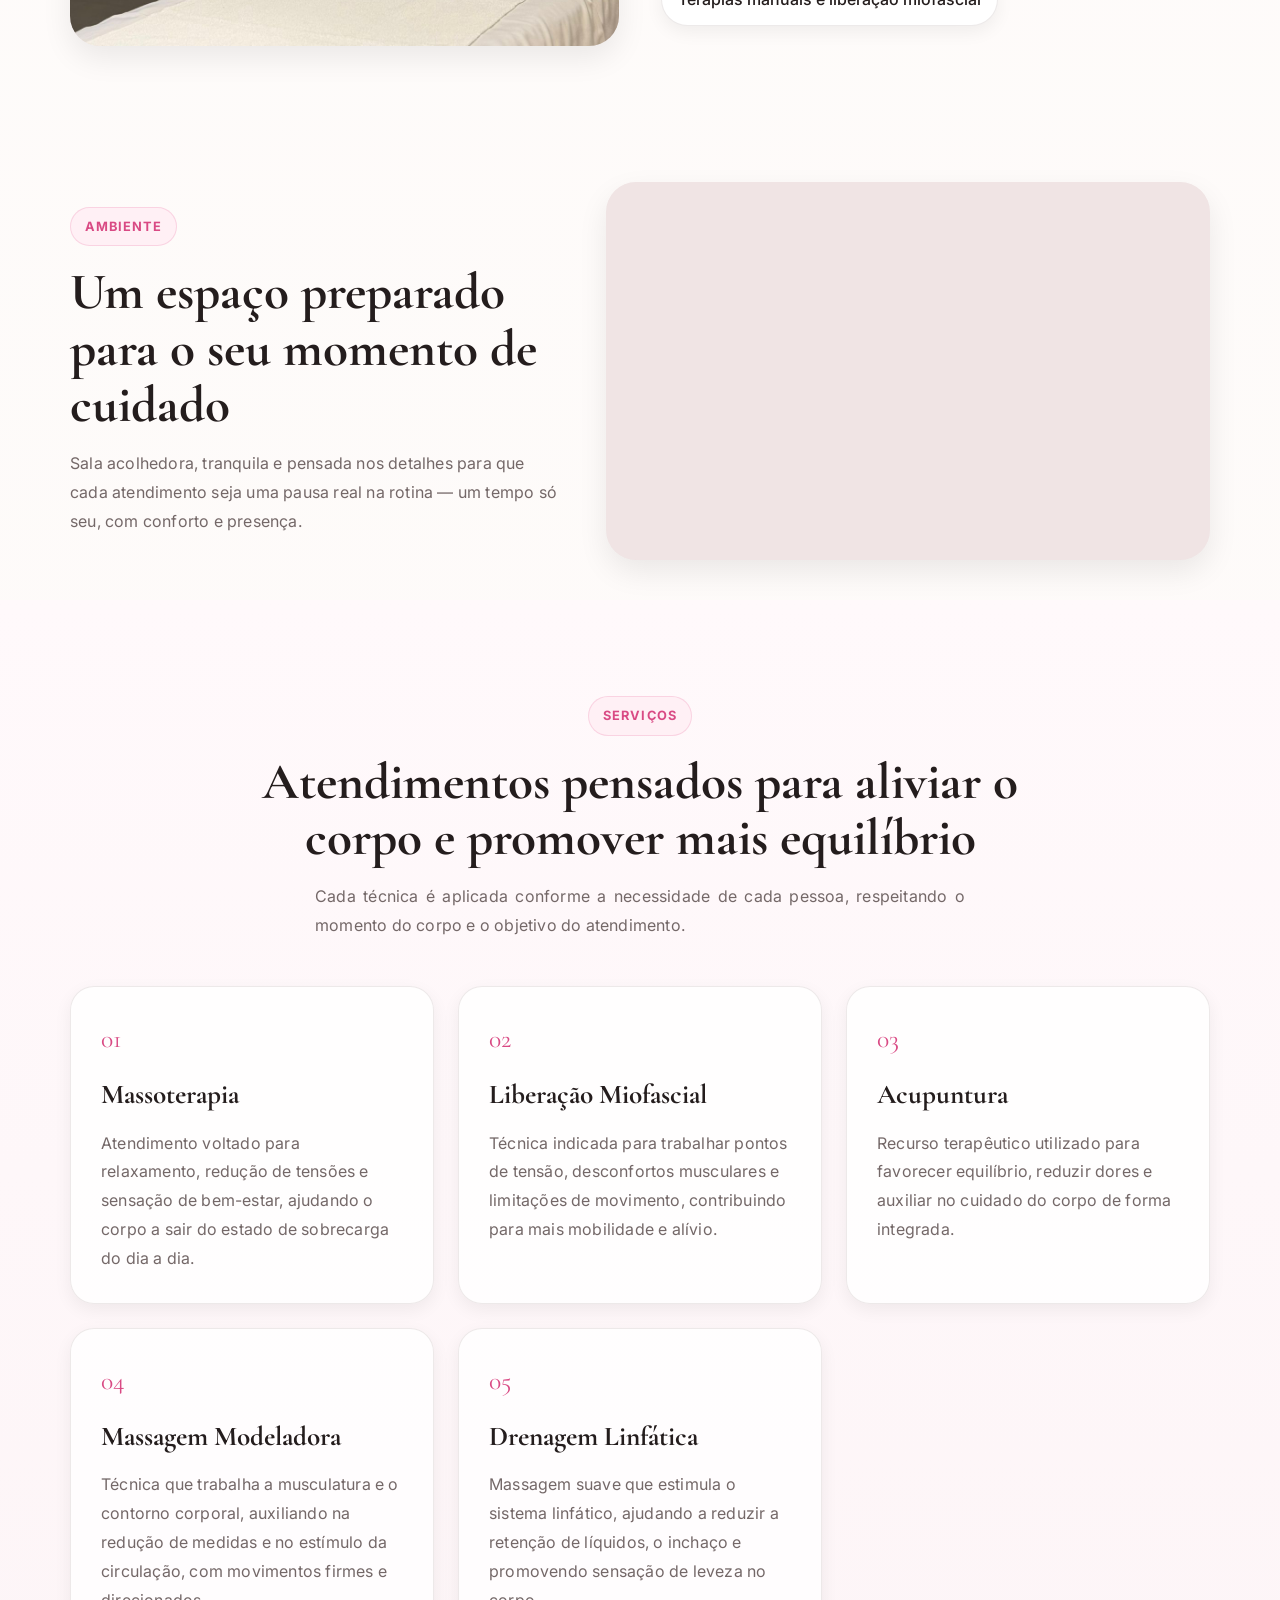
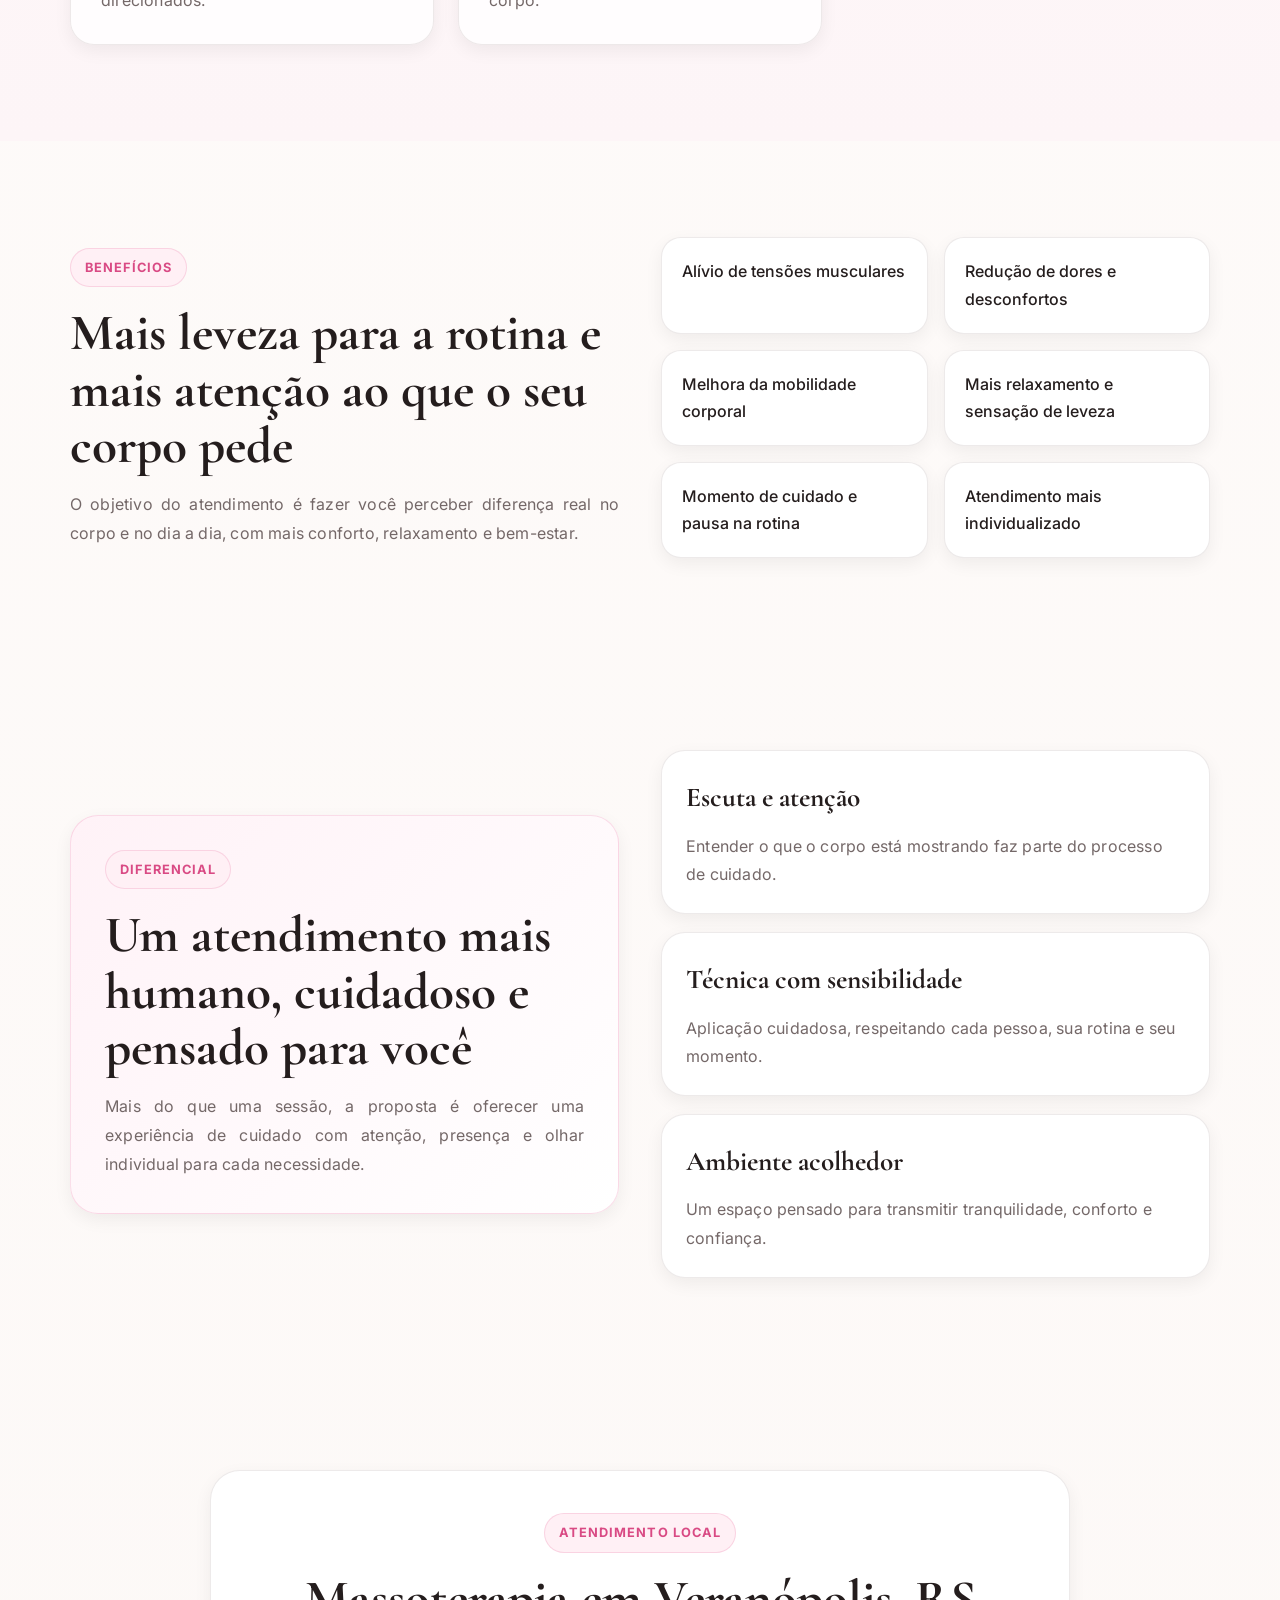
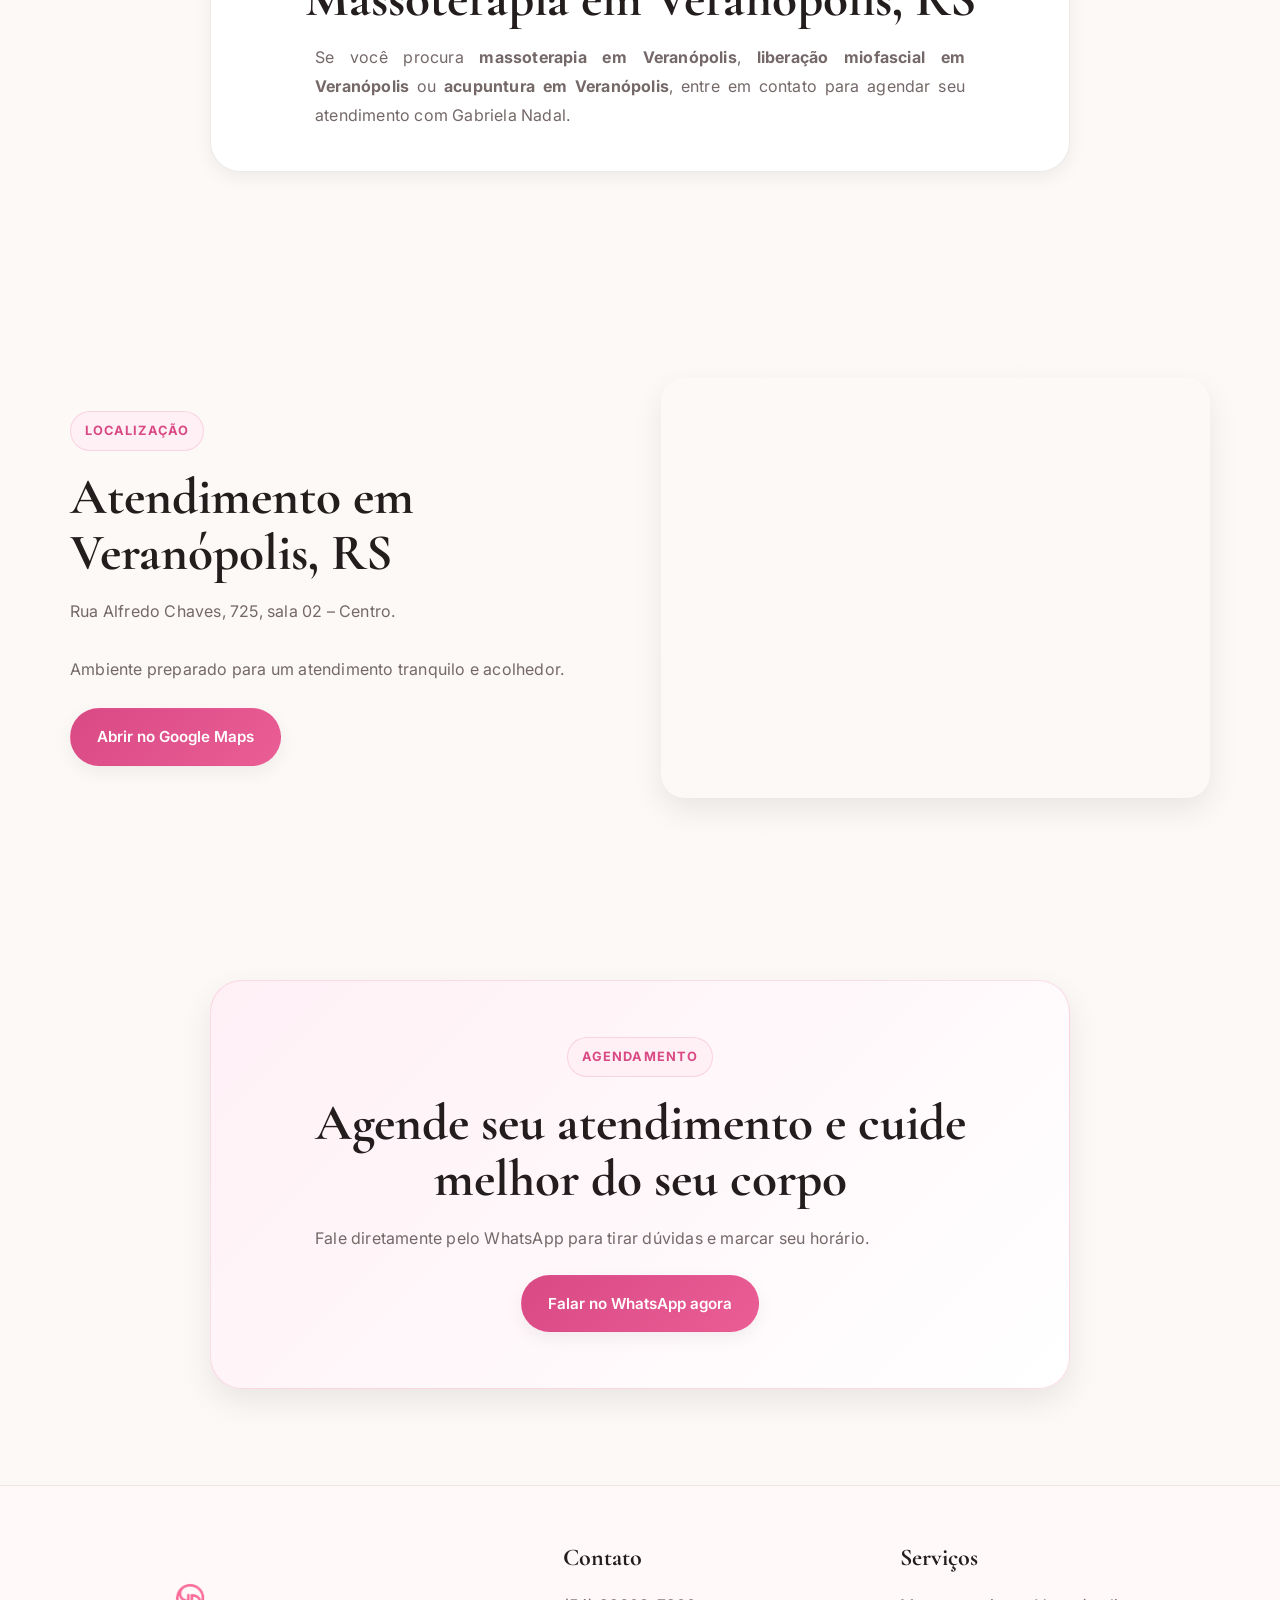
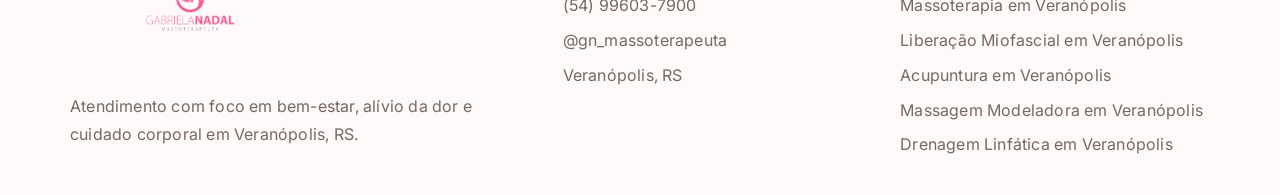
==== commit c26af15d: "Adiciona serviços e landing pages de modeladora e drenagem - Novos cards 04 (Massagem Modeladora) e " ====
--- a/index.html
+++ b/index.html
@@ -233,6 +233,24 @@
               de forma integrada.
             </p>
           </article>
+
+          <article class="service-card">
+            <div class="service-number">04</div>
+            <h3>Massagem Modeladora</h3>
+            <p>
+              Técnica que trabalha a musculatura e o contorno corporal, auxiliando na redução de medidas
+              e no estímulo da circulação, com movimentos firmes e direcionados.
+            </p>
+          </article>
+
+          <article class="service-card">
+            <div class="service-number">05</div>
+            <h3>Drenagem Linfática</h3>
+            <p>
+              Massagem suave que estimula o sistema linfático, ajudando a reduzir a retenção de líquidos,
+              o inchaço e promovendo sensação de leveza no corpo.
+            </p>
+          </article>
         </div>
       </div>
     </section>
@@ -361,6 +379,8 @@
         <p><a href="/massoterapia-veranopolis.html" class="footer-service-link">Massoterapia em Veranópolis</a></p>
         <p><a href="/liberacao-miofascial-veranopolis.html" class="footer-service-link">Liberação Miofascial em Veranópolis</a></p>
         <p><a href="/acupuntura-veranopolis.html" class="footer-service-link">Acupuntura em Veranópolis</a></p>
+        <p><a href="/massagem-modeladora-veranopolis.html" class="footer-service-link">Massagem Modeladora em Veranópolis</a></p>
+        <p><a href="/drenagem-linfatica-veranopolis.html" class="footer-service-link">Drenagem Linfática em Veranópolis</a></p>
       </div>
     </div>
   </footer>
